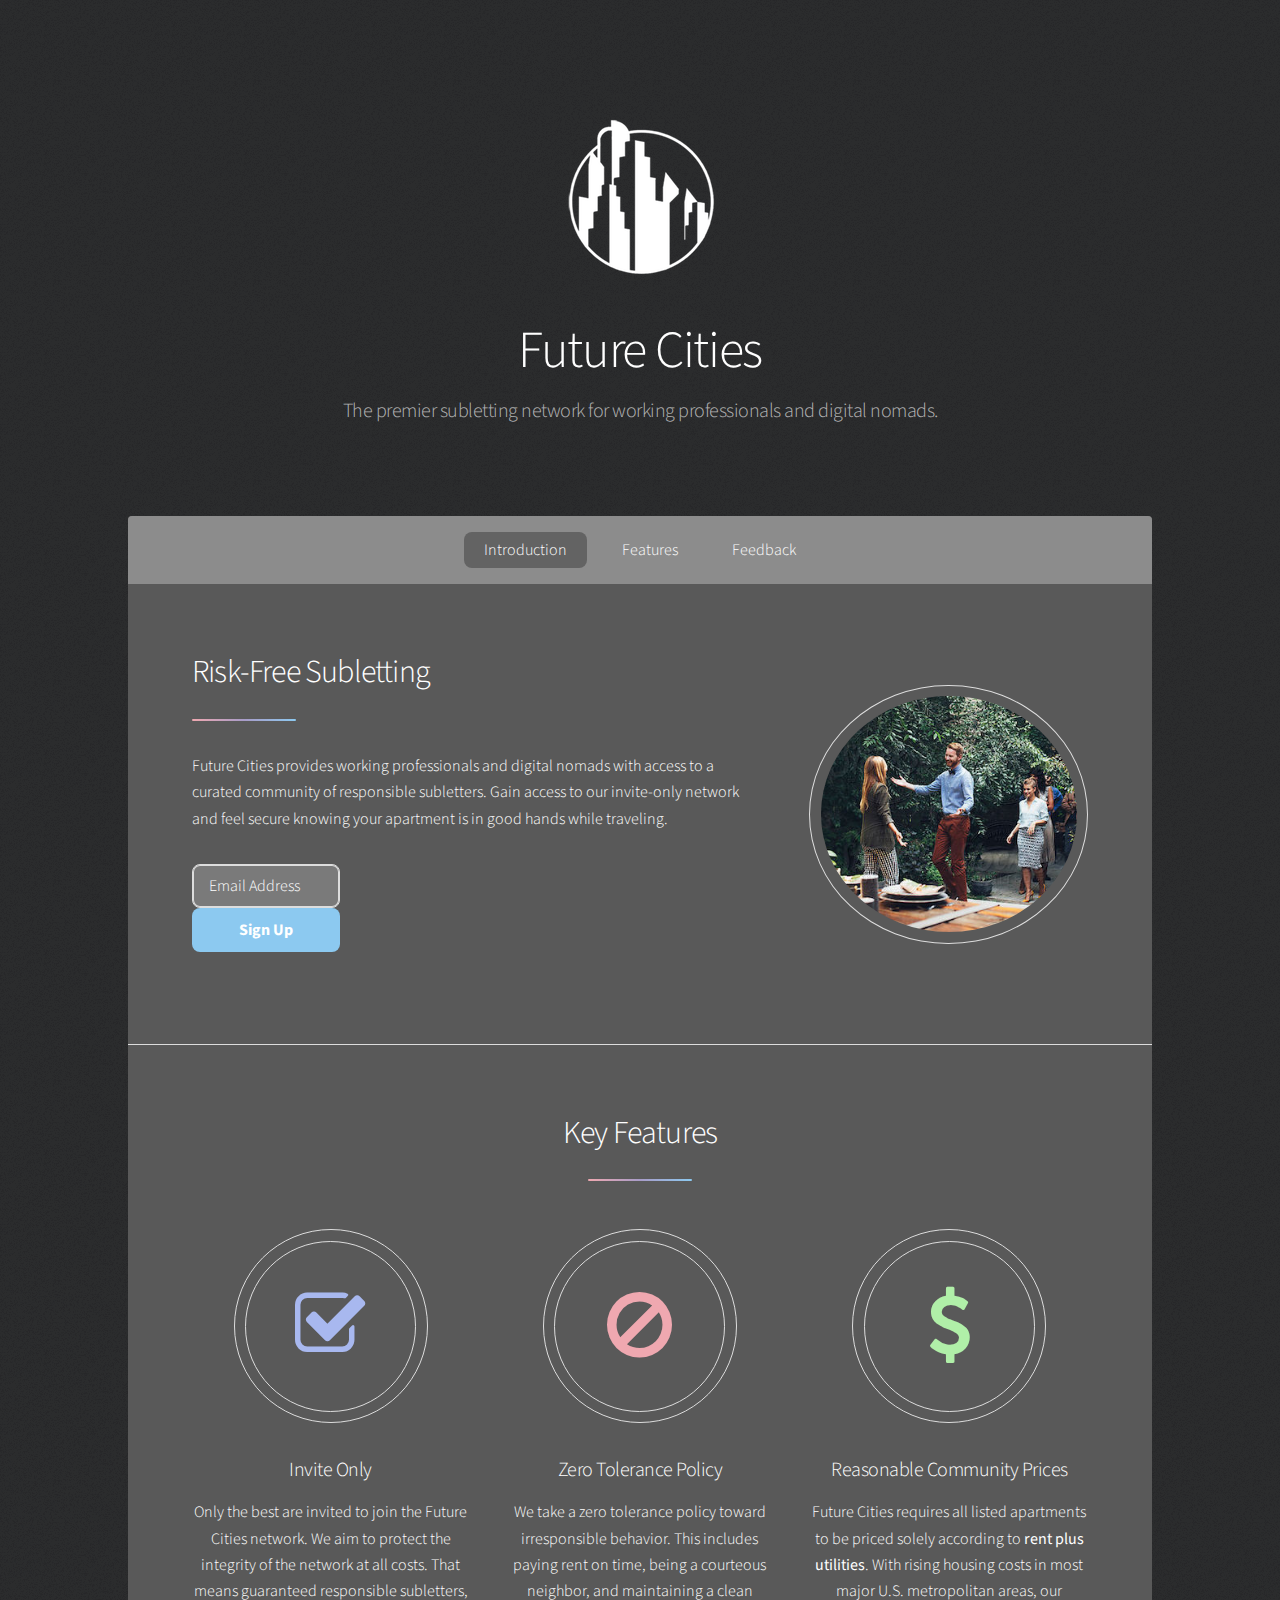
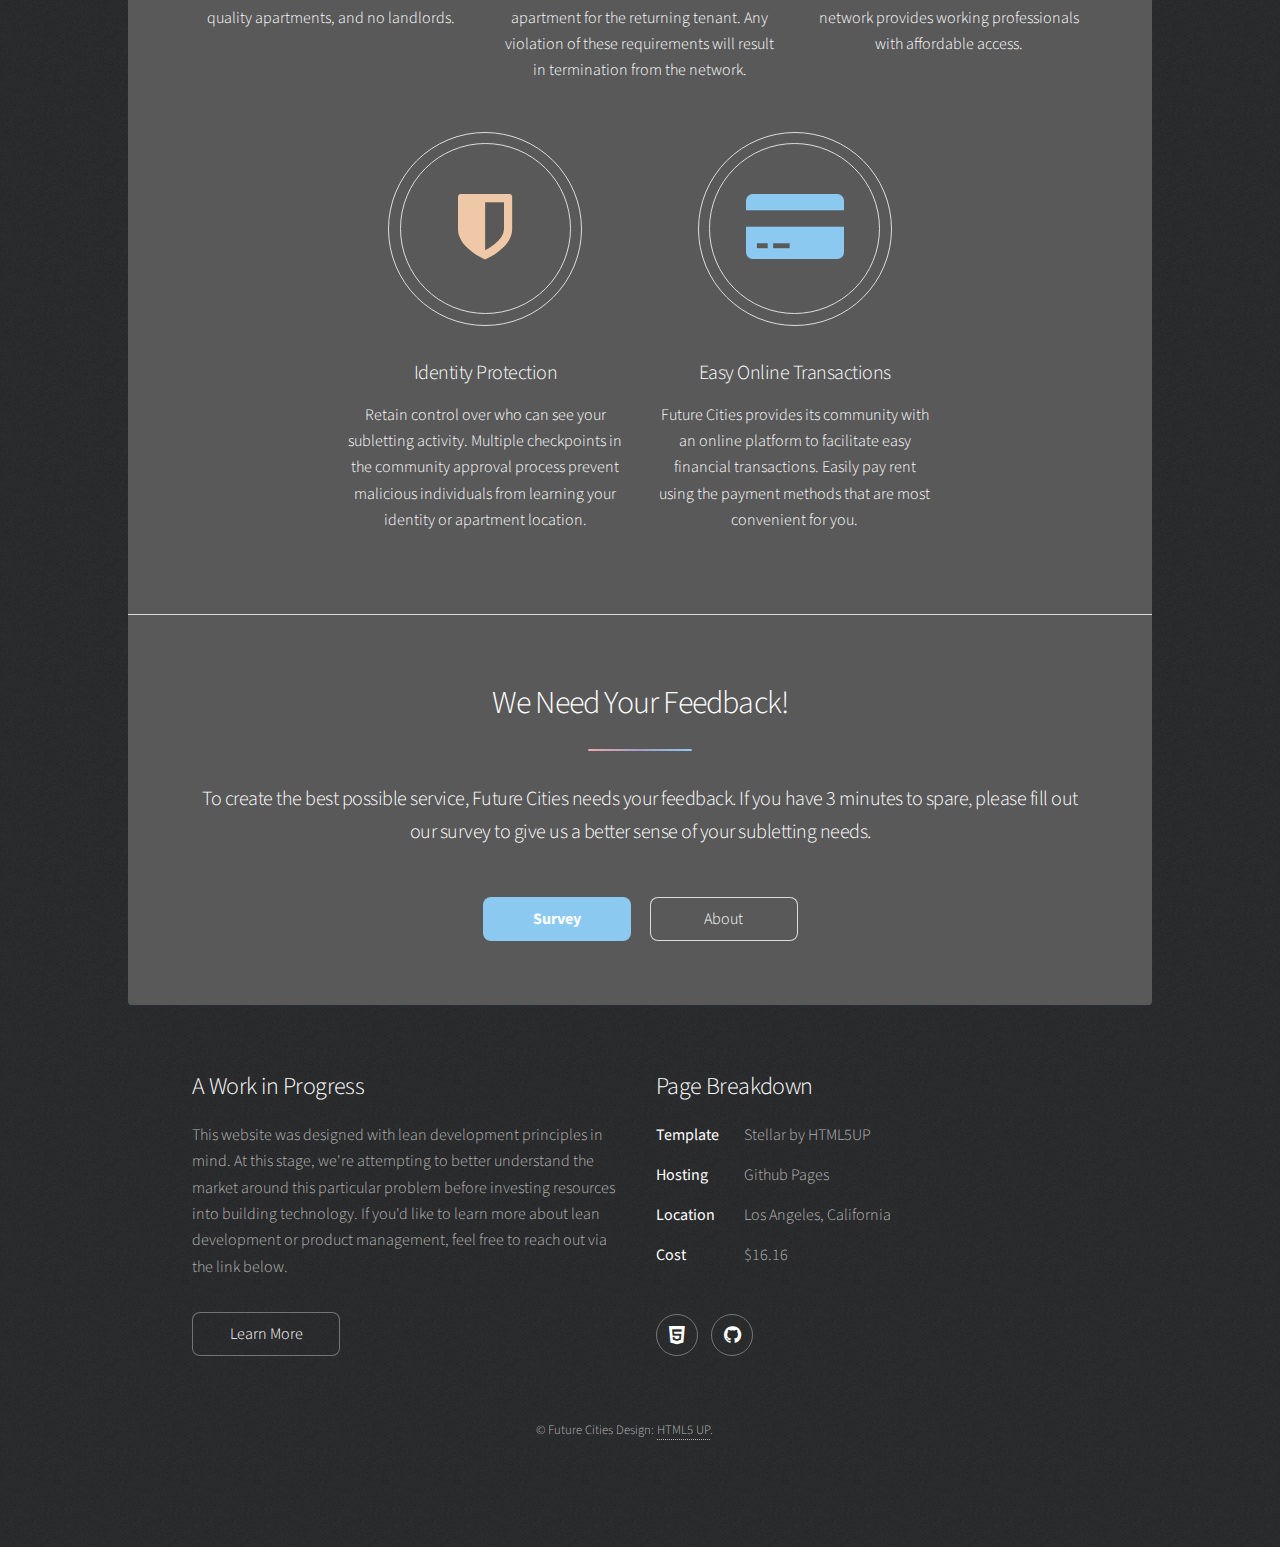
==== index.html @ 6d6c7a8c "asdasd" ====
<!DOCTYPE HTML>
<!--
	Stellar by HTML5 UP
	html5up.net | @ajlkn
	Free for personal and commercial use under the CCA 3.0 license (html5up.net/license)
-->
<html>
	<head>
		<title>Future Cities | The Premier Subletting Network</title>
		<meta charset="utf-8" />
		<link rel="shortcut icon" href="/favicon.ico" type="image/x-icon">
		<link rel="icon" href="/favicon-32x32.png" type="image/png" sizes="32x32">
		<link rel="icon" href="/favicon-16x16.png" type="image/png" sizes="16x16">
		<meta name="viewport" content="width=device-width, initial-scale=1" />
		<meta name="description" content="Future Cities is an invite-only subletting community faciliating amazing long-term housing experiences.">
		<!--[if lte IE 8]><script src="assets/js/ie/html5shiv.js"></script><![endif]-->
		<link rel="stylesheet" href="assets/css/main.css" />
		<!--[if lte IE 9]><link rel="stylesheet" href="assets/css/ie9.css" /><![endif]-->
		<!--[if lte IE 8]><link rel="stylesheet" href="assets/css/ie8.css" /><![endif]-->
		<script>
  			(function(i,s,o,g,r,a,m){i['GoogleAnalyticsObject']=r;i[r]=i[r]||function(){
  			(i[r].q=i[r].q||[]).push(arguments)},i[r].l=1*new Date();a=s.createElement(o),
  			m=s.getElementsByTagName(o)[0];a.async=1;a.src=g;m.parentNode.insertBefore(a,m)
  			})(window,document,'script','https://www.google-analytics.com/analytics.js','ga');
 			ga('create', 'UA-46843167-5', 'auto');
  			ga('send', 'pageview');
		</script>
	</head>
	<body>

		<!-- Wrapper -->
			<div id="wrapper">

				<!-- Header -->
					<header id="header" class="alt">
						<span class="logo"><img src="images/icon.png" alt="" /></span>
						<h1>Future Cities</h1>
						<p>The premier subletting network for working professionals and digital nomads.<br />
					</p>
					</header>

				<!-- Nav -->
					<nav id="nav">
						<ul>
							<li><a href="#intro" class="active">Introduction</a></li>
							<li><a href="#first">Features</a></li>
							<li><a href="#cta">Feedback</a></li>
						</ul>
					</nav>

				<!-- Main -->
					<div id="main">

						<!-- Introduction -->
							<section id="intro" class="main">
								<div class="spotlight">
									<div class="content">
										<header class="major">
											<h2>Risk-Free Subletting</h2>
										</header>
										<p>Future Cities provides working professionals and digital nomads with access to a curated community of responsible subletters. Gain access to our invite-only network and feel secure knowing your apartment is in good hands while traveling.  </p>

										
<!-- Begin MailChimp Signup Form -->
<link href="//cdn-images.mailchimp.com/embedcode/slim-10_7.css" rel="stylesheet" type="text/css">
<style type="text/css">
	#mc_embed_signup{ clear:left; font:14px Helvetica,Arial,sans-serif; }
	/* Add your own MailChimp form style overrides in your site stylesheet or in this style block.
	   We recommend moving this block and the preceding CSS link to the HEAD of your HTML file. */
</style>
<div id="mc_embed_signup">
<form action="//futurecities.us14.list-manage.com/subscribe/post?u=070ab68b1a071ec665e6a93b8&amp;id=23f7f0b25e" method="post" id="mc-embedded-subscribe-form" name="mc-embedded-subscribe-form" class="validate signup-form" target="_blank" novalidate>
    <div id="mc_embed_signup_scroll">
	
	<input type="email" value="" name="EMAIL" class="button" id="mce-EMAIL" placeholder="Email Address" required>
    <!-- real people should not fill this in and expect good things - do not remove this or risk form bot signups-->
    <div style="position: absolute; left: -5000px;" aria-hidden="true"><input type="text" name="b_070ab68b1a071ec665e6a93b8_23f7f0b25e" tabindex="-1" value=""></div>
    <div class="clear"><input type="submit" value="Sign Up" name="subscribe" id="mc-embedded-subscribe" class="special button"></div>
    </div>
</form>
</div>

<!--End mc_embed_signup-->

										<!--

										<form id="signup-form" method="post" action="#">
											<input type="email" name="email" class="button" id="email" placeholder="Email Address"/>
											<input type="submit" class="button special" value="Sign Up" />
											<div style="position: absolute; left: -5000px;"><input type="text" name="xxxxx" value=""></div>
										</form>


										-->
										<!--
										<ul class="actions active active-locked">
											<li><a href="#first" class="button">Learn More</a></li>
										-->
										</ul>
									</div>
									<span class="image"><img src="images/pic01.jpg" alt="" /></span>
								</div>
							</section>

						<!-- First Section -->
							<section id="first" class="main special">
								<header class="major">
									<h2>Key Features</h2>
								</header>
								<ul class="features">
									<li>
										<span class="icon major style1 fa-check-square-o"></span>
										<h3>Invite Only</h3>
										<p>Only the best are invited to join the Future Cities network. We aim to protect the integrity of the network at all costs. That means guaranteed responsible subletters, quality apartments, and no landlords.</p>
									</li>
									<li>
										<span class="icon major style2 fa-ban"></span>
										<h3>Zero Tolerance Policy</h3>
										<p>We take a zero tolerance policy toward irresponsible behavior. This includes paying rent on time, being a courteous neighbor, and maintaining a clean apartment for the returning tenant. Any violation of these requirements will result in termination from the network.</p>
									</li>
									<li>
										<span class="icon major style3 fa-dollar"></span>
										<h3>Reasonable Community Prices</h3>
										<p>Future Cities requires all listed apartments to be priced solely according to <b>rent plus utilities</b>. With rising housing costs in most major U.S. metropolitan areas, our network provides working professionals with affordable access.</p>
				
									</li>
									<li>
										<span class="icon major style4 fa-shield"></span>
										<h3>Identity Protection</h3>
										<p>Retain control over who can see your subletting activity. Multiple checkpoints in the community approval process prevent malicious individuals from learning your identity or apartment location.</p>
									</li>
									<li>
										<span class="icon major style5 fa-credit-card-alt"></span>
										<h3>Easy Online Transactions</h3>
										<p>Future Cities provides its community with an online platform to facilitate easy financial transactions. Easily pay rent using the payment methods that are most convenient for you.</p>
									</li>
								</ul>
								<footer class="major">
								<!--
									<ul class="actions">
										<li><a href="generic.html" class="button">Learn More</a></li>
									</ul>
									!-->
								</footer>
							</section>

						

						<!-- Get Started -->
							<section id="cta" class="main special">
								<header class="major">
									<h2>We Need Your Feedback!</h2>
									<p>To create the best possible service, Future Cities needs your feedback. If you have 3 minutes to spare, please fill out our survey to give us a better sense of your subletting needs.</p>
								</header>
								<footer class="major">
									<ul class="actions">
										<li><a class="button special typeform-share button" href="https://gofuturecities.typeform.com/to/c02Xb1" data-mode="2" target="_blank">Survey</a>
<script>(function(){var qs,js,q,s,d=document,gi=d.getElementById,ce=d.createElement,gt=d.getElementsByTagName,id='typef_orm',b='https://s3-eu-west-1.amazonaws.com/share.typeform.com/';if(!gi.call(d,id)){js=ce.call(d,'script');js.id=id;js.src=b+'share.js';q=gt.call(d,'script')[0];q.parentNode.insertBefore(js,q)}id=id+'_';if(!gi.call(d,id)){qs=ce.call(d,'link');qs.rel='stylesheet';qs.id=id;qs.href=b+'main.css';s=gt.call(d,'head')[0];s.appendChild(qs,s)}})()</script>
</a></li>
										<li><a href="about.html" class="button">About</a></li>
									</ul>
								</footer>
							</section>

					</div>

				<!-- Footer -->
					<footer id="footer">
						<section>
							<h2>A Work in Progress</h2>
							<p>This website was designed with lean development principles in mind. At this stage, we're attempting to better understand the market around this particular problem before investing resources into building technology. If you'd like to learn more about lean development or product management, feel free to reach out via the link below.</p>
							<ul class="actions">
								<li><a href="http://www.linkedin.com/in/dalibran" class="button">Learn More</a></li>
							</ul>
						</section>
						<section>
							<h2>Page Breakdown</h2>
							<dl class="alt">
							<dt>Template</dt>
								<dd>Stellar by HTML5UP</dd>
							<dt>Hosting</dt>
								<dd>Github Pages</dd>
							<dt>Location</dt>
								<dd>Los Angeles, California</dd>
							<dt>Cost</dt>
								<dd>$16.16</dd>
							</dl>
							<ul class="icons">
								<li><a href="https://www.html5up.net" class="icon fa-html5 alt"><span class="label">HTML5UP</span></a></li>
								<li><a href="https://pages.github.com/" class="icon fa-github alt"><span class="label">Github Pages</span></a></li>
							</ul>
						</section>
						<p class="copyright">&copy; Future Cities Design: <a href="https://html5up.net">HTML5 UP</a>.</p>
					</footer>

			</div>

		<!-- Scripts -->
			<script src="assets/js/jquery.min.js"></script>
			<script src="assets/js/jquery.scrollex.min.js"></script>
			<script src="assets/js/jquery.scrolly.min.js"></script>
			<script src="assets/js/skel.min.js"></script>
			<script src="assets/js/util.js"></script>
			<!--[if lte IE 8]><script src="assets/js/ie/respond.min.js"></script><![endif]-->
			<script src="assets/js/main.js"></script>

			<!-- Go to www.addthis.com/dashboard to customize your tools --> 
			<script type="text/javascript" src="//s7.addthis.com/js/300/addthis_widget.js#pubid=ra-580d4ce726ad2038"></script> 
	</body>
</html>
---- assets/css/main.css ----
@import url(font-awesome.min.css);
@import "https://fonts.googleapis.com/css?family=Source+Sans+Pro:300,400";

/*
	Stellar by HTML5 UP
	html5up.net | @ajlkn
	Free for personal and commercial use under the CCA 3.0 license (html5up.net/license)
*/

/* Reset */

	html, body, div, span, applet, object, iframe, h1, h2, h3, h4, h5, h6, p, blockquote, pre, a, abbr, acronym, address, big, cite, code, del, dfn, em, img, ins, kbd, q, s, samp, small, strike, strong, sub, sup, tt, var, b, u, i, center, dl, dt, dd, ol, ul, li, fieldset, form, label, legend, table, caption, tbody, tfoot, thead, tr, th, td, article, aside, canvas, details, embed, figure, figcaption, footer, header, hgroup, menu, nav, output, ruby, section, summary, time, mark, audio, video {
		margin: 0;
		padding: 0;
		border: 0;
		font-size: 100%;
		font: inherit;
		vertical-align: baseline;
	}

	article, aside, details, figcaption, figure, footer, header, hgroup, menu, nav, section {
		display: block;
	}

	body {
		line-height: 1;
	}

	ol, ul {
		list-style: none;
	}

	blockquote, q {
		quotes: none;
	}

	blockquote:before, blockquote:after, q:before, q:after {
		content: '';
		content: none;
	}

	table {
		border-collapse: collapse;
		border-spacing: 0;
	}

	body {
		-webkit-text-size-adjust: none;
	}

/* Box Model */

	*, *:before, *:after {
		-moz-box-sizing: border-box;
		-webkit-box-sizing: border-box;
		box-sizing: border-box;
	}

/* Grid */

	.row {
		border-bottom: solid 1px transparent;
		-moz-box-sizing: border-box;
		-webkit-box-sizing: border-box;
		box-sizing: border-box;
	}

	.row > * {
		float: left;
		-moz-box-sizing: border-box;
		-webkit-box-sizing: border-box;
		box-sizing: border-box;
	}

	.row:after, .row:before {
		content: '';
		display: block;
		clear: both;
		height: 0;
	}

	.row.uniform > * > :first-child {
		margin-top: 0;
	}

	.row.uniform > * > :last-child {
		margin-bottom: 0;
	}

	.row.\30 \25 > * {
		padding: 0 0 0 0em;
	}

	.row.\30 \25 {
		margin: 0 0 -1px 0em;
	}

	.row.uniform.\30 \25 > * {
		padding: 0em 0 0 0em;
	}

	.row.uniform.\30 \25 {
		margin: 0em 0 -1px 0em;
	}

	.row > * {
		padding: 0 0 0 1.5em;
	}

	.row {
		margin: 0 0 -1px -1.5em;
	}

	.row.uniform > * {
		padding: 1.5em 0 0 1.5em;
	}

	.row.uniform {
		margin: -1.5em 0 -1px -1.5em;
	}

	.row.\32 00\25 > * {
		padding: 0 0 0 3em;
	}

	.row.\32 00\25 {
		margin: 0 0 -1px -3em;
	}

	.row.uniform.\32 00\25 > * {
		padding: 3em 0 0 3em;
	}

	.row.uniform.\32 00\25 {
		margin: -3em 0 -1px -3em;
	}

	.row.\31 50\25 > * {
		padding: 0 0 0 2.25em;
	}

	.row.\31 50\25 {
		margin: 0 0 -1px -2.25em;
	}

	.row.uniform.\31 50\25 > * {
		padding: 2.25em 0 0 2.25em;
	}

	.row.uniform.\31 50\25 {
		margin: -2.25em 0 -1px -2.25em;
	}

	.row.\35 0\25 > * {
		padding: 0 0 0 0.75em;
	}

	.row.\35 0\25 {
		margin: 0 0 -1px -0.75em;
	}

	.row.uniform.\35 0\25 > * {
		padding: 0.75em 0 0 0.75em;
	}

	.row.uniform.\35 0\25 {
		margin: -0.75em 0 -1px -0.75em;
	}

	.row.\32 5\25 > * {
		padding: 0 0 0 0.375em;
	}

	.row.\32 5\25 {
		margin: 0 0 -1px -0.375em;
	}

	.row.uniform.\32 5\25 > * {
		padding: 0.375em 0 0 0.375em;
	}

	.row.uniform.\32 5\25 {
		margin: -0.375em 0 -1px -0.375em;
	}

	.\31 2u, .\31 2u\24 {
		width: 100%;
		clear: none;
		margin-left: 0;
	}

	.\31 1u, .\31 1u\24 {
		width: 91.6666666667%;
		clear: none;
		margin-left: 0;
	}

	.\31 0u, .\31 0u\24 {
		width: 83.3333333333%;
		clear: none;
		margin-left: 0;
	}

	.\39 u, .\39 u\24 {
		width: 75%;
		clear: none;
		margin-left: 0;
	}

	.\38 u, .\38 u\24 {
		width: 66.6666666667%;
		clear: none;
		margin-left: 0;
	}

	.\37 u, .\37 u\24 {
		width: 58.3333333333%;
		clear: none;
		margin-left: 0;
	}

	.\36 u, .\36 u\24 {
		width: 50%;
		clear: none;
		margin-left: 0;
	}

	.\35 u, .\35 u\24 {
		width: 41.6666666667%;
		clear: none;
		margin-left: 0;
	}

	.\34 u, .\34 u\24 {
		width: 33.3333333333%;
		clear: none;
		margin-left: 0;
	}

	.\33 u, .\33 u\24 {
		width: 25%;
		clear: none;
		margin-left: 0;
	}

	.\32 u, .\32 u\24 {
		width: 16.6666666667%;
		clear: none;
		margin-left: 0;
	}

	.\31 u, .\31 u\24 {
		width: 8.3333333333%;
		clear: none;
		margin-left: 0;
	}

	.\31 2u\24 + *,
	.\31 1u\24 + *,
	.\31 0u\24 + *,
	.\39 u\24 + *,
	.\38 u\24 + *,
	.\37 u\24 + *,
	.\36 u\24 + *,
	.\35 u\24 + *,
	.\34 u\24 + *,
	.\33 u\24 + *,
	.\32 u\24 + *,
	.\31 u\24 + * {
		clear: left;
	}

	.\-11u {
		margin-left: 91.66667%;
	}

	.\-10u {
		margin-left: 83.33333%;
	}

	.\-9u {
		margin-left: 75%;
	}

	.\-8u {
		margin-left: 66.66667%;
	}

	.\-7u {
		margin-left: 58.33333%;
	}

	.\-6u {
		margin-left: 50%;
	}

	.\-5u {
		margin-left: 41.66667%;
	}

	.\-4u {
		margin-left: 33.33333%;
	}

	.\-3u {
		margin-left: 25%;
	}

	.\-2u {
		margin-left: 16.66667%;
	}

	.\-1u {
		margin-left: 8.33333%;
	}

	@media screen and (max-width: 1680px) {

		.row > * {
			padding: 0 0 0 1.5em;
		}

		.row {
			margin: 0 0 -1px -1.5em;
		}

		.row.uniform > * {
			padding: 1.5em 0 0 1.5em;
		}

		.row.uniform {
			margin: -1.5em 0 -1px -1.5em;
		}

		.row.\32 00\25 > * {
			padding: 0 0 0 3em;
		}

		.row.\32 00\25 {
			margin: 0 0 -1px -3em;
		}

		.row.uniform.\32 00\25 > * {
			padding: 3em 0 0 3em;
		}

		.row.uniform.\32 00\25 {
			margin: -3em 0 -1px -3em;
		}

		.row.\31 50\25 > * {
			padding: 0 0 0 2.25em;
		}

		.row.\31 50\25 {
			margin: 0 0 -1px -2.25em;
		}

		.row.uniform.\31 50\25 > * {
			padding: 2.25em 0 0 2.25em;
		}

		.row.uniform.\31 50\25 {
			margin: -2.25em 0 -1px -2.25em;
		}

		.row.\35 0\25 > * {
			padding: 0 0 0 0.75em;
		}

		.row.\35 0\25 {
			margin: 0 0 -1px -0.75em;
		}

		.row.uniform.\35 0\25 > * {
			padding: 0.75em 0 0 0.75em;
		}

		.row.uniform.\35 0\25 {
			margin: -0.75em 0 -1px -0.75em;
		}

		.row.\32 5\25 > * {
			padding: 0 0 0 0.375em;
		}

		.row.\32 5\25 {
			margin: 0 0 -1px -0.375em;
		}

		.row.uniform.\32 5\25 > * {
			padding: 0.375em 0 0 0.375em;
		}

		.row.uniform.\32 5\25 {
			margin: -0.375em 0 -1px -0.375em;
		}

		.\31 2u\28xlarge\29, .\31 2u\24\28xlarge\29 {
			width: 100%;
			clear: none;
			margin-left: 0;
		}

		.\31 1u\28xlarge\29, .\31 1u\24\28xlarge\29 {
			width: 91.6666666667%;
			clear: none;
			margin-left: 0;
		}

		.\31 0u\28xlarge\29, .\31 0u\24\28xlarge\29 {
			width: 83.3333333333%;
			clear: none;
			margin-left: 0;
		}

		.\39 u\28xlarge\29, .\39 u\24\28xlarge\29 {
			width: 75%;
			clear: none;
			margin-left: 0;
		}

		.\38 u\28xlarge\29, .\38 u\24\28xlarge\29 {
			width: 66.6666666667%;
			clear: none;
			margin-left: 0;
		}

		.\37 u\28xlarge\29, .\37 u\24\28xlarge\29 {
			width: 58.3333333333%;
			clear: none;
			margin-left: 0;
		}

		.\36 u\28xlarge\29, .\36 u\24\28xlarge\29 {
			width: 50%;
			clear: none;
			margin-left: 0;
		}

		.\35 u\28xlarge\29, .\35 u\24\28xlarge\29 {
			width: 41.6666666667%;
			clear: none;
			margin-left: 0;
		}

		.\34 u\28xlarge\29, .\34 u\24\28xlarge\29 {
			width: 33.3333333333%;
			clear: none;
			margin-left: 0;
		}

		.\33 u\28xlarge\29, .\33 u\24\28xlarge\29 {
			width: 25%;
			clear: none;
			margin-left: 0;
		}

		.\32 u\28xlarge\29, .\32 u\24\28xlarge\29 {
			width: 16.6666666667%;
			clear: none;
			margin-left: 0;
		}

		.\31 u\28xlarge\29, .\31 u\24\28xlarge\29 {
			width: 8.3333333333%;
			clear: none;
			margin-left: 0;
		}

		.\31 2u\24\28xlarge\29 + *,
		.\31 1u\24\28xlarge\29 + *,
		.\31 0u\24\28xlarge\29 + *,
		.\39 u\24\28xlarge\29 + *,
		.\38 u\24\28xlarge\29 + *,
		.\37 u\24\28xlarge\29 + *,
		.\36 u\24\28xlarge\29 + *,
		.\35 u\24\28xlarge\29 + *,
		.\34 u\24\28xlarge\29 + *,
		.\33 u\24\28xlarge\29 + *,
		.\32 u\24\28xlarge\29 + *,
		.\31 u\24\28xlarge\29 + * {
			clear: left;
		}

		.\-11u\28xlarge\29 {
			margin-left: 91.66667%;
		}

		.\-10u\28xlarge\29 {
			margin-left: 83.33333%;
		}

		.\-9u\28xlarge\29 {
			margin-left: 75%;
		}

		.\-8u\28xlarge\29 {
			margin-left: 66.66667%;
		}

		.\-7u\28xlarge\29 {
			margin-left: 58.33333%;
		}

		.\-6u\28xlarge\29 {
			margin-left: 50%;
		}

		.\-5u\28xlarge\29 {
			margin-left: 41.66667%;
		}

		.\-4u\28xlarge\29 {
			margin-left: 33.33333%;
		}

		.\-3u\28xlarge\29 {
			margin-left: 25%;
		}

		.\-2u\28xlarge\29 {
			margin-left: 16.66667%;
		}

		.\-1u\28xlarge\29 {
			margin-left: 8.33333%;
		}

	}

	@media screen and (max-width: 1280px) {

		.row > * {
			padding: 0 0 0 1.5em;
		}

		.row {
			margin: 0 0 -1px -1.5em;
		}

		.row.uniform > * {
			padding: 1.5em 0 0 1.5em;
		}

		.row.uniform {
			margin: -1.5em 0 -1px -1.5em;
		}

		.row.\32 00\25 > * {
			padding: 0 0 0 3em;
		}

		.row.\32 00\25 {
			margin: 0 0 -1px -3em;
		}

		.row.uniform.\32 00\25 > * {
			padding: 3em 0 0 3em;
		}

		.row.uniform.\32 00\25 {
			margin: -3em 0 -1px -3em;
		}

		.row.\31 50\25 > * {
			padding: 0 0 0 2.25em;
		}

		.row.\31 50\25 {
			margin: 0 0 -1px -2.25em;
		}

		.row.uniform.\31 50\25 > * {
			padding: 2.25em 0 0 2.25em;
		}

		.row.uniform.\31 50\25 {
			margin: -2.25em 0 -1px -2.25em;
		}

		.row.\35 0\25 > * {
			padding: 0 0 0 0.75em;
		}

		.row.\35 0\25 {
			margin: 0 0 -1px -0.75em;
		}

		.row.uniform.\35 0\25 > * {
			padding: 0.75em 0 0 0.75em;
		}

		.row.uniform.\35 0\25 {
			margin: -0.75em 0 -1px -0.75em;
		}

		.row.\32 5\25 > * {
			padding: 0 0 0 0.375em;
		}

		.row.\32 5\25 {
			margin: 0 0 -1px -0.375em;
		}

		.row.uniform.\32 5\25 > * {
			padding: 0.375em 0 0 0.375em;
		}

		.row.uniform.\32 5\25 {
			margin: -0.375em 0 -1px -0.375em;
		}

		.\31 2u\28large\29, .\31 2u\24\28large\29 {
			width: 100%;
			clear: none;
			margin-left: 0;
		}

		.\31 1u\28large\29, .\31 1u\24\28large\29 {
			width: 91.6666666667%;
			clear: none;
			margin-left: 0;
		}

		.\31 0u\28large\29, .\31 0u\24\28large\29 {
			width: 83.3333333333%;
			clear: none;
			margin-left: 0;
		}

		.\39 u\28large\29, .\39 u\24\28large\29 {
			width: 75%;
			clear: none;
			margin-left: 0;
		}

		.\38 u\28large\29, .\38 u\24\28large\29 {
			width: 66.6666666667%;
			clear: none;
			margin-left: 0;
		}

		.\37 u\28large\29, .\37 u\24\28large\29 {
			width: 58.3333333333%;
			clear: none;
			margin-left: 0;
		}

		.\36 u\28large\29, .\36 u\24\28large\29 {
			width: 50%;
			clear: none;
			margin-left: 0;
		}

		.\35 u\28large\29, .\35 u\24\28large\29 {
			width: 41.6666666667%;
			clear: none;
			margin-left: 0;
		}

		.\34 u\28large\29, .\34 u\24\28large\29 {
			width: 33.3333333333%;
			clear: none;
			margin-left: 0;
		}

		.\33 u\28large\29, .\33 u\24\28large\29 {
			width: 25%;
			clear: none;
			margin-left: 0;
		}

		.\32 u\28large\29, .\32 u\24\28large\29 {
			width: 16.6666666667%;
			clear: none;
			margin-left: 0;
		}

		.\31 u\28large\29, .\31 u\24\28large\29 {
			width: 8.3333333333%;
			clear: none;
			margin-left: 0;
		}

		.\31 2u\24\28large\29 + *,
		.\31 1u\24\28large\29 + *,
		.\31 0u\24\28large\29 + *,
		.\39 u\24\28large\29 + *,
		.\38 u\24\28large\29 + *,
		.\37 u\24\28large\29 + *,
		.\36 u\24\28large\29 + *,
		.\35 u\24\28large\29 + *,
		.\34 u\24\28large\29 + *,
		.\33 u\24\28large\29 + *,
		.\32 u\24\28large\29 + *,
		.\31 u\24\28large\29 + * {
			clear: left;
		}

		.\-11u\28large\29 {
			margin-left: 91.66667%;
		}

		.\-10u\28large\29 {
			margin-left: 83.33333%;
		}

		.\-9u\28large\29 {
			margin-left: 75%;
		}

		.\-8u\28large\29 {
			margin-left: 66.66667%;
		}

		.\-7u\28large\29 {
			margin-left: 58.33333%;
		}

		.\-6u\28large\29 {
			margin-left: 50%;
		}

		.\-5u\28large\29 {
			margin-left: 41.66667%;
		}

		.\-4u\28large\29 {
			margin-left: 33.33333%;
		}

		.\-3u\28large\29 {
			margin-left: 25%;
		}

		.\-2u\28large\29 {
			margin-left: 16.66667%;
		}

		.\-1u\28large\29 {
			margin-left: 8.33333%;
		}

	}

	@media screen and (max-width: 980px) {

		.row > * {
			padding: 0 0 0 1.5em;
		}

		.row {
			margin: 0 0 -1px -1.5em;
		}

		.row.uniform > * {
			padding: 1.5em 0 0 1.5em;
		}

		.row.uniform {
			margin: -1.5em 0 -1px -1.5em;
		}

		.row.\32 00\25 > * {
			padding: 0 0 0 3em;
		}

		.row.\32 00\25 {
			margin: 0 0 -1px -3em;
		}

		.row.uniform.\32 00\25 > * {
			padding: 3em 0 0 3em;
		}

		.row.uniform.\32 00\25 {
			margin: -3em 0 -1px -3em;
		}

		.row.\31 50\25 > * {
			padding: 0 0 0 2.25em;
		}

		.row.\31 50\25 {
			margin: 0 0 -1px -2.25em;
		}

		.row.uniform.\31 50\25 > * {
			padding: 2.25em 0 0 2.25em;
		}

		.row.uniform.\31 50\25 {
			margin: -2.25em 0 -1px -2.25em;
		}

		.row.\35 0\25 > * {
			padding: 0 0 0 0.75em;
		}

		.row.\35 0\25 {
			margin: 0 0 -1px -0.75em;
		}

		.row.uniform.\35 0\25 > * {
			padding: 0.75em 0 0 0.75em;
		}

		.row.uniform.\35 0\25 {
			margin: -0.75em 0 -1px -0.75em;
		}

		.row.\32 5\25 > * {
			padding: 0 0 0 0.375em;
		}

		.row.\32 5\25 {
			margin: 0 0 -1px -0.375em;
		}

		.row.uniform.\32 5\25 > * {
			padding: 0.375em 0 0 0.375em;
		}

		.row.uniform.\32 5\25 {
			margin: -0.375em 0 -1px -0.375em;
		}

		.\31 2u\28medium\29, .\31 2u\24\28medium\29 {
			width: 100%;
			clear: none;
			margin-left: 0;
		}

		.\31 1u\28medium\29, .\31 1u\24\28medium\29 {
			width: 91.6666666667%;
			clear: none;
			margin-left: 0;
		}

		.\31 0u\28medium\29, .\31 0u\24\28medium\29 {
			width: 83.3333333333%;
			clear: none;
			margin-left: 0;
		}

		.\39 u\28medium\29, .\39 u\24\28medium\29 {
			width: 75%;
			clear: none;
			margin-left: 0;
		}

		.\38 u\28medium\29, .\38 u\24\28medium\29 {
			width: 66.6666666667%;
			clear: none;
			margin-left: 0;
		}

		.\37 u\28medium\29, .\37 u\24\28medium\29 {
			width: 58.3333333333%;
			clear: none;
			margin-left: 0;
		}

		.\36 u\28medium\29, .\36 u\24\28medium\29 {
			width: 50%;
			clear: none;
			margin-left: 0;
		}

		.\35 u\28medium\29, .\35 u\24\28medium\29 {
			width: 41.6666666667%;
			clear: none;
			margin-left: 0;
		}

		.\34 u\28medium\29, .\34 u\24\28medium\29 {
			width: 33.3333333333%;
			clear: none;
			margin-left: 0;
		}

		.\33 u\28medium\29, .\33 u\24\28medium\29 {
			width: 25%;
			clear: none;
			margin-left: 0;
		}

		.\32 u\28medium\29, .\32 u\24\28medium\29 {
			width: 16.6666666667%;
			clear: none;
			margin-left: 0;
		}

		.\31 u\28medium\29, .\31 u\24\28medium\29 {
			width: 8.3333333333%;
			clear: none;
			margin-left: 0;
		}

		.\31 2u\24\28medium\29 + *,
		.\31 1u\24\28medium\29 + *,
		.\31 0u\24\28medium\29 + *,
		.\39 u\24\28medium\29 + *,
		.\38 u\24\28medium\29 + *,
		.\37 u\24\28medium\29 + *,
		.\36 u\24\28medium\29 + *,
		.\35 u\24\28medium\29 + *,
		.\34 u\24\28medium\29 + *,
		.\33 u\24\28medium\29 + *,
		.\32 u\24\28medium\29 + *,
		.\31 u\24\28medium\29 + * {
			clear: left;
		}

		.\-11u\28medium\29 {
			margin-left: 91.66667%;
		}

		.\-10u\28medium\29 {
			margin-left: 83.33333%;
		}

		.\-9u\28medium\29 {
			margin-left: 75%;
		}

		.\-8u\28medium\29 {
			margin-left: 66.66667%;
		}

		.\-7u\28medium\29 {
			margin-left: 58.33333%;
		}

		.\-6u\28medium\29 {
			margin-left: 50%;
		}

		.\-5u\28medium\29 {
			margin-left: 41.66667%;
		}

		.\-4u\28medium\29 {
			margin-left: 33.33333%;
		}

		.\-3u\28medium\29 {
			margin-left: 25%;
		}

		.\-2u\28medium\29 {
			margin-left: 16.66667%;
		}

		.\-1u\28medium\29 {
			margin-left: 8.33333%;
		}

	}

	@media screen and (max-width: 736px) {

		.row > * {
			padding: 0 0 0 1em;
		}

		.row {
			margin: 0 0 -1px -1em;
		}

		.row.uniform > * {
			padding: 1em 0 0 1em;
		}

		.row.uniform {
			margin: -1em 0 -1px -1em;
		}

		.row.\32 00\25 > * {
			padding: 0 0 0 2em;
		}

		.row.\32 00\25 {
			margin: 0 0 -1px -2em;
		}

		.row.uniform.\32 00\25 > * {
			padding: 2em 0 0 2em;
		}

		.row.uniform.\32 00\25 {
			margin: -2em 0 -1px -2em;
		}

		.row.\31 50\25 > * {
			padding: 0 0 0 1.5em;
		}

		.row.\31 50\25 {
			margin: 0 0 -1px -1.5em;
		}

		.row.uniform.\31 50\25 > * {
			padding: 1.5em 0 0 1.5em;
		}

		.row.uniform.\31 50\25 {
			margin: -1.5em 0 -1px -1.5em;
		}

		.row.\35 0\25 > * {
			padding: 0 0 0 0.5em;
		}

		.row.\35 0\25 {
			margin: 0 0 -1px -0.5em;
		}

		.row.uniform.\35 0\25 > * {
			padding: 0.5em 0 0 0.5em;
		}

		.row.uniform.\35 0\25 {
			margin: -0.5em 0 -1px -0.5em;
		}

		.row.\32 5\25 > * {
			padding: 0 0 0 0.25em;
		}

		.row.\32 5\25 {
			margin: 0 0 -1px -0.25em;
		}

		.row.uniform.\32 5\25 > * {
			padding: 0.25em 0 0 0.25em;
		}

		.row.uniform.\32 5\25 {
			margin: -0.25em 0 -1px -0.25em;
		}

		.\31 2u\28small\29, .\31 2u\24\28small\29 {
			width: 100%;
			clear: none;
			margin-left: 0;
		}

		.\31 1u\28small\29, .\31 1u\24\28small\29 {
			width: 91.6666666667%;
			clear: none;
			margin-left: 0;
		}

		.\31 0u\28small\29, .\31 0u\24\28small\29 {
			width: 83.3333333333%;
			clear: none;
			margin-left: 0;
		}

		.\39 u\28small\29, .\39 u\24\28small\29 {
			width: 75%;
			clear: none;
			margin-left: 0;
		}

		.\38 u\28small\29, .\38 u\24\28small\29 {
			width: 66.6666666667%;
			clear: none;
			margin-left: 0;
		}

		.\37 u\28small\29, .\37 u\24\28small\29 {
			width: 58.3333333333%;
			clear: none;
			margin-left: 0;
		}

		.\36 u\28small\29, .\36 u\24\28small\29 {
			width: 50%;
			clear: none;
			margin-left: 0;
		}

		.\35 u\28small\29, .\35 u\24\28small\29 {
			width: 41.6666666667%;
			clear: none;
			margin-left: 0;
		}

		.\34 u\28small\29, .\34 u\24\28small\29 {
			width: 33.3333333333%;
			clear: none;
			margin-left: 0;
		}

		.\33 u\28small\29, .\33 u\24\28small\29 {
			width: 25%;
			clear: none;
			margin-left: 0;
		}

		.\32 u\28small\29, .\32 u\24\28small\29 {
			width: 16.6666666667%;
			clear: none;
			margin-left: 0;
		}

		.\31 u\28small\29, .\31 u\24\28small\29 {
			width: 8.3333333333%;
			clear: none;
			margin-left: 0;
		}

		.\31 2u\24\28small\29 + *,
		.\31 1u\24\28small\29 + *,
		.\31 0u\24\28small\29 + *,
		.\39 u\24\28small\29 + *,
		.\38 u\24\28small\29 + *,
		.\37 u\24\28small\29 + *,
		.\36 u\24\28small\29 + *,
		.\35 u\24\28small\29 + *,
		.\34 u\24\28small\29 + *,
		.\33 u\24\28small\29 + *,
		.\32 u\24\28small\29 + *,
		.\31 u\24\28small\29 + * {
			clear: left;
		}

		.\-11u\28small\29 {
			margin-left: 91.66667%;
		}

		.\-10u\28small\29 {
			margin-left: 83.33333%;
		}

		.\-9u\28small\29 {
			margin-left: 75%;
		}

		.\-8u\28small\29 {
			margin-left: 66.66667%;
		}

		.\-7u\28small\29 {
			margin-left: 58.33333%;
		}

		.\-6u\28small\29 {
			margin-left: 50%;
		}

		.\-5u\28small\29 {
			margin-left: 41.66667%;
		}

		.\-4u\28small\29 {
			margin-left: 33.33333%;
		}

		.\-3u\28small\29 {
			margin-left: 25%;
		}

		.\-2u\28small\29 {
			margin-left: 16.66667%;
		}

		.\-1u\28small\29 {
			margin-left: 8.33333%;
		}

	}

	@media screen and (max-width: 480px) {

		.row > * {
			padding: 0 0 0 1em;
		}

		.row {
			margin: 0 0 -1px -1em;
		}

		.row.uniform > * {
			padding: 1em 0 0 1em;
		}

		.row.uniform {
			margin: -1em 0 -1px -1em;
		}

		.row.\32 00\25 > * {
			padding: 0 0 0 2em;
		}

		.row.\32 00\25 {
			margin: 0 0 -1px -2em;
		}

		.row.uniform.\32 00\25 > * {
			padding: 2em 0 0 2em;
		}

		.row.uniform.\32 00\25 {
			margin: -2em 0 -1px -2em;
		}

		.row.\31 50\25 > * {
			padding: 0 0 0 1.5em;
		}

		.row.\31 50\25 {
			margin: 0 0 -1px -1.5em;
		}

		.row.uniform.\31 50\25 > * {
			padding: 1.5em 0 0 1.5em;
		}

		.row.uniform.\31 50\25 {
			margin: -1.5em 0 -1px -1.5em;
		}

		.row.\35 0\25 > * {
			padding: 0 0 0 0.5em;
		}

		.row.\35 0\25 {
			margin: 0 0 -1px -0.5em;
		}

		.row.uniform.\35 0\25 > * {
			padding: 0.5em 0 0 0.5em;
		}

		.row.uniform.\35 0\25 {
			margin: -0.5em 0 -1px -0.5em;
		}

		.row.\32 5\25 > * {
			padding: 0 0 0 0.25em;
		}

		.row.\32 5\25 {
			margin: 0 0 -1px -0.25em;
		}

		.row.uniform.\32 5\25 > * {
			padding: 0.25em 0 0 0.25em;
		}

		.row.uniform.\32 5\25 {
			margin: -0.25em 0 -1px -0.25em;
		}

		.\31 2u\28xsmall\29, .\31 2u\24\28xsmall\29 {
			width: 100%;
			clear: none;
			margin-left: 0;
		}

		.\31 1u\28xsmall\29, .\31 1u\24\28xsmall\29 {
			width: 91.6666666667%;
			clear: none;
			margin-left: 0;
		}

		.\31 0u\28xsmall\29, .\31 0u\24\28xsmall\29 {
			width: 83.3333333333%;
			clear: none;
			margin-left: 0;
		}

		.\39 u\28xsmall\29, .\39 u\24\28xsmall\29 {
			width: 75%;
			clear: none;
			margin-left: 0;
		}

		.\38 u\28xsmall\29, .\38 u\24\28xsmall\29 {
			width: 66.6666666667%;
			clear: none;
			margin-left: 0;
		}

		.\37 u\28xsmall\29, .\37 u\24\28xsmall\29 {
			width: 58.3333333333%;
			clear: none;
			margin-left: 0;
		}

		.\36 u\28xsmall\29, .\36 u\24\28xsmall\29 {
			width: 50%;
			clear: none;
			margin-left: 0;
		}

		.\35 u\28xsmall\29, .\35 u\24\28xsmall\29 {
			width: 41.6666666667%;
			clear: none;
			margin-left: 0;
		}

		.\34 u\28xsmall\29, .\34 u\24\28xsmall\29 {
			width: 33.3333333333%;
			clear: none;
			margin-left: 0;
		}

		.\33 u\28xsmall\29, .\33 u\24\28xsmall\29 {
			width: 25%;
			clear: none;
			margin-left: 0;
		}

		.\32 u\28xsmall\29, .\32 u\24\28xsmall\29 {
			width: 16.6666666667%;
			clear: none;
			margin-left: 0;
		}

		.\31 u\28xsmall\29, .\31 u\24\28xsmall\29 {
			width: 8.3333333333%;
			clear: none;
			margin-left: 0;
		}

		.\31 2u\24\28xsmall\29 + *,
		.\31 1u\24\28xsmall\29 + *,
		.\31 0u\24\28xsmall\29 + *,
		.\39 u\24\28xsmall\29 + *,
		.\38 u\24\28xsmall\29 + *,
		.\37 u\24\28xsmall\29 + *,
		.\36 u\24\28xsmall\29 + *,
		.\35 u\24\28xsmall\29 + *,
		.\34 u\24\28xsmall\29 + *,
		.\33 u\24\28xsmall\29 + *,
		.\32 u\24\28xsmall\29 + *,
		.\31 u\24\28xsmall\29 + * {
			clear: left;
		}

		.\-11u\28xsmall\29 {
			margin-left: 91.66667%;
		}

		.\-10u\28xsmall\29 {
			margin-left: 83.33333%;
		}

		.\-9u\28xsmall\29 {
			margin-left: 75%;
		}

		.\-8u\28xsmall\29 {
			margin-left: 66.66667%;
		}

		.\-7u\28xsmall\29 {
			margin-left: 58.33333%;
		}

		.\-6u\28xsmall\29 {
			margin-left: 50%;
		}

		.\-5u\28xsmall\29 {
			margin-left: 41.66667%;
		}

		.\-4u\28xsmall\29 {
			margin-left: 33.33333%;
		}

		.\-3u\28xsmall\29 {
			margin-left: 25%;
		}

		.\-2u\28xsmall\29 {
			margin-left: 16.66667%;
		}

		.\-1u\28xsmall\29 {
			margin-left: 8.33333%;
		}

	}

	@media screen and (max-width: 360px) {

		.row > * {
			padding: 0 0 0 1em;
		}

		.row {
			margin: 0 0 -1px -1em;
		}

		.row.uniform > * {
			padding: 1em 0 0 1em;
		}

		.row.uniform {
			margin: -1em 0 -1px -1em;
		}

		.row.\32 00\25 > * {
			padding: 0 0 0 2em;
		}

		.row.\32 00\25 {
			margin: 0 0 -1px -2em;
		}

		.row.uniform.\32 00\25 > * {
			padding: 2em 0 0 2em;
		}

		.row.uniform.\32 00\25 {
			margin: -2em 0 -1px -2em;
		}

		.row.\31 50\25 > * {
			padding: 0 0 0 1.5em;
		}

		.row.\31 50\25 {
			margin: 0 0 -1px -1.5em;
		}

		.row.uniform.\31 50\25 > * {
			padding: 1.5em 0 0 1.5em;
		}

		.row.uniform.\31 50\25 {
			margin: -1.5em 0 -1px -1.5em;
		}

		.row.\35 0\25 > * {
			padding: 0 0 0 0.5em;
		}

		.row.\35 0\25 {
			margin: 0 0 -1px -0.5em;
		}

		.row.uniform.\35 0\25 > * {
			padding: 0.5em 0 0 0.5em;
		}

		.row.uniform.\35 0\25 {
			margin: -0.5em 0 -1px -0.5em;
		}

		.row.\32 5\25 > * {
			padding: 0 0 0 0.25em;
		}

		.row.\32 5\25 {
			margin: 0 0 -1px -0.25em;
		}

		.row.uniform.\32 5\25 > * {
			padding: 0.25em 0 0 0.25em;
		}

		.row.uniform.\32 5\25 {
			margin: -0.25em 0 -1px -0.25em;
		}

		.\31 2u\28xxsmall\29, .\31 2u\24\28xxsmall\29 {
			width: 100%;
			clear: none;
			margin-left: 0;
		}

		.\31 1u\28xxsmall\29, .\31 1u\24\28xxsmall\29 {
			width: 91.6666666667%;
			clear: none;
			margin-left: 0;
		}

		.\31 0u\28xxsmall\29, .\31 0u\24\28xxsmall\29 {
			width: 83.3333333333%;
			clear: none;
			margin-left: 0;
		}

		.\39 u\28xxsmall\29, .\39 u\24\28xxsmall\29 {
			width: 75%;
			clear: none;
			margin-left: 0;
		}

		.\38 u\28xxsmall\29, .\38 u\24\28xxsmall\29 {
			width: 66.6666666667%;
			clear: none;
			margin-left: 0;
		}

		.\37 u\28xxsmall\29, .\37 u\24\28xxsmall\29 {
			width: 58.3333333333%;
			clear: none;
			margin-left: 0;
		}

		.\36 u\28xxsmall\29, .\36 u\24\28xxsmall\29 {
			width: 50%;
			clear: none;
			margin-left: 0;
		}

		.\35 u\28xxsmall\29, .\35 u\24\28xxsmall\29 {
			width: 41.6666666667%;
			clear: none;
			margin-left: 0;
		}

		.\34 u\28xxsmall\29, .\34 u\24\28xxsmall\29 {
			width: 33.3333333333%;
			clear: none;
			margin-left: 0;
		}

		.\33 u\28xxsmall\29, .\33 u\24\28xxsmall\29 {
			width: 25%;
			clear: none;
			margin-left: 0;
		}

		.\32 u\28xxsmall\29, .\32 u\24\28xxsmall\29 {
			width: 16.6666666667%;
			clear: none;
			margin-left: 0;
		}

		.\31 u\28xxsmall\29, .\31 u\24\28xxsmall\29 {
			width: 8.3333333333%;
			clear: none;
			margin-left: 0;
		}

		.\31 2u\24\28xxsmall\29 + *,
		.\31 1u\24\28xxsmall\29 + *,
		.\31 0u\24\28xxsmall\29 + *,
		.\39 u\24\28xxsmall\29 + *,
		.\38 u\24\28xxsmall\29 + *,
		.\37 u\24\28xxsmall\29 + *,
		.\36 u\24\28xxsmall\29 + *,
		.\35 u\24\28xxsmall\29 + *,
		.\34 u\24\28xxsmall\29 + *,
		.\33 u\24\28xxsmall\29 + *,
		.\32 u\24\28xxsmall\29 + *,
		.\31 u\24\28xxsmall\29 + * {
			clear: left;
		}

		.\-11u\28xxsmall\29 {
			margin-left: 91.66667%;
		}

		.\-10u\28xxsmall\29 {
			margin-left: 83.33333%;
		}

		.\-9u\28xxsmall\29 {
			margin-left: 75%;
		}

		.\-8u\28xxsmall\29 {
			margin-left: 66.66667%;
		}

		.\-7u\28xxsmall\29 {
			margin-left: 58.33333%;
		}

		.\-6u\28xxsmall\29 {
			margin-left: 50%;
		}

		.\-5u\28xxsmall\29 {
			margin-left: 41.66667%;
		}

		.\-4u\28xxsmall\29 {
			margin-left: 33.33333%;
		}

		.\-3u\28xxsmall\29 {
			margin-left: 25%;
		}

		.\-2u\28xxsmall\29 {
			margin-left: 16.66667%;
		}

		.\-1u\28xxsmall\29 {
			margin-left: 8.33333%;
		}

	}

/* Basic */

	@-ms-viewport {
		width: device-width;
	}

	body {
		-ms-overflow-style: scrollbar;
	}

	@media screen and (max-width: 480px) {

		html, body {
			min-width: 320px;
		}

	}

	body {
		background-color: #262626;
		background-image: url("images/overlay.png"), -moz-linear-gradient(45deg, #262626 15%, #262626 85%);
		background-image: url("images/overlay.png"), -webkit-linear-gradient(45deg, #e37682 15%, #5f4d93 85%);
		background-image: url("images/overlay.png"), -ms-linear-gradient(45deg, #e37682 15%, #5f4d93 85%);
		background-image: url("images/overlay.png"), linear-gradient(45deg, #262626 15%, #262626 85%);
	}

		body.is-loading *, body.is-loading *:before, body.is-loading *:after {
			-moz-animation: none !important;
			-webkit-animation: none !important;
			-ms-animation: none !important;
			animation: none !important;
			-moz-transition: none !important;
			-webkit-transition: none !important;
			-ms-transition: none !important;
			transition: none !important;
		}

/* Signup Form */

	#signup-form {
		display: -moz-flex;
		display: -webkit-flex;
		display: -ms-flex;
		display: flex;
		position: relative;
	}


		#signup-form input[type="text"],
		#signup-form input[type="password"],
		#signup-form input[type="email"] {
			width: 70%;
		}

		#signup-form > * {
			margin: 0 0 0 1em;
		}

		#signup-form > :first-child {
			margin: 0 0 0 0;
		}

		@media screen and (max-width: 480px) {

			#signup-form {
				-moz-flex-direction: row;
				-webkit-flex-direction: row;
				-ms-flex-direction: row;
				flex-direction: row;
			}

				#signup-form input[type="type"],
				#signup-form input[type="password"],
				#signup-form input[type="email"] {
					width: 70%;
				}

				

				#signup-form .message {
					bottom: -1.5em;
					font-size: 0.9em;
					height: 1em;
					left: 0;
					line-height: inherit;
					margin-top: 0;
					position: absolute;
				}

		}




/* Type */

	body {
		background-color: #262626;
		color: rgba(255, 255, 255, 0.65);
	}

	body, input, select, textarea {
		font-family: "Source Sans Pro", Helvetica, sans-serif;
		font-size: 17pt;
		font-weight: 300;
		line-height: 1.65;
	}

		@media screen and (max-width: 1680px) {

			body, input, select, textarea {
				font-size: 14pt;
			}

		}

		@media screen and (max-width: 1280px) {

			body, input, select, textarea {
				font-size: 12pt;
			}

		}

		@media screen and (max-width: 360px) {

			body, input, select, textarea {
				font-size: 11pt;
			}

		}

	a {
		-moz-transition: color 0.2s ease, border-bottom 0.2s ease;
		-webkit-transition: color 0.2s ease, border-bottom 0.2s ease;
		-ms-transition: color 0.2s ease, border-bottom 0.2s ease;
		transition: color 0.2s ease, border-bottom 0.2s ease;
		text-decoration: none;
		border-bottom: dotted 1px;
		color: inherit;
	}

		a:hover {
			border-bottom-color: transparent;
		}

	strong, b {
		font-weight: 400;
	}

	em, i {
		font-style: italic;
	}

	p {
		margin: 0 0 2em 0;
	}

		p.content {
			-moz-columns: 20em 2;
			-webkit-columns: 20em 2;
			-ms-columns: 20em 2;
			columns: 20em 2;
			-moz-column-gap: 2em;
			-webkit-column-gap: 2em;
			-ms-column-gap: 2em;
			column-gap: 2em;
			text-align: justify;
		}

	h1, h2, h3, h4, h5, h6 {
		font-weight: 300;
		line-height: 1.5;
		margin: 0 0 0.7em 0;
		letter-spacing: -0.025em;
	}

		h1 a, h2 a, h3 a, h4 a, h5 a, h6 a {
			color: inherit;
			text-decoration: none;
		}

	h1 {
		font-size: 2.5em;
		line-height: 1.2;
	}

	h2 {
		font-size: 1.5em;
	}

	h3 {
		font-size: 1.25em;
	}

	h4 {
		font-size: 1.1em;
	}

	h5 {
		font-size: 0.9em;
	}

	h6 {
		font-size: 0.7em;
	}

	@media screen and (max-width: 736px) {

		h1 {
			font-size: 2em;
		}

	}

	sub {
		font-size: 0.8em;
		position: relative;
		top: 0.5em;
	}

	sup {
		font-size: 0.8em;
		position: relative;
		top: -0.5em;
	}

	blockquote {
		border-left: solid 4px;
		font-style: italic;
		margin: 0 0 2em 0;
		padding: 0.5em 0 0.5em 2em;
	}

	code {
		border-radius: 8px;
		border: solid 1px;
		font-family: "Courier New", monospace;
		font-size: 0.9em;
		margin: 0 0.25em;
		padding: 0.25em 0.65em;
	}

	pre {
		-webkit-overflow-scrolling: touch;
		font-family: "Courier New", monospace;
		font-size: 0.9em;
		margin: 0 0 2em 0;
	}

		pre code {
			display: block;
			line-height: 1.75;
			padding: 1em 1.5em;
			overflow-x: auto;
		}

	hr {
		border: 0;
		border-bottom: solid 1px;
		margin: 2em 0;
	}

		hr.major {
			margin: 3em 0;
		}

	.align-left {
		text-align: left;
	}

	.align-center {
		text-align: center;
	}

	.align-right {
		text-align: right;
	}

	input, select, textarea {
		color: #595959;
	}

	a:hover {
		color: #ffffff;
	}

	strong, b {
		color: #ffffff;
	}

	h1, h2, h3, h4, h5, h6 {
		color: #ffffff;
	}

	blockquote {
		border-left-color: rgba(255, 255, 255, 0.35);
	}

	code {
		background: rgba(255, 255, 255, 0.075);
		border-color: rgba(255, 255, 255, 0.35);
	}

	hr {
		border-bottom-color: rgba(255, 255, 255, 0.35);
	}

/* Box */

	.box {
		border-radius: 8px;
		border: solid;
		margin-bottom: 2em;
		padding: 1.5em;
	}

		.box > :last-child,
		.box > :last-child > :last-child,
		.box > :last-child > :last-child > :last-child {
			margin-bottom: 0;
		}

		.box.alt {
			border: 0;
			border-radius: 0;
			padding: 0;
		}

	.box {
		border-color: rgba(255, 255, 255, 0.35);
	}

/* Button */

	input[type="submit"],
	input[type="reset"],
	input[type="button"],
	button,
	.button {
		-moz-appearance: none;
		-webkit-appearance: none;
		-ms-appearance: none;
		appearance: none;
		-moz-transition: background-color 0.2s ease-in-out, color 0.2s ease-in-out;
		-webkit-transition: background-color 0.2s ease-in-out, color 0.2s ease-in-out;
		-ms-transition: background-color 0.2s ease-in-out, color 0.2s ease-in-out;
		transition: background-color 0.2s ease-in-out, color 0.2s ease-in-out;
		border-radius: 8px;
		border: 0;
		cursor: pointer;
		display: inline-block;
		font-weight: 300;
		height: 2.75em;
		line-height: 2.75em;
		min-width: 9.25em;
		padding: 0 1.5em;
		text-align: center;
		text-decoration: none;
		white-space: nowrap;
	}

		input[type="submit"].icon,
		input[type="reset"].icon,
		input[type="button"].icon,
		button.icon,
		.button.icon {
			padding-left: 1.35em;
		}

			input[type="submit"].icon:before,
			input[type="reset"].icon:before,
			input[type="button"].icon:before,
			button.icon:before,
			.button.icon:before {
				margin-right: 0.5em;
			}

		input[type="submit"].fit,
		input[type="reset"].fit,
		input[type="button"].fit,
		button.fit,
		.button.fit {
			display: block;
			margin: 0 0 1em 0;
			width: 100%;
		}

		input[type="submit"].small,
		input[type="reset"].small,
		input[type="button"].small,
		button.small,
		.button.small {
			font-size: 0.8em;
		}

		input[type="submit"].big,
		input[type="reset"].big,
		input[type="button"].big,
		button.big,
		.button.big {
			font-size: 1.35em;
		}

		input[type="submit"].disabled, input[type="submit"]:disabled,
		input[type="reset"].disabled,
		input[type="reset"]:disabled,
		input[type="button"].disabled,
		input[type="button"]:disabled,
		button.disabled,
		button:disabled,
		.button.disabled,
		.button:disabled {
			-moz-pointer-events: none;
			-webkit-pointer-events: none;
			-ms-pointer-events: none;
			pointer-events: none;
			opacity: 0.25;
		}

		@media screen and (max-width: 736px) {

			input[type="submit"],
			input[type="reset"],
			input[type="button"],
			button,
			.button {
				min-width: 0;
			}

		}

	input[type="submit"],
	input[type="reset"],
	input[type="button"],
	button,
	.button {
		background-color: transparent;
		box-shadow: inset 0 0 0 1px rgba(255, 255, 255, 0.35);
		color: #ffffff !important;
	}

		input[type="submit"]:hover,
		input[type="reset"]:hover,
		input[type="button"]:hover,
		button:hover,
		.button:hover {
			background-color: rgba(255, 255, 255, 0.075);
		}

		input[type="submit"]:active,
		input[type="reset"]:active,
		input[type="button"]:active,
		button:active,
		.button:active {
			background-color: rgba(255, 255, 255, 0.2);
		}

		input[type="submit"].icon:before,
		input[type="reset"].icon:before,
		input[type="button"].icon:before,
		button.icon:before,
		.button.icon:before {
			color: rgba(255, 255, 255, 0.5);
		}

		input[type="submit"].special,
		input[type="reset"].special,
		input[type="button"].special,
		button.special,
		.button.special {
			background-color: #15699e;
			color: #ffffff !important;
			font-weight: bold;
			box-shadow: none;
		}

			input[type="submit"].special:hover,
			input[type="reset"].special:hover,
			input[type="button"].special:hover,
			button.special:hover,
			.button.special:hover {
				background-color: #15699e;
			}

			input[type="submit"].special:active,
			input[type="reset"].special:active,
			input[type="button"].special:active,
			button.special:active,
			.button.special:active {
				background-color: #15699e;
			}

			input[type="submit"].special.icon:before,
			input[type="reset"].special.icon:before,
			input[type="button"].special.icon:before,
			button.special.icon:before,
			.button.special.icon:before {
				color: #ffffff !important;
			}

/* Form */

	form {
		margin: 0 0 2em 0;
	}

	label {
		display: inline-flex;
		font-size: 0.9em;
		font-weight: 400;
		margin: 0 0 1em 0;
	}

	input[type="text"],
	input[type="password"],
	input[type="email"],
	select,
	textarea {
		-moz-appearance: none;
		-webkit-appearance: none;
		-ms-appearance: none;
		appearance: none;
		border-radius: 8px;
		border: solid 1px;
		color: white;
		display: inline-flex;
		outline: 0;
		padding: 0 1em;
		text-decoration: none;
		width: 10%;
	}

		input[type="text"]:invalid,
		input[type="password"]:invalid,
		input[type="email"]:invalid,
		select:invalid,
		textarea:invalid {
			box-shadow: none;
		}

	.select-wrapper {
		text-decoration: none;
		display: block;
		position: relative;
	}

		.select-wrapper:before {
			-moz-osx-font-smoothing: grayscale;
			-webkit-font-smoothing: antialiased;
			font-family: FontAwesome;
			font-style: normal;
			font-weight: normal;
			text-transform: none !important;
		}

		.select-wrapper:before {
			content: '\f078';
			display: block;
			height: 2.75em;
			line-height: 2.75em;
			pointer-events: none;
			position: absolute;
			right: 0;
			text-align: center;
			top: 0;
			width: 2.75em;
		}

		.select-wrapper select::-ms-expand {
			display: none;
		}

	input[type="text"],
	input[type="password"],
	input[type="email"],
	select {
		height: 2.75em;
	}

	textarea {
		padding: 0.75em 1em;
	}

	input[type="checkbox"],
	input[type="radio"] {
		-moz-appearance: none;
		-webkit-appearance: none;
		-ms-appearance: none;
		appearance: none;
		display: block;
		float: left;
		margin-right: -2em;
		opacity: 0;
		width: 1em;
		z-index: -1;
	}

		input[type="checkbox"] + label,
		input[type="radio"] + label {
			text-decoration: none;
			cursor: pointer;
			display: inline-block;
			font-size: 1em;
			font-weight: 300;
			padding-left: 2.4em;
			padding-right: 0.75em;
			position: relative;
		}

			input[type="checkbox"] + label:before,
			input[type="radio"] + label:before {
				-moz-osx-font-smoothing: grayscale;
				-webkit-font-smoothing: antialiased;
				font-family: FontAwesome;
				font-style: normal;
				font-weight: normal;
				text-transform: none !important;
			}

			input[type="checkbox"] + label:before,
			input[type="radio"] + label:before {
				border-radius: 8px;
				border: solid 1px;
				content: '';
				display: inline-block;
				height: 1.65em;
				left: 0;
				line-height: 1.58125em;
				position: absolute;
				text-align: center;
				top: 0;
				width: 1.65em;
			}

		input[type="checkbox"]:checked + label:before,
		input[type="radio"]:checked + label:before {
			content: '\f00c';
		}

	input[type="checkbox"] + label:before {
		border-radius: 8px;
	}

	input[type="radio"] + label:before {
		border-radius: 100%;
	}

	::-webkit-input-placeholder {
		opacity: 1.0;
		color: white !important;
		text-align: left
	}

	:-moz-placeholder {
		opacity: 1.0;
		color: white !important;
	}

	::-moz-placeholder {
		opacity: 1.0;
		color: white !important;
	}

	:-ms-input-placeholder {
		opacity: 1.0;
		color: white !important;
	}

	.formerize-placeholder {
		opacity: 1.0;
		color: white !important;
	}

	label {
		color: #ffffff;
	}

	input[type="text"],
	input[type="password"],
	input[type="email"],
	select,
	textarea {
		background: rgba(255, 255, 255, 0.075);
		border-color: rgba(255, 255, 255, 0.35);
	}

		input[type="text"]:focus,
		input[type="password"]:focus,
		input[type="email"]:focus,
		select:focus,
		textarea:focus {
			border-color: #8cc9f0;
			box-shadow: 0 0 0 1px #8cc9f0;
		}

	.select-wrapper:before {
		color: rgba(255, 255, 255, 0.35);
	}

	input[type="checkbox"] + label,
	input[type="radio"] + label {
		color: rgba(255, 255, 255, 0.65);
	}

		input[type="checkbox"] + label:before,
		input[type="radio"] + label:before {
			background: rgba(255, 255, 255, 0.075);
			border-color: rgba(255, 255, 255, 0.35);
		}

	input[type="checkbox"]:checked + label:before,
	input[type="radio"]:checked + label:before {
		background-color: #ffffff;
		border-color: #ffffff;
		color: #935d8c;
	}

	input[type="checkbox"]:focus + label:before,
	input[type="radio"]:focus + label:before {
		border-color: #8cc9f0;
		box-shadow: 0 0 0 1px #8cc9f0;
	}

	::-webkit-input-placeholder {
		color: white !important;
	}

	:-moz-placeholder {
		color: white !important;
	}

	::-moz-placeholder {
		color: white !important;
	}

	:-ms-input-placeholder {
		color: white !important;
	}

	.formerize-placeholder {
		color: white !important;
	}

/* Icon */

	.icon {
		text-decoration: none;
		-moz-transition: background-color 0.2s ease-in-out, color 0.2s ease-in-out;
		-webkit-transition: background-color 0.2s ease-in-out, color 0.2s ease-in-out;
		-ms-transition: background-color 0.2s ease-in-out, color 0.2s ease-in-out;
		transition: background-color 0.2s ease-in-out, color 0.2s ease-in-out;
		border-bottom: none;
		position: relative;
	}

		.icon:before {
			-moz-osx-font-smoothing: grayscale;
			-webkit-font-smoothing: antialiased;
			font-family: FontAwesome;
			font-style: normal;
			font-weight: normal;
			text-transform: none !important;
		}

		.icon > .label {
			display: none;
		}

		.icon.major {
			border: solid 1px;
			display: inline-block;
			border-radius: 100%;
			padding: 0.65em;
			margin: 0 0 2em 0;
			cursor: default;
		}

			.icon.major:before {
				display: inline-block;
				font-size: 6.25rem;
				width: 2.25em;
				height: 2.25em;
				line-height: 2.2em;
				border-radius: 100%;
				border: solid 1px;
				text-align: center;
			}

		.icon.alt {
			display: inline-block;
			border: solid 1px;
			border-radius: 100%;
		}

			.icon.alt:before {
				display: block;
				font-size: 1.25em;
				width: 2em;
				height: 2em;
				text-align: center;
				line-height: 2em;
			}

		.icon.style1 {
			color: #a8b8ef;
		}

		.icon.style2 {
			color: #efa8b0;
		}

		.icon.style3 {
			color: #b0efa8;
		}

		.icon.style4 {
			color: #efc8a8;
		}

		.icon.style5 {
			color: #8cc9f0;
		}

		@media screen and (max-width: 1680px) {

			.icon.major:before {
				font-size: 5.5rem;
			}

		}

		@media screen and (max-width: 1280px) {

			.icon.major:before {
				font-size: 4.75rem;
			}

		}

		@media screen and (max-width: 736px) {

			.icon.major {
				margin: 0 0 1.5em 0;
				padding: 0.35em;
			}

				.icon.major:before {
					font-size: 3.5rem;
				}

		}

	.icon.major {
		border-color: rgba(255, 255, 255, 0.35);
	}

		.icon.major:before {
			border-color: rgba(255, 255, 255, 0.35);
		}

	.icon.alt {
		border-color: rgba(255, 255, 255, 0.35);
		color: #ffffff;
	}

		.icon.alt:hover {
			background-color: rgba(255, 255, 255, 0.075);
		}

		.icon.alt:active {
			background-color: rgba(255, 255, 255, 0.2);
		}

/* Image */

	.image {
		border-radius: 8px;
		border: 0;
		display: inline-block;
		position: relative;
	}

		.image img {
			border-radius: 8px;
			display: block;
		}

		.image.left, .image.right {
			max-width: 40%;
		}

			.image.left img, .image.right img {
				width: 100%;
			}

		.image.left {
			float: left;
			margin: 0 1.5em 1em 0;
			top: 0.25em;
		}

		.image.right {
			float: right;
			margin: 0 0 1em 1.5em;
			top: 0.25em;
		}

		.image.fit {
			display: block;
			margin: 0 0 2em 0;
			width: 100%;
		}

			.image.fit img {
				width: 100%;
			}

		.image.main {
			display: block;
			margin: 0 0 3em 0;
			width: 100%;
		}

			.image.main img {
				width: 100%;
			}

/* List */

	ol {
		list-style: decimal;
		margin: 0 0 2em 0;
		padding-left: 1.25em;
	}

		ol li {
			padding-left: 0.25em;
		}

	ul {
		list-style: disc;
		margin: 0 0 2em 0;
		padding-left: 1em;
	}

		ul li {
			padding-left: 0.5em;
		}

		ul.alt {
			list-style: none;
			padding-left: 0;
		}

			ul.alt li {
				border-top: solid 1px;
				padding: 0.5em 0;
			}

				ul.alt li:first-child {
					border-top: 0;
					padding-top: 0;
				}

		ul.icons {
			cursor: default;
			list-style: none;
			padding-left: 0;
		}

			ul.icons li {
				display: inline-block;
				padding: 0 0.65em 0 0;
			}

				ul.icons li:last-child {
					padding-right: 0 !important;
				}

		ul.actions {
			cursor: default;
			list-style: none;
			padding-left: 0;
		}

			ul.actions li {
				display: inline-block;
				padding: 0 1em 0 0;
				vertical-align: middle;
			}

				ul.actions li:last-child {
					padding-right: 0;
				}

			ul.actions.small li {
				padding: 0 0.5em 0 0;
			}

			ul.actions.vertical li {
				display: block;
				padding: 1em 0 0 0;
			}

				ul.actions.vertical li:first-child {
					padding-top: 0;
				}

				ul.actions.vertical li > * {
					margin-bottom: 0;
				}

			ul.actions.vertical.small li {
				padding: 0.5em 0 0 0;
			}

				ul.actions.vertical.small li:first-child {
					padding-top: 0;
				}

			ul.actions.fit {
				display: table;
				margin-left: -1em;
				padding: 0;
				table-layout: fixed;
				width: calc(100% + 1em);
			}

				ul.actions.fit li {
					display: table-cell;
					padding: 0 0 0 1em;
				}

					ul.actions.fit li > * {
						margin-bottom: 0;
					}

				ul.actions.fit.small {
					margin-left: -0.5em;
					width: calc(100% + 0.5em);
				}

					ul.actions.fit.small li {
						padding: 0 0 0 0.5em;
					}

			@media screen and (max-width: 480px) {

				ul.actions {
					margin: 0 0 2em 0;
				}

					ul.actions li {
						padding: 1em 0 0 0;
						display: block;
						text-align: center;
						width: 100%;
					}

						ul.actions li:first-child {
							padding-top: 0;
						}

						ul.actions li > * {
							width: 100%;
							margin: 0 !important;
						}

					ul.actions.small li {
						padding: 0.5em 0 0 0;
					}

						ul.actions.small li:first-child {
							padding-top: 0;
						}

			}

	dl {
		margin: 0 0 2em 0;
	}

		dl dt {
			display: block;
			font-weight: 400;
			margin: 0 0 1em 0;
		}

		dl dd {
			margin-left: 2em;
		}

		dl.alt dt {
			display: block;
			width: 3em;
			margin: 0;
			clear: left;
			float: left;
		}

		dl.alt dd {
			margin: 0 0 0.85em 5.5em;
		}

		dl.alt:after {
			content: '';
			display: block;
			clear: both;
		}

	ul.alt li {
		border-top-color: rgba(255, 255, 255, 0.35);
	}

	dl dt {
		color: #ffffff;
	}

/* Section/Article */

	section.special, article.special {
		text-align: center;
	}

	header.major {
		margin-bottom: 3em;
	}

		header.major h2 {
			font-size: 2em;
		}

			header.major h2:after {
				display: block;
				content: '';
				width: 3.25em;
				height: 2px;
				margin: 0.7em 0 1em 0;
				border-radius: 2px;
			}

				section.special header.major h2:after, article.special header.major h2:after {
					margin-left: auto;
					margin-right: auto;
				}

		header.major p {
			font-size: 1.25em;
			letter-spacing: -0.025em;
		}

		header.major.special {
			text-align: center;
		}

			header.major.special h2:after {
				margin-left: auto;
				margin-right: auto;
			}

	footer.major {
		margin-top: 3em;
	}

	@media screen and (max-width: 736px) {

		header.major {
			margin-bottom: 0;
		}

			header.major h2 {
				font-size: 1.5em;
			}

			header.major p {
				font-size: 1em;
				letter-spacing: 0;
			}

				header.major p br {
					display: none;
				}

		footer.major {
			margin-top: 0;
		}

	}

	header.major h2:after {
		background-color: rgba(255, 255, 255, 0.35);
	}

/* Table */

	.table-wrapper {
		-webkit-overflow-scrolling: touch;
		overflow-x: auto;
	}

	table {
		margin: 0 0 2em 0;
		width: 100%;
	}

		table tbody tr {
			border: solid 1px;
			border-left: 0;
			border-right: 0;
		}

		table td {
			padding: 0.75em 0.75em;
		}

		table th {
			font-size: 0.9em;
			font-weight: 400;
			padding: 0 0.75em 0.75em 0.75em;
			text-align: left;
		}

		table thead {
			border-bottom: solid 2px;
		}

		table tfoot {
			border-top: solid 2px;
		}

		table.alt {
			border-collapse: separate;
		}

			table.alt tbody tr td {
				border: solid 1px;
				border-left-width: 0;
				border-top-width: 0;
			}

				table.alt tbody tr td:first-child {
					border-left-width: 1px;
				}

			table.alt tbody tr:first-child td {
				border-top-width: 1px;
			}

			table.alt thead {
				border-bottom: 0;
			}

			table.alt tfoot {
				border-top: 0;
			}

	table tbody tr {
		border-color: rgba(255, 255, 255, 0.35);
	}

		table tbody tr:nth-child(2n + 1) {
			background-color: rgba(255, 255, 255, 0.075);
		}

	table th {
		color: #ffffff;
	}

	table thead {
		border-bottom-color: rgba(255, 255, 255, 0.35);
	}

	table tfoot {
		border-top-color: rgba(255, 255, 255, 0.35);
	}

	table.alt tbody tr td {
		border-color: rgba(255, 255, 255, 0.35);
	}

/* Features */

	.features {
		display: -moz-flex;
		display: -webkit-flex;
		display: -ms-flex;
		display: flex;
		-moz-flex-wrap: wrap;
		-webkit-flex-wrap: wrap;
		-ms-flex-wrap: wrap;
		flex-wrap: wrap;
		-moz-justify-content: center;
		-webkit-justify-content: center;
		-ms-justify-content: center;
		justify-content: center;
		width: calc(100% + 2em);
		margin: 0 0 3em -2em;
		padding: 0;
		list-style: none;
	}

		.features li {
			width: calc(33.33333% - 2em);
			margin-left: 2em;
			margin-top: 3em;
			padding: 0;
		}

			.features li:nth-child(1), .features li:nth-child(2), .features li:nth-child(3) {
				margin-top: 0;
			}

			.features li > :last-child {
				margin-bottom: 0;
			}

		@media screen and (max-width: 980px) {

			.features li {
				width: calc(50% - 2em);
			}

				.features li:nth-child(3) {
					margin-top: 3em;
				}

		}

		@media screen and (max-width: 736px) {

			.features {
				width: 100%;
				margin: 0 0 2em 0;
			}

				.features li {
					width: 100%;
					margin-left: 0;
					margin-top: 2em;
				}

					.features li:nth-child(2), .features li:nth-child(3) {
						margin-top: 2em;
					}

		}

/* Statistics */

	.statistics {
		display: -moz-flex;
		display: -webkit-flex;
		display: -ms-flex;
		display: flex;
		width: 100%;
		margin: 0 0 3em 0;
		padding: 0;
		list-style: none;
		cursor: default;
	}

		.statistics li {
			-moz-flex: 1;
			-webkit-flex: 1;
			-ms-flex: 1;
			flex: 1;
			padding: 1.5em;
			color: #ffffff;
			text-align: center;
		}

			.statistics li.style1 {
				background-color: #efa8b0;
			}

			.statistics li.style2 {
				background-color: #c79cc8;
			}

			.statistics li.style3 {
				background-color: #a89cc8;
			}

			.statistics li.style4 {
				background-color: #9bb2e1;
			}

			.statistics li.style5 {
				background-color: #8cc9f0;
			}

			.statistics li strong, .statistics li b {
				display: block;
				font-size: 2em;
				line-height: 1.1;
				color: inherit !important;
				font-weight: 300;
				letter-spacing: -0.025em;
			}

			.statistics li:first-child {
				border-top-left-radius: 8px;
				border-bottom-left-radius: 8px;
			}

			.statistics li:last-child {
				border-top-right-radius: 8px;
				border-bottom-right-radius: 8px;
			}

			.statistics li .icon {
				display: inline-block;
			}

				.statistics li .icon:before {
					font-size: 2.75rem;
					line-height: 1.3;
				}

		@media screen and (max-width: 980px) {

			.statistics li strong, .statistics li b {
				font-size: 1.5em;
			}

		}

		@media screen and (max-width: 736px) {

			.statistics {
				display: block;
				width: 20em;
				max-width: 100%;
				margin: 0 auto 2em auto;
			}

				.statistics li:first-child {
					border-bottom-left-radius: 0;
					border-top-right-radius: 8px;
				}

				.statistics li:last-child {
					border-top-right-radius: 0;
					border-bottom-left-radius: 8px;
				}

				.statistics li .icon:before {
					font-size: 3.75rem;
				}

				.statistics li strong, .statistics li b {
					font-size: 2.5em;
				}

		}

/* Spotlight */

	.spotlight {
		display: -moz-flex;
		display: -webkit-flex;
		display: -ms-flex;
		display: flex;
		-moz-align-items: center;
		-webkit-align-items: center;
		-ms-align-items: center;
		align-items: center;
		margin: 0 0 2em 0;
	}

		.spotlight .content {
			-moz-flex: 1;
			-webkit-flex: 1;
			-ms-flex: 1;
			flex: 1;
		}

			.spotlight .content > :last-child {
				margin-bottom: 0;
			}

			.spotlight .content header.major {
				margin: 0 0 2em 0;
			}

		.spotlight .image {
			display: inline-block;
			margin-left: 4em;
			padding: 0.65em;
			border-radius: 100%;
			border: solid 1px;
		}

			.spotlight .image img {
				display: block;
				border-radius: 100%;
				width: 16em;
			}

		@media screen and (max-width: 980px) {

			.spotlight {
				-moz-flex-direction: column-reverse;
				-webkit-flex-direction: column-reverse;
				-ms-flex-direction: column-reverse;
				flex-direction: column-reverse;
				text-align: center;
			}

				.spotlight .content {
					-moz-flex: 0 1 auto;
					-webkit-flex: 0 1 auto;
					-ms-flex: 0 1 auto;
					flex: 0 1 auto;
					width: 100%;
				}

					.spotlight .content header.major h2:after {
						margin-left: auto;
						margin-right: auto;
					}

				.spotlight .image {
					-moz-flex: 0 1 auto;
					-webkit-flex: 0 1 auto;
					-ms-flex: 0 1 auto;
					flex: 0 1 auto;
					margin-left: 0;
					margin-bottom: 2em;
				}

		}

		@media screen and (max-width: 736px) {

			.spotlight .image {
				padding: 0.35em;
			}

				.spotlight .image img {
					width: 12em;
				}

		}

	.spotlight .image {
		border-color: rgba(255, 255, 255, 0.35);
	}

/* Header */

	#header {
		padding: 5em 5em 1em 5em ;
		text-align: center;
	}

		#header h1 {
			margin: 0 0 0.25em 0;
		}

		#header p {
			font-size: 1.25em;
			letter-spacing: -0.025em;
		}

		#header.alt {
			padding: 7em 5em 4em 5em ;
		}

			#header.alt h1 {
				font-size: 3.25em;
			}

			#header.alt > * {
				-moz-transition: opacity 3s ease;
				-webkit-transition: opacity 3s ease;
				-ms-transition: opacity 3s ease;
				transition: opacity 3s ease;
				-moz-transition-delay: 0.5s;
				-webkit-transition-delay: 0.5s;
				-ms-transition-delay: 0.5s;
				transition-delay: 0.5s;
				opacity: 1;
			}

			#header.alt .logo {
				-moz-transition: opacity 1.25s ease, -moz-transform 0.5s ease;
				-webkit-transition: opacity 1.25s ease, -webkit-transform 0.5s ease;
				-ms-transition: opacity 1.25s ease, -ms-transform 0.5s ease;
				transition: opacity 1.25s ease, transform 0.5s ease;
				-moz-transition-delay: 0s;
				-webkit-transition-delay: 0s;
				-ms-transition-delay: 0s;
				transition-delay: 0s;
				display: block;
				margin: 0 0 1.5em 0;
			}

				#header.alt .logo img {
					display: block;
					margin: 0 auto;
					max-width: 75%;
				}

		@media screen and (max-width: 1280px) {

			#header {
				padding: 4em 4em 0.1em 4em ;
			}

				#header.alt {
					padding: 6em 4em 3em 4em ;
				}

		}

		@media screen and (max-width: 980px) {

			#header {
				padding: 4em 3em 0.1em 3em ;
			}

				#header.alt {
					padding: 5em 3em 2em 3em ;
				}

		}

		@media screen and (max-width: 736px) {

			#header {
				padding: 3em 2em 0.1em 2em ;
			}

				#header p {
					font-size: 1em;
					letter-spacing: 0;
				}

					#header p br {
						display: none;
					}

				#header.alt {
					padding: 4em 2em 1em 2em ;
				}

					#header.alt h1 {
						font-size: 2.5em;
					}

		}

		@media screen and (max-width: 480px) {

			#header {
				padding: 3em 1.5em 0.1em 1.5em ;
			}

				#header.alt {
					padding: 4em 1.5em 1em 1.5em ;
				}

		}

		@media screen and (max-width: 360px) {

			#header {
				padding: 2.5em 1em 0.1em 1em ;
			}

				#header.alt {
					padding: 3.5em 1em 0.5em 1em ;
				}

		}

		body.is-loading #header.alt > * {
			opacity: 0;
		}

		body.is-loading #header.alt .logo {
			-moz-transform: scale(0.8) rotate(-30deg);
			-webkit-transform: scale(0.8) rotate(-30deg);
			-ms-transform: scale(0.8) rotate(-30deg);
			transform: scale(0.8) rotate(-30deg);
		}

/* Nav */

	#nav {
		-moz-transition: background-color 0.2s ease, border-top-left-radius 0.2s ease, border-top-right-radius 0.2s ease, padding 0.2s ease;
		-webkit-transition: background-color 0.2s ease, border-top-left-radius 0.2s ease, border-top-right-radius 0.2s ease, padding 0.2s ease;
		-ms-transition: background-color 0.2s ease, border-top-left-radius 0.2s ease, border-top-right-radius 0.2s ease, padding 0.2s ease;
		transition: background-color 0.2s ease, border-top-left-radius 0.2s ease, border-top-right-radius 0.2s ease, padding 0.2s ease;
		background-color: #a6a6a6;
		color: #ffffff;
		position: absolute;
		width: 64em;
		max-width: calc(100% - 4em);
		padding: 1em;
		background-color: #8c8c8c;
		border-top-left-radius: 0.25em;
		border-top-right-radius: 0.25em;
		cursor: default;
		text-align: center;
	}

		#nav input, #nav select, #nav textarea {
			color: #a6a6a6;
		}

		#nav a:hover {
			color: #ffffff;
		}

		#nav strong, #nav b {
			color: #636363;
		}

		#nav h1, #nav h2, #nav h3, #nav h4, #nav h5, #nav h6 {
			color: #636363;
		}

		#nav blockquote {
			border-left-color: #dddddd;
		}

		#nav code {
			background: rgba(222, 222, 222, 0.25);
			border-color: #dddddd;
		}

		#nav hr {
			border-bottom-color: #dddddd;
		}

		#nav + #main {
			padding-top: 4.25em;
		}

		#nav ul {
			margin: 0;
			padding: 0;
			list-style: none;
		}

			#nav ul li {
				-moz-transition: margin 0.2s ease;
				-webkit-transition: margin 0.2s ease;
				-ms-transition: margin 0.2s ease;
				transition: margin 0.2s ease;
				display: inline-block;
				margin: 0 0.35em;
				padding: 0;
				vertical-align: middle;
			}

				#nav ul li a {
					-moz-transition: font-size 0.2s ease;
					-webkit-transition: font-size 0.2s ease;
					-ms-transition: font-size 0.2s ease;
					transition: font-size 0.2s ease;
					display: inline-block;
					height: 2.25em;
					line-height: 2.25em;
					padding: 0 1.25em;
					border: 0;
					border-radius: 8px;
					box-shadow: inset 0 0 0 1px transparent;
				}

					#nav ul li a:hover {
						background-color: rgba(222, 222, 222, 0.25);
					}

					#nav ul li a.active {
						background-color: #636363;
						box-shadow: none;
					}

		#nav.alt {
			position: fixed;
			top: 0;
			padding: 0.5em 1em;
			background-color: #8c8c8c;
			border-top-left-radius: 0;
			border-top-right-radius: 0;
			z-index: 10000;
		}

			#nav.alt ul li {
				margin: 0 0.175em;
			}

				#nav.alt ul li a {
					font-size: 0.9em;
				}

		@media screen and (max-width: 736px) {

			#nav {
				display: none;
			}

				#nav + #main {
					padding-top: 0;
				}

		}

/* Main */

	#main {
		background-color: #595959;
		color: #ffffff;
		border-radius: 0.25em;
	}

		#main input, #main select, #main textarea {
			color: #ffffff;
		}

		#main a:hover {
			color: #ffffff;
		}

		#main strong, #main b {
			color: #ffffff;
		}

		#main h1, #main h2, #main h3, #main h4, #main h5, #main h6 {
			color: #ffffff;
		}

		#main blockquote {
			border-left-color: #dddddd;
		}

		#main code {
			background: rgba(222, 222, 222, 0.25);
			border-color: #dddddd;
		}

		#main hr {
			border-bottom-color: #dddddd;
		}

		#main .box {
			border-color: #dddddd;
		}

		#main input[type="submit"],
		#main input[type="reset"],
		#main input[type="button"],
		#main button,
		#main .button {
			background-color: transparent;
			box-shadow: inset 0 0 0 1px #dddddd;
			color: #ffffff !important;
		}

			#main input[type="submit"]:hover,
			#main input[type="reset"]:hover,
			#main input[type="button"]:hover,
			#main button:hover,
			#main .button:hover {
				background-color: rgba(222, 222, 222, 0.25);
			}

			#main input[type="submit"]:active,
			#main input[type="reset"]:active,
			#main input[type="button"]:active,
			#main button:active,
			#main .button:active {
				background-color: rgba(222, 222, 222, 0.5);
			}

			#main input[type="submit"].icon:before,
			#main input[type="reset"].icon:before,
			#main input[type="button"].icon:before,
			#main button.icon:before,
			#main .button.icon:before {
				color: rgba(99, 99, 99, 0.25);
			}

			#main input[type="submit"].special,
			#main input[type="reset"].special,
			#main input[type="button"].special,
			#main button.special,
			#main .button.special {
				background-color: #8cc9f0;
				color: #ffffff !important;
				box-shadow: none;
			}

				#main input[type="submit"].special:hover,
				#main input[type="reset"].special:hover,
				#main input[type="button"].special:hover,
				#main button.special:hover,
				#main .button.special:hover {
					background-color: #9acff2;
				}

				#main input[type="submit"].special:active,
				#main input[type="reset"].special:active,
				#main input[type="button"].special:active,
				#main button.special:active,
				#main .button.special:active {
					background-color: #7ec3ee;
				}

				#main input[type="submit"].special.icon:before,
				#main input[type="reset"].special.icon:before,
				#main input[type="button"].special.icon:before,
				#main button.special.icon:before,
				#main .button.special.icon:before {
					color: #ffffff !important;
				}

		#main label {
			color: #636363;
		}

		#main input[type="text"],
		#main input[type="password"],
		#main input[type="email"],
		#main select,
		#main textarea {
			background: rgba(222, 222, 222, 0.25);
			border-color: #dddddd;
		}

			#main input[type="text"]:focus,
			#main input[type="password"]:focus,
			#main input[type="email"]:focus,
			#main select:focus,
			#main textarea:focus {
				border-color: #8cc9f0;
				box-shadow: 0 0 0 1px #8cc9f0;
			}

		#main .select-wrapper:before {
			color: #dddddd;
		}

		#main input[type="checkbox"] + label,
		#main input[type="radio"] + label {
			color: #636363;
		}

			#main input[type="checkbox"] + label:before,
			#main input[type="radio"] + label:before {
				background: rgba(222, 222, 222, 0.25);
				border-color: #dddddd;
			}

		#main input[type="checkbox"]:checked + label:before,
		#main input[type="radio"]:checked + label:before {
			background-color: #636363;
			border-color: #636363;
			color: #ffffff;
		}

		#main input[type="checkbox"]:focus + label:before,
		#main input[type="radio"]:focus + label:before {
			border-color: #8cc9f0;
			box-shadow: 0 0 0 1px #8cc9f0;
		}

		#main ::-webkit-input-placeholder {
			color: white !important;
			text-align: left;
		}

		#main :-moz-placeholder {
			color: white !important;
			text-align: left;
		}

		#main ::-moz-placeholder {
			color: white !important;
			text-align: left;
		}

		#main :-ms-input-placeholder {
			color: white !important;
			text-align: left;
		}

		#main .formerize-placeholder {
			color: white !important;
			text-align: left;
		}

		#main .icon.major {
			border-color: #dddddd;
		}

			#main .icon.major:before {
				border-color: #dddddd;
			}

		#main .icon.alt {
			border-color: #dddddd;
			color: #636363;
		}

			#main .icon.alt:hover {
				background-color: rgba(222, 222, 222, 0.25);
			}

			#main .icon.alt:active {
				background-color: rgba(222, 222, 222, 0.5);
			}

		#main ul.alt li {
			border-top-color: #dddddd;
		}

		#main dl dt {
			color: #636363;
		}

		#main header.major h2:after {
			background-color: #dddddd;
			background-image: -moz-linear-gradient(90deg, #efa8b0, #a89cc8, #8cc9f0);
			background-image: -webkit-linear-gradient(90deg, #efa8b0, #a89cc8, #8cc9f0);
			background-image: -ms-linear-gradient(90deg, #efa8b0, #a89cc8, #8cc9f0);
			background-image: linear-gradient(90deg, #efa8b0, #a89cc8, #8cc9f0);
		}

		#main table tbody tr {
			border-color: #dddddd;
		}

			#main table tbody tr:nth-child(2n + 1) {
				background-color: rgba(222, 222, 222, 0.25);
			}

		#main table th {
			color: #636363;
		}

		#main table thead {
			border-bottom-color: #dddddd;
		}

		#main table tfoot {
			border-top-color: #dddddd;
		}

		#main table.alt tbody tr td {
			border-color: #dddddd;
		}

		#main .spotlight .image {
			border-color: #dddddd;
		}

		#main > .main {
			padding: 5em 5em 3em 5em ;
			border-top: solid 1px #dddddd;
		}

			#main > .main:first-child {
				border-top: 0;
			}

			#main > .main > .image.main:first-child {
				margin: -5em 0 5em -5em;
				width: calc(100% + 10em);
				border-top-right-radius: 0.25em;
				border-top-left-radius: 0.25em;
				border-bottom-right-radius: 0;
				border-bottom-left-radius: 0;
			}

				#main > .main > .image.main:first-child img {
					border-top-right-radius: 0.25em;
					border-top-left-radius: 0.25em;
					border-bottom-right-radius: 0;
					border-bottom-left-radius: 0;
				}

		@media screen and (max-width: 1280px) {

			#main > .main {
				padding: 4em 4em 2em 4em ;
			}

				#main > .main > .image.main:first-child {
					margin: -4em 0 4em -4em;
					width: calc(100% + 8em);
				}

		}

		@media screen and (max-width: 980px) {

			#main > .main {
				padding: 4em 3em 2em 3em ;
			}

				#main > .main > .image.main:first-child {
					margin: -4em 0 4em -3em;
					width: calc(100% + 6em);
				}

		}

		@media screen and (max-width: 736px) {

			#main > .main {
				padding: 3em 2em 1em 2em ;
			}

				#main > .main > .image.main:first-child {
					margin: -3em 0 2em -2em;
					width: calc(100% + 4em);
				}

		}

		@media screen and (max-width: 480px) {

			#main > .main {
				padding: 3em 1.5em 1em 1.5em ;
			}

				#main > .main > .image.main:first-child {
					margin: -3em 0 1.5em -1.5em;
					width: calc(100% + 3em);
				}

		}

		@media screen and (max-width: 360px) {

			#main {
				border-radius: 0;
			}

				#main > .main {
					padding: 2.5em 1em 0.5em 1em ;
				}

					#main > .main > .image.main:first-child {
						margin: -2.5em 0 1.5em -1em;
						width: calc(100% + 2em);
						border-radius: 0;
					}

						#main > .main > .image.main:first-child img {
							border-radius: 0;
						}

		}

/* Footer */

	#footer {
		display: -moz-flex;
		display: -webkit-flex;
		display: -ms-flex;
		display: flex;
		-moz-flex-wrap: wrap;
		-webkit-flex-wrap: wrap;
		-ms-flex-wrap: wrap;
		flex-wrap: wrap;
		padding: 5em 5em 3em 5em ;
		width: calc(100% + 2em);
		margin: 0 0 3em -2em;
	}

		#footer > * {
			width: calc(50% - 2em);
			margin-left: 2em;
		}

		#footer .copyright {
			width: 100%;
			margin: 2.5em 0 2em 0;
			font-size: 0.8em;
			text-align: center;
		}

		@media screen and (max-width: 1280px) {

			#footer {
				padding: 4em 4em 2em 4em ;
			}

		}

		@media screen and (max-width: 980px) {

			#footer {
				padding: 4em 3em 2em 3em ;
				display: block;
				margin: 0 0 3em 0;
				width: 100%;
			}

				#footer > * {
					width: 100%;
					margin-left: 0;
					margin-bottom: 3em;
				}

				#footer .copyright {
					text-align: left;
				}

		}

		@media screen and (max-width: 736px) {

			#footer {
				padding: 3em 2em 1em 2em ;
			}

		}

		@media screen and (max-width: 480px) {

			#footer {
				padding: 3em 1.5em 1em 1.5em ;
			}

		}

		@media screen and (max-width: 480px) {

			#footer {
				padding: 2.5em 1em 0.5em 1em ;
			}

		}

/* Wrapper */

	#wrapper {
		width: 64em;
		max-width: calc(100% - 4em);
		margin: 0 auto;
	}

		@media screen and (max-width: 480px) {

			#wrapper {
				max-width: calc(100% - 2em);
			}

		}

		@media screen and (max-width: 360px) {

			#wrapper {
				max-width: 100%;
			}

		}
---- assets/css/ie9.css ----
/*
	Stellar by HTML5 UP
	html5up.net | @ajlkn
	Free for personal and commercial use under the CCA 3.0 license (html5up.net/license)
*/

/* Spotlight */

	.spotlight:after {
		content: '';
		display: block;
		clear: both;
	}

	.spotlight .content {
		float: left;
		width: 60%;
	}

	.spotlight .image {
		float: left;
	}

/* Features */

	.features:after {
		content: '';
		display: block;
		clear: both;
	}

	.features li {
		float: left;
	}

/* Statistics */

	.statistics {
		display: inline-block;
		width: auto;
	}

		.statistics:after {
			content: '';
			display: block;
			clear: both;
		}

		.statistics li {
			float: left;
			padding: 1.5em 2.5em;
		}

/* Footer */

	#footer > * {
		float: left;
	}

	#footer .copyright {
		clear: both;
	}
---- assets/css/ie8.css ----
/*
	Stellar by HTML5 UP
	html5up.net | @ajlkn
	Free for personal and commercial use under the CCA 3.0 license (html5up.net/license)
*/

/* Type */

	body {
		color: #ffffff;
	}

/* Button */

	.button {
		position: relative;
		border: solid 1px !important;
	}

		.button.special {
			border: none !important;
		}

/* Icon */

	.icon.major {
		-ms-behavior: url("assets/js/ie/PIE.htc");
	}

		.icon.major:before {
			font-size: 4em;
			border: 0;
		}

/* Spotlight */

	.spotlight .image {
		position: relative;
		-ms-behavior: url("assets/js/ie/PIE.htc");
	}

		.spotlight .image img {
			position: relative;
			-ms-behavior: url("assets/js/ie/PIE.htc");
		}

/* Features */

	.features li {
		width: 29%;
	}

/* Footer */

	#footer > * {
		width: 50%;
		margin-left: 0;
	}

/* Main */

	#main > .main > .image.main:first-child {
		margin-top: 0;
		margin-left: 0;
		width: 100%;
	}
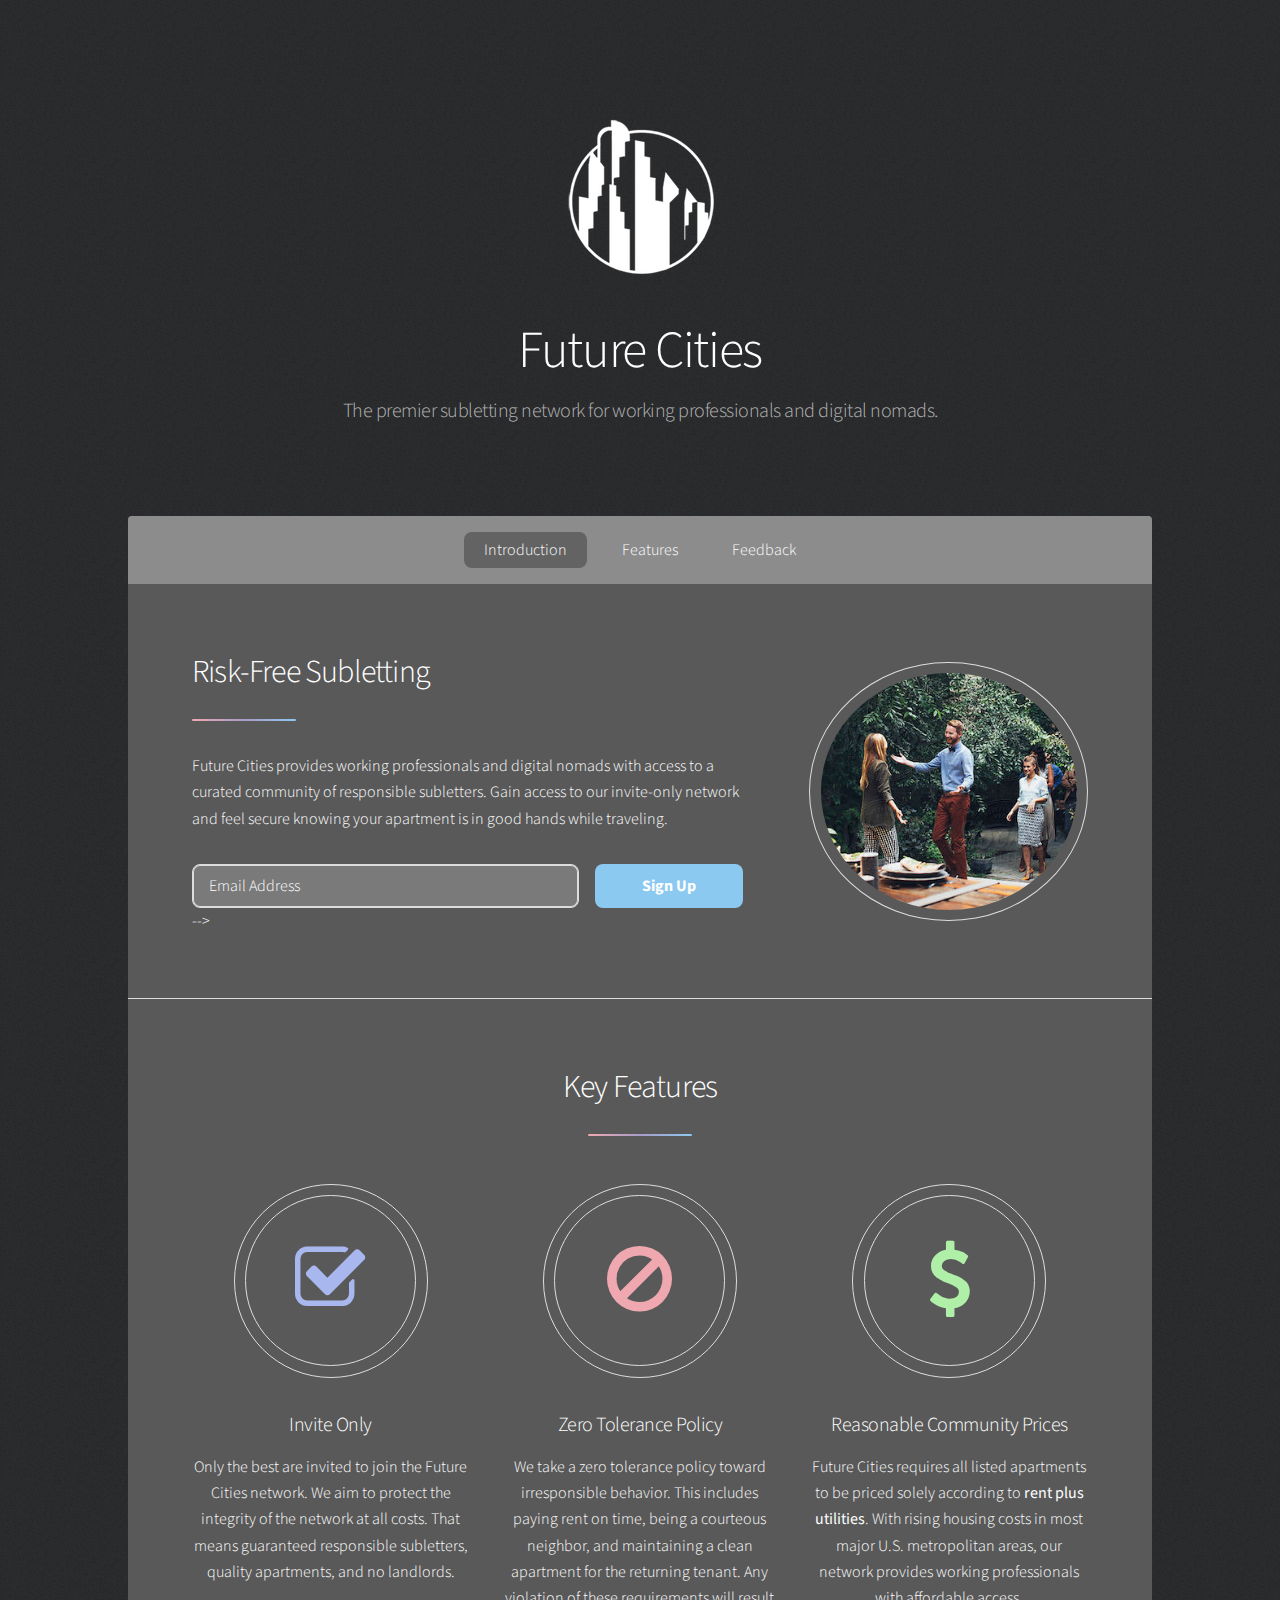
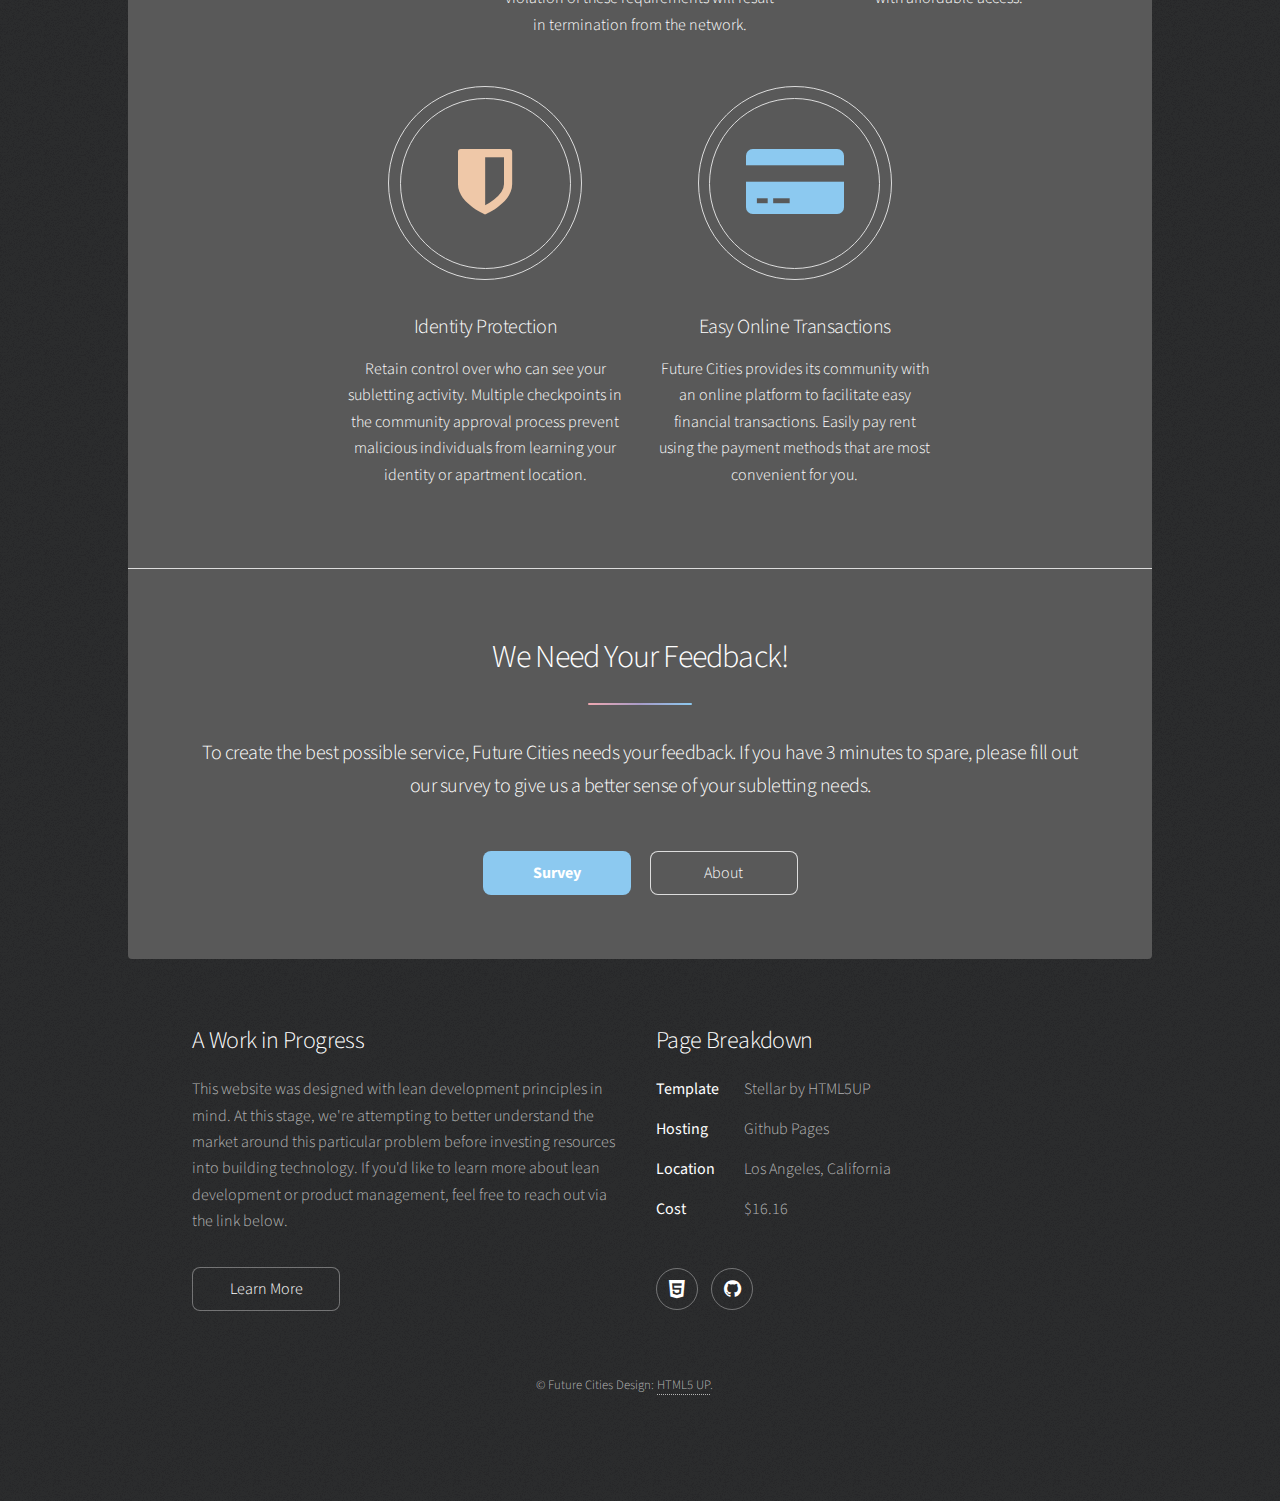
==== commit e13cdede: "Fuck Mailchimp's Ugly CSS (They Knew Better)" ====
--- a/index.html
+++ b/index.html
@@ -15,6 +15,7 @@
 		<meta name="description" content="Future Cities is an invite-only subletting community faciliating amazing long-term housing experiences.">
 		<!--[if lte IE 8]><script src="assets/js/ie/html5shiv.js"></script><![endif]-->
 		<link rel="stylesheet" href="assets/css/main.css" />
+		<link href="//cdn-images.mailchimp.com/embedcode/slim-10_7.css" rel="stylesheet" type="text/css">
 		<!--[if lte IE 9]><link rel="stylesheet" href="assets/css/ie9.css" /><![endif]-->
 		<!--[if lte IE 8]><link rel="stylesheet" href="assets/css/ie8.css" /><![endif]-->
 		<script>
@@ -60,34 +61,11 @@
 										</header>
 										<p>Future Cities provides working professionals and digital nomads with access to a curated community of responsible subletters. Gain access to our invite-only network and feel secure knowing your apartment is in good hands while traveling.  </p>
 
-										
-<!-- Begin MailChimp Signup Form -->
-<link href="//cdn-images.mailchimp.com/embedcode/slim-10_7.css" rel="stylesheet" type="text/css">
-<style type="text/css">
-	#mc_embed_signup{ clear:left; font:14px Helvetica,Arial,sans-serif; }
-	/* Add your own MailChimp form style overrides in your site stylesheet or in this style block.
-	   We recommend moving this block and the preceding CSS link to the HEAD of your HTML file. */
-</style>
-<div id="mc_embed_signup">
-<form action="//futurecities.us14.list-manage.com/subscribe/post?u=070ab68b1a071ec665e6a93b8&amp;id=23f7f0b25e" method="post" id="mc-embedded-subscribe-form" name="mc-embedded-subscribe-form" class="validate signup-form" target="_blank" novalidate>
-    <div id="mc_embed_signup_scroll">
-	
-	<input type="email" value="" name="EMAIL" class="button" id="mce-EMAIL" placeholder="Email Address" required>
-    <!-- real people should not fill this in and expect good things - do not remove this or risk form bot signups-->
-    <div style="position: absolute; left: -5000px;" aria-hidden="true"><input type="text" name="b_070ab68b1a071ec665e6a93b8_23f7f0b25e" tabindex="-1" value=""></div>
-    <div class="clear"><input type="submit" value="Sign Up" name="subscribe" id="mc-embedded-subscribe" class="special button"></div>
-    </div>
-</form>
-</div>
 
-<!--End mc_embed_signup-->
-
-										<!--
-
-										<form id="signup-form" method="post" action="#">
+										<form id="signup-form" method="post" action="//futurecities.us14.list-manage.com/subscribe/post?u=070ab68b1a071ec665e6a93b8&amp;id=23f7f0b25e">
 											<input type="email" name="email" class="button" id="email" placeholder="Email Address"/>
+											<div style="position: absolute; left: -5000px;" aria-hidden="true"><input type="text" name="b_070ab68b1a071ec665e6a93b8_23f7f0b25e" tabindex="-1" value=""></div>
 											<input type="submit" class="button special" value="Sign Up" />
-											<div style="position: absolute; left: -5000px;"><input type="text" name="xxxxx" value=""></div>
 										</form>
 
 
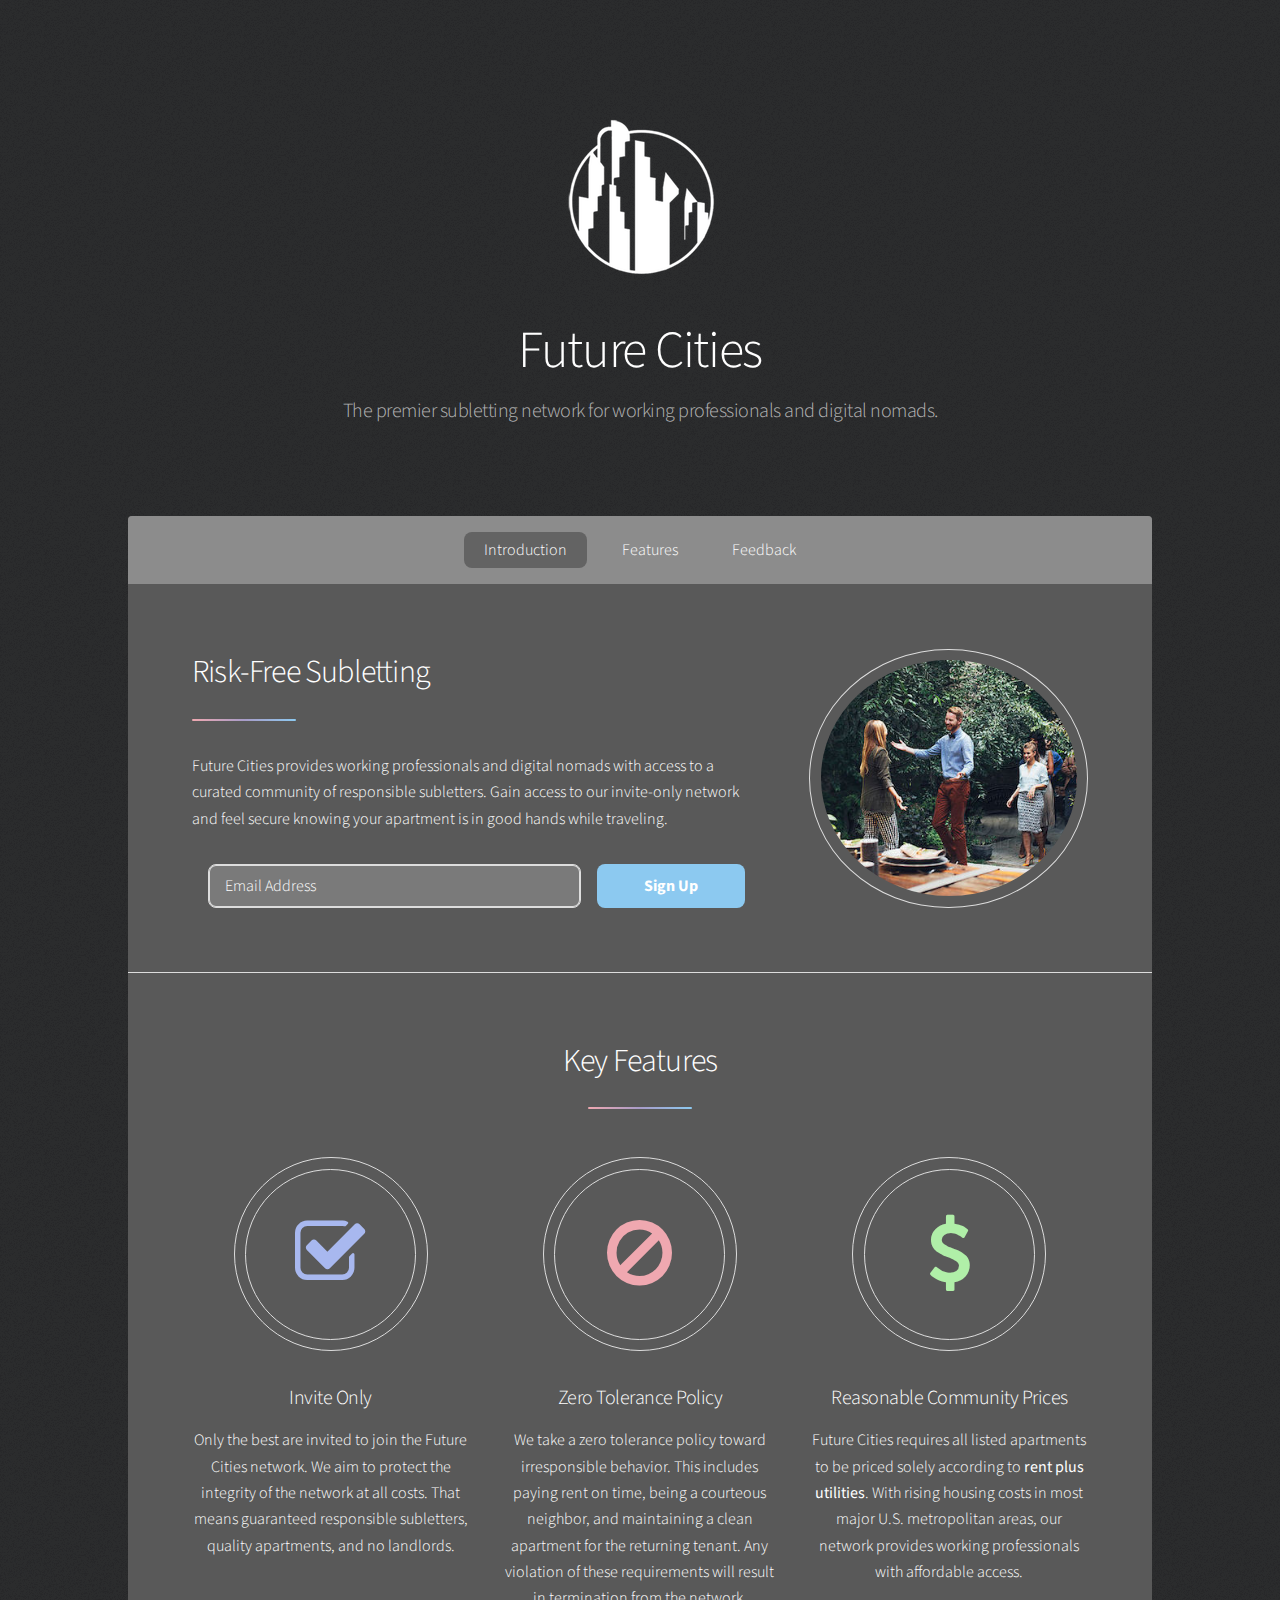
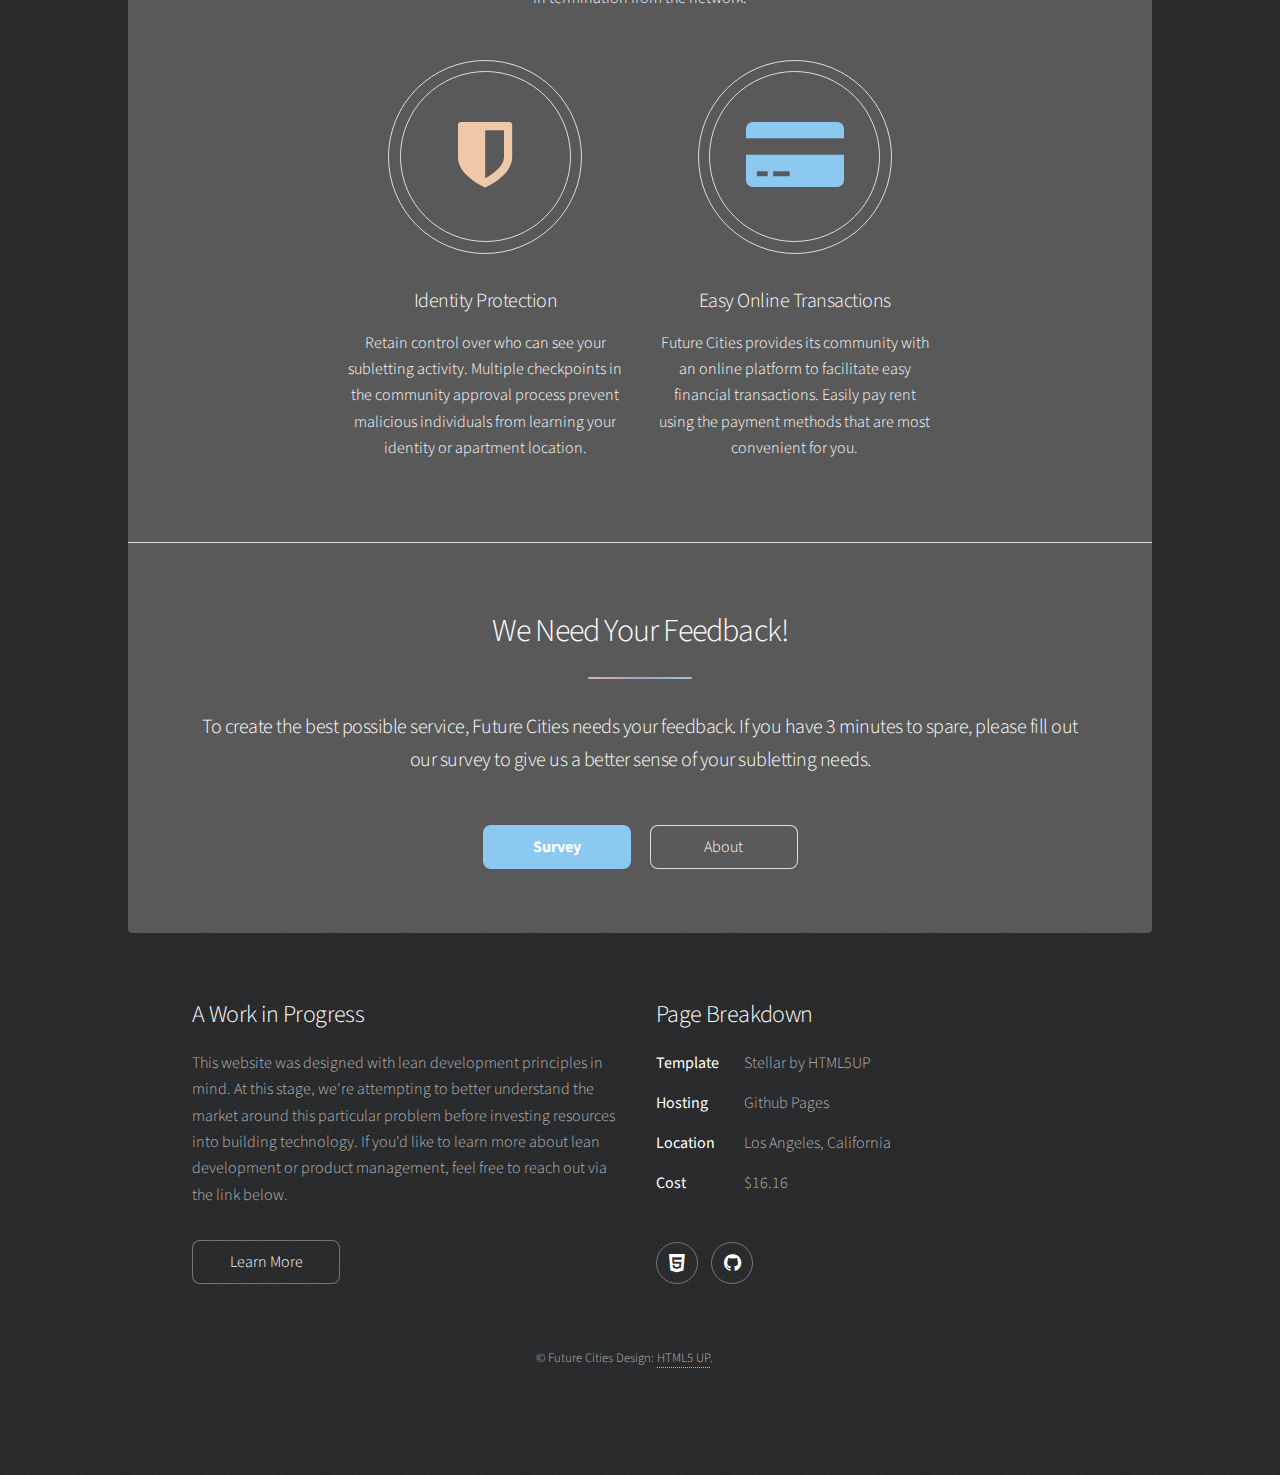
==== commit 4f5744a9: "Fix Custom Mailchimp Form" ====
--- a/index.html
+++ b/index.html
@@ -62,14 +62,17 @@
 										<p>Future Cities provides working professionals and digital nomads with access to a curated community of responsible subletters. Gain access to our invite-only network and feel secure knowing your apartment is in good hands while traveling.  </p>
 
 
-										<form id="signup-form" method="post" action="//futurecities.us14.list-manage.com/subscribe/post?u=070ab68b1a071ec665e6a93b8&amp;id=23f7f0b25e">
-											<input type="email" name="email" class="button" id="email" placeholder="Email Address"/>
-											<div style="position: absolute; left: -5000px;" aria-hidden="true"><input type="text" name="b_070ab68b1a071ec665e6a93b8_23f7f0b25e" tabindex="-1" value=""></div>
-											<input type="submit" class="button special" value="Sign Up" />
+										<form id="signup-form" method="post" action="https://futurecities.us14.list-manage.com/subscribe/post">
+
+											<input type="hidden" name="u" value="070ab68b1a071ec665e6a93b8">
+    										<input type="hidden" name="id" value="23f7f0b25e">
+
+											<input type="email" name="MERGE0" class="button" id="email" placeholder="Email Address"/>
+											<input type="submit" name="submit" class="button special" value="Sign Up" />
 										</form>
 
 
-										-->
+										
 										<!--
 										<ul class="actions active active-locked">
 											<li><a href="#first" class="button">Learn More</a></li>
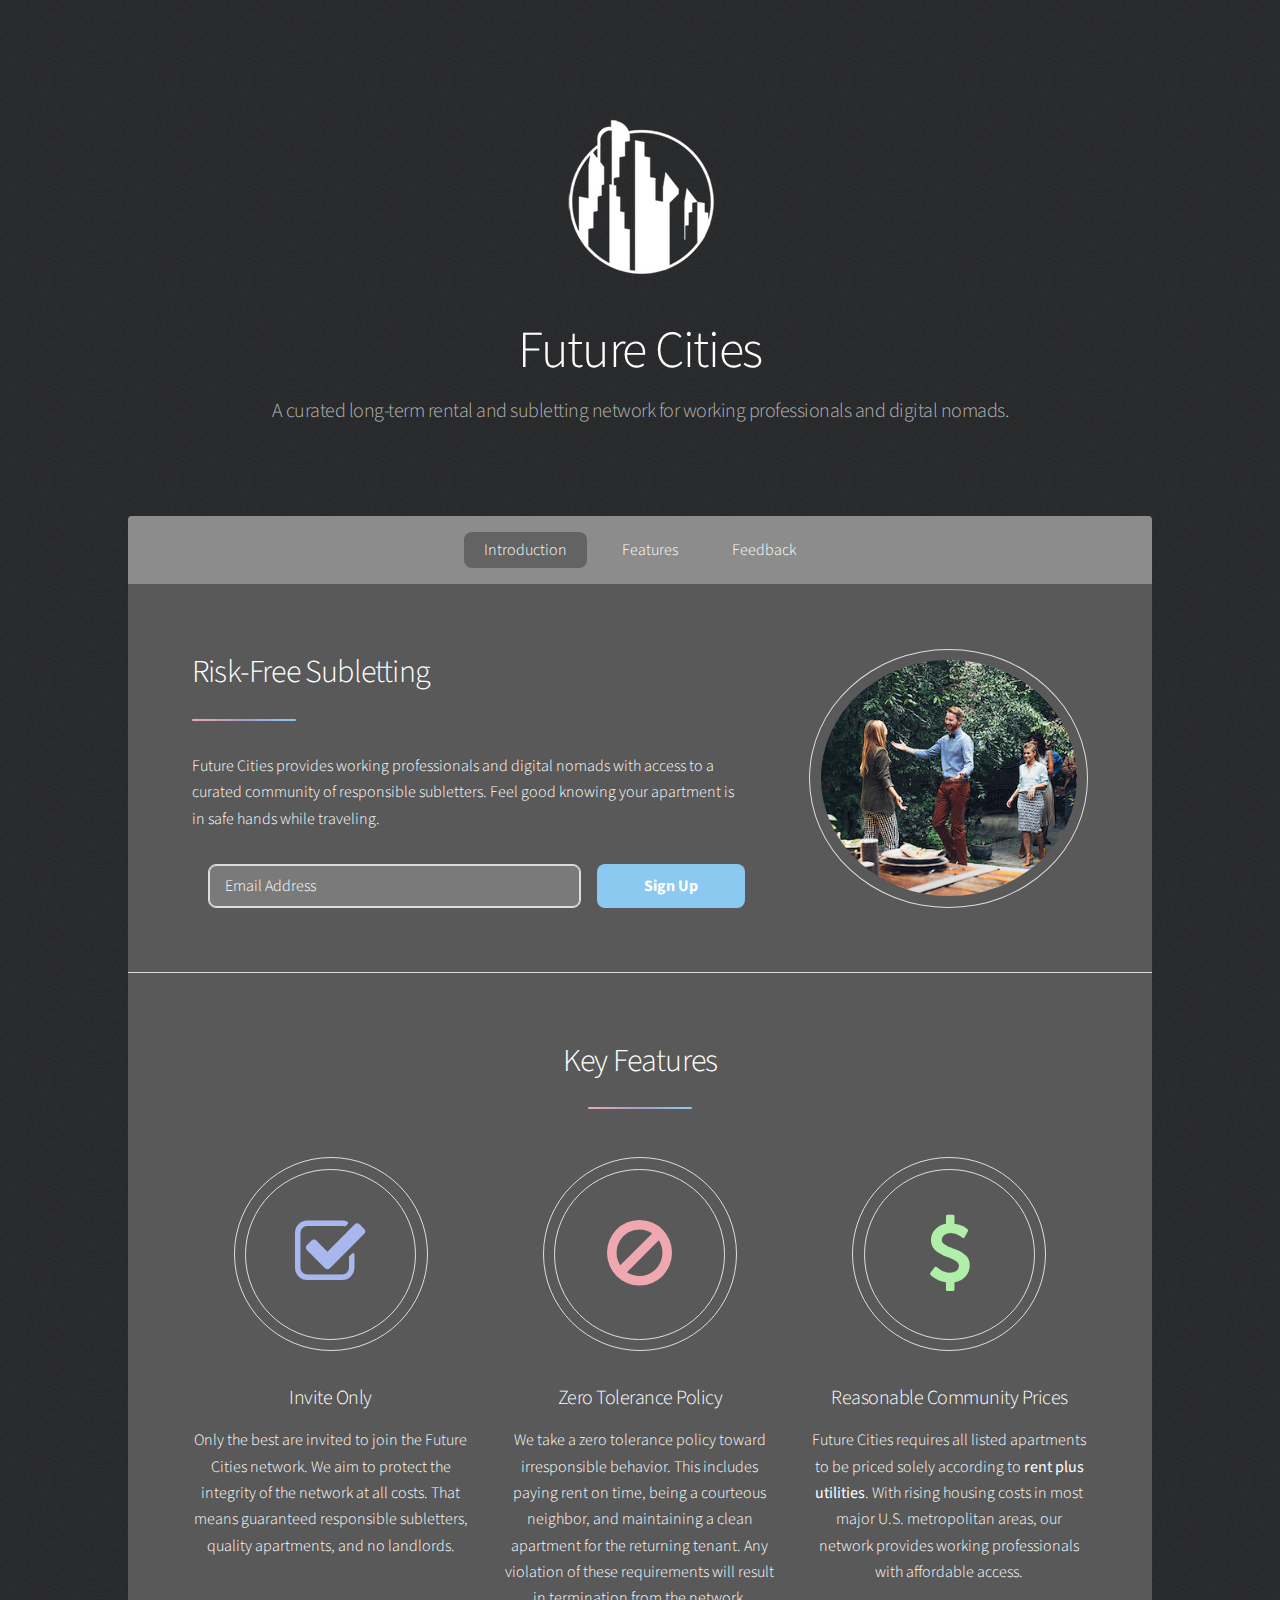
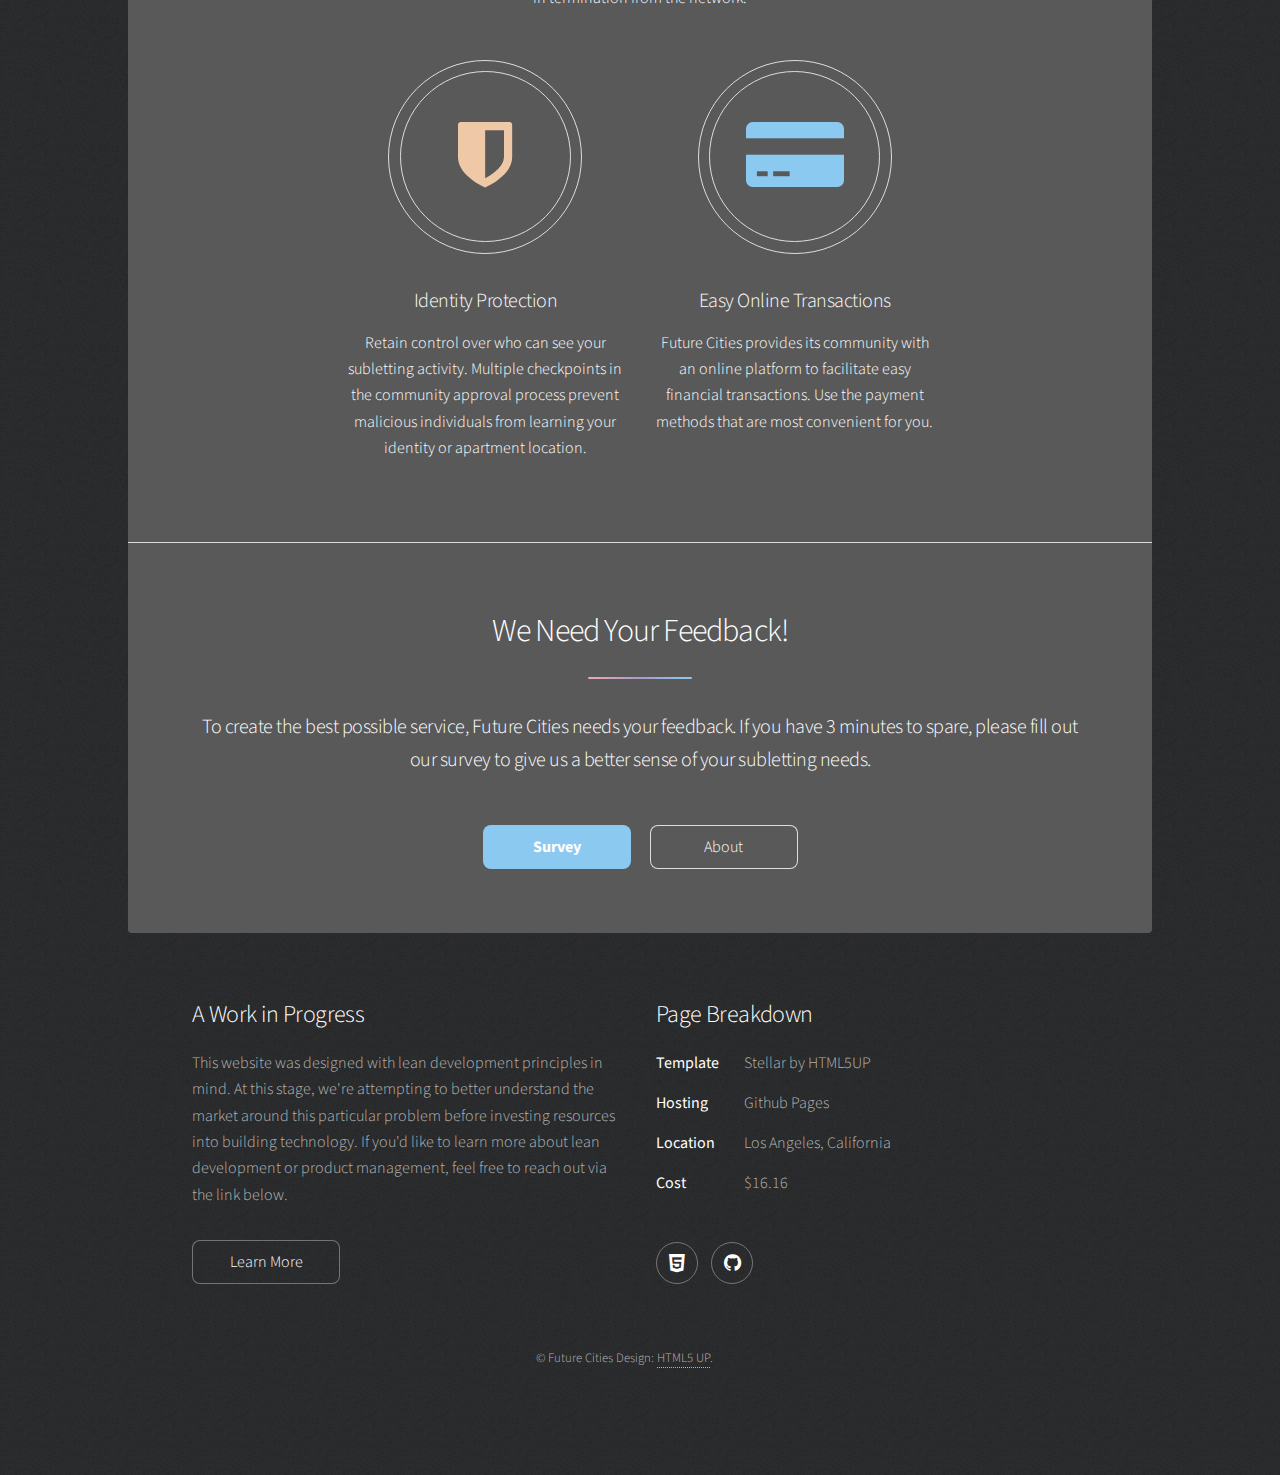
==== commit a75b9fc2: "CSS mobile fix; SEO copy update" ====
--- a/index.html
+++ b/index.html
@@ -6,13 +6,14 @@
 -->
 <html>
 	<head>
-		<title>Future Cities | The Premier Subletting Network</title>
+		<title>The Best Sublets & Long-Term Rentals | Future Cities</title>
 		<meta charset="utf-8" />
 		<link rel="shortcut icon" href="/favicon.ico" type="image/x-icon">
 		<link rel="icon" href="/favicon-32x32.png" type="image/png" sizes="32x32">
 		<link rel="icon" href="/favicon-16x16.png" type="image/png" sizes="16x16">
 		<meta name="viewport" content="width=device-width, initial-scale=1" />
-		<meta name="description" content="Future Cities is an invite-only subletting community faciliating amazing long-term housing experiences.">
+		<meta name="description" content="Rent amazing apartments for long-term stays. Join our private community and feel secure when subletting.">
+
 		<!--[if lte IE 8]><script src="assets/js/ie/html5shiv.js"></script><![endif]-->
 		<link rel="stylesheet" href="assets/css/main.css" />
 		<link href="//cdn-images.mailchimp.com/embedcode/slim-10_7.css" rel="stylesheet" type="text/css">
@@ -36,7 +37,7 @@
 					<header id="header" class="alt">
 						<span class="logo"><img src="images/icon.png" alt="" /></span>
 						<h1>Future Cities</h1>
-						<p>The premier subletting network for working professionals and digital nomads.<br />
+						<p>A curated long-term rental and subletting network for working professionals and digital nomads.<br />
 					</p>
 					</header>
 
@@ -59,7 +60,7 @@
 										<header class="major">
 											<h2>Risk-Free Subletting</h2>
 										</header>
-										<p>Future Cities provides working professionals and digital nomads with access to a curated community of responsible subletters. Gain access to our invite-only network and feel secure knowing your apartment is in good hands while traveling.  </p>
+										<p>Future Cities provides working professionals and digital nomads with access to a curated community of responsible subletters. Feel good knowing your apartment is in safe hands while traveling.  </p>
 
 
 										<form id="signup-form" method="post" action="https://futurecities.us14.list-manage.com/subscribe/post">
@@ -67,7 +68,7 @@
 											<input type="hidden" name="u" value="070ab68b1a071ec665e6a93b8">
     										<input type="hidden" name="id" value="23f7f0b25e">
 
-											<input type="email" name="MERGE0" class="button" id="email" placeholder="Email Address"/>
+											<input type="email" name="MERGE0" class="button" align="left" id="email" placeholder="Email Address"/>
 											<input type="submit" name="submit" class="button special" value="Sign Up" />
 										</form>
 
@@ -113,7 +114,7 @@
 									<li>
 										<span class="icon major style5 fa-credit-card-alt"></span>
 										<h3>Easy Online Transactions</h3>
-										<p>Future Cities provides its community with an online platform to facilitate easy financial transactions. Easily pay rent using the payment methods that are most convenient for you.</p>
+										<p>Future Cities provides its community with an online platform to facilitate easy financial transactions. Use the payment methods that are most convenient for you.</p>
 									</li>
 								</ul>
 								<footer class="major">
--- a/assets/css/main.css
+++ b/assets/css/main.css
@@ -1669,16 +1669,17 @@
 		@media screen and (max-width: 480px) {
 
 			#signup-form {
-				-moz-flex-direction: row;
-				-webkit-flex-direction: row;
-				-ms-flex-direction: row;
-				flex-direction: row;
+				-moz-flex-direction: column;
+				-webkit-flex-direction: column;
+				-ms-flex-direction: column;
+				flex-direction: column;
 			}
 
 				#signup-form input[type="type"],
 				#signup-form input[type="password"],
 				#signup-form input[type="email"] {
 					width: 70%;
+
 				}
 
 				
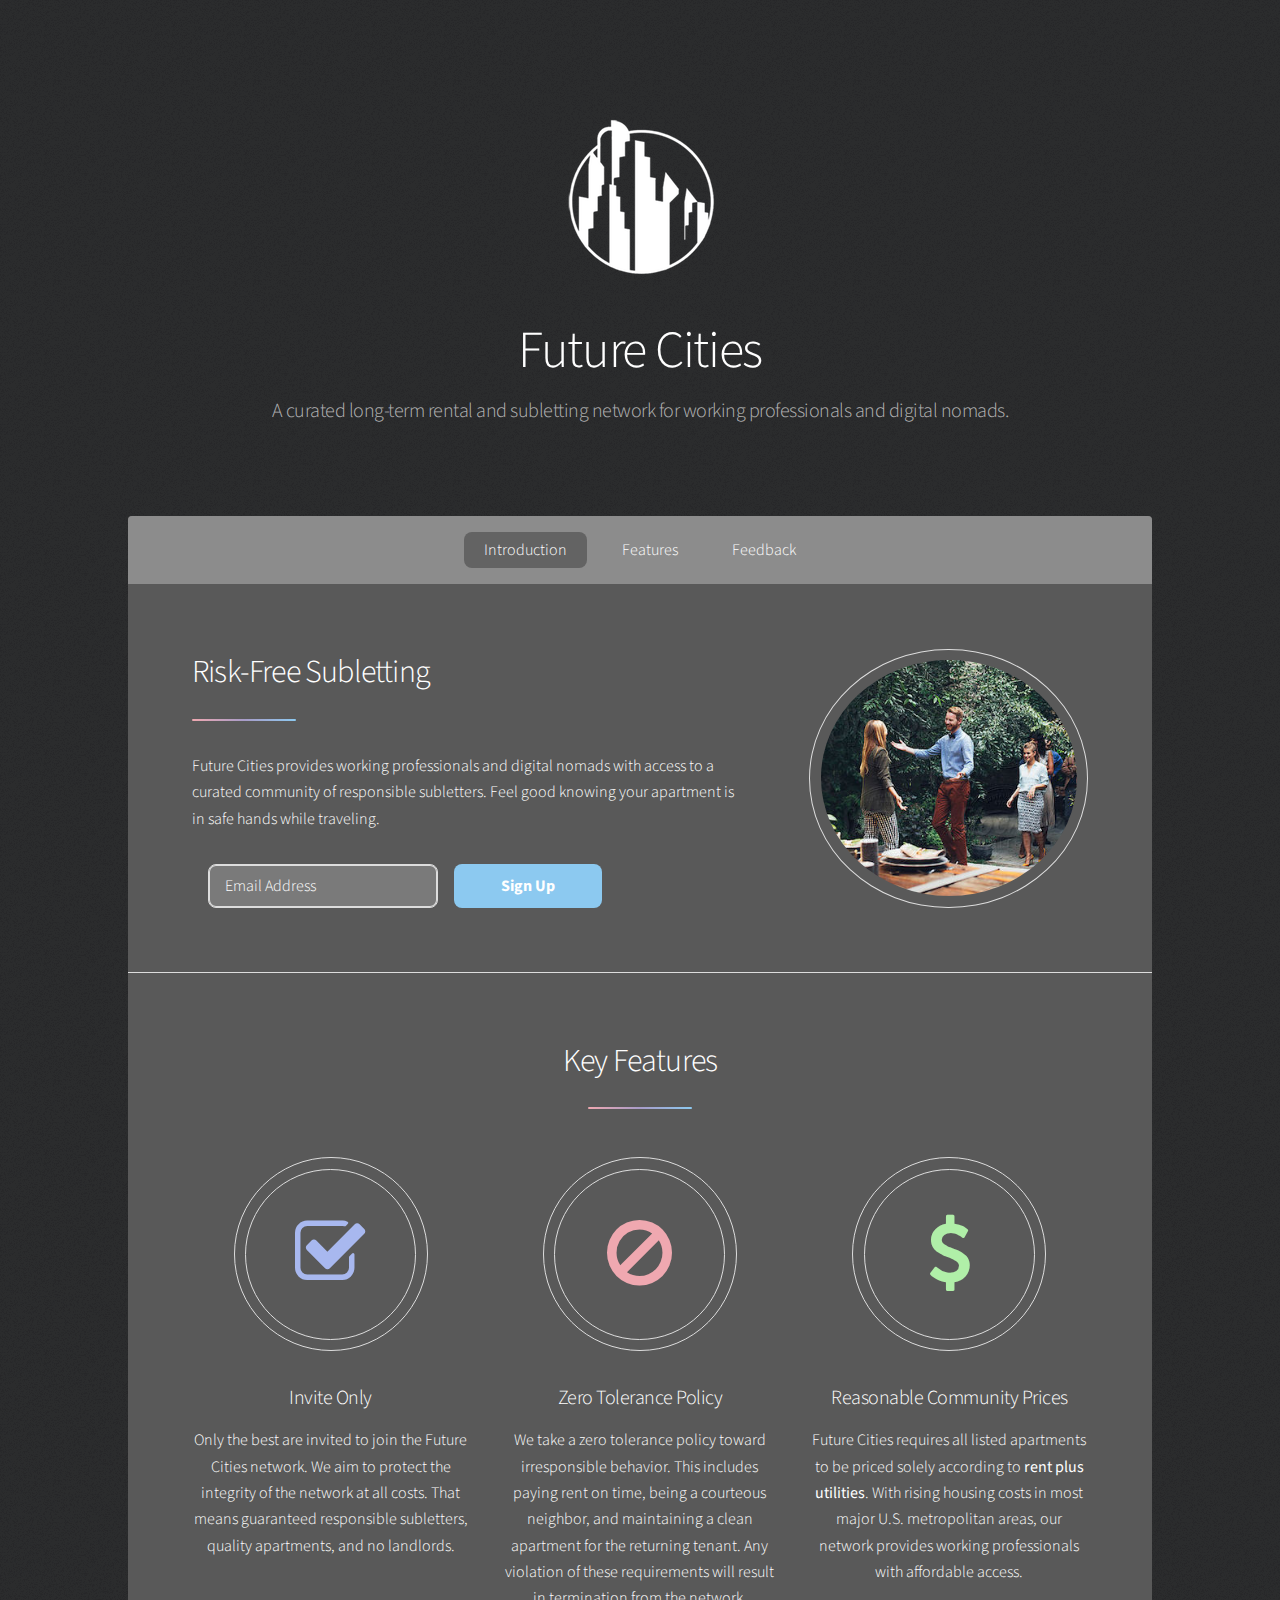
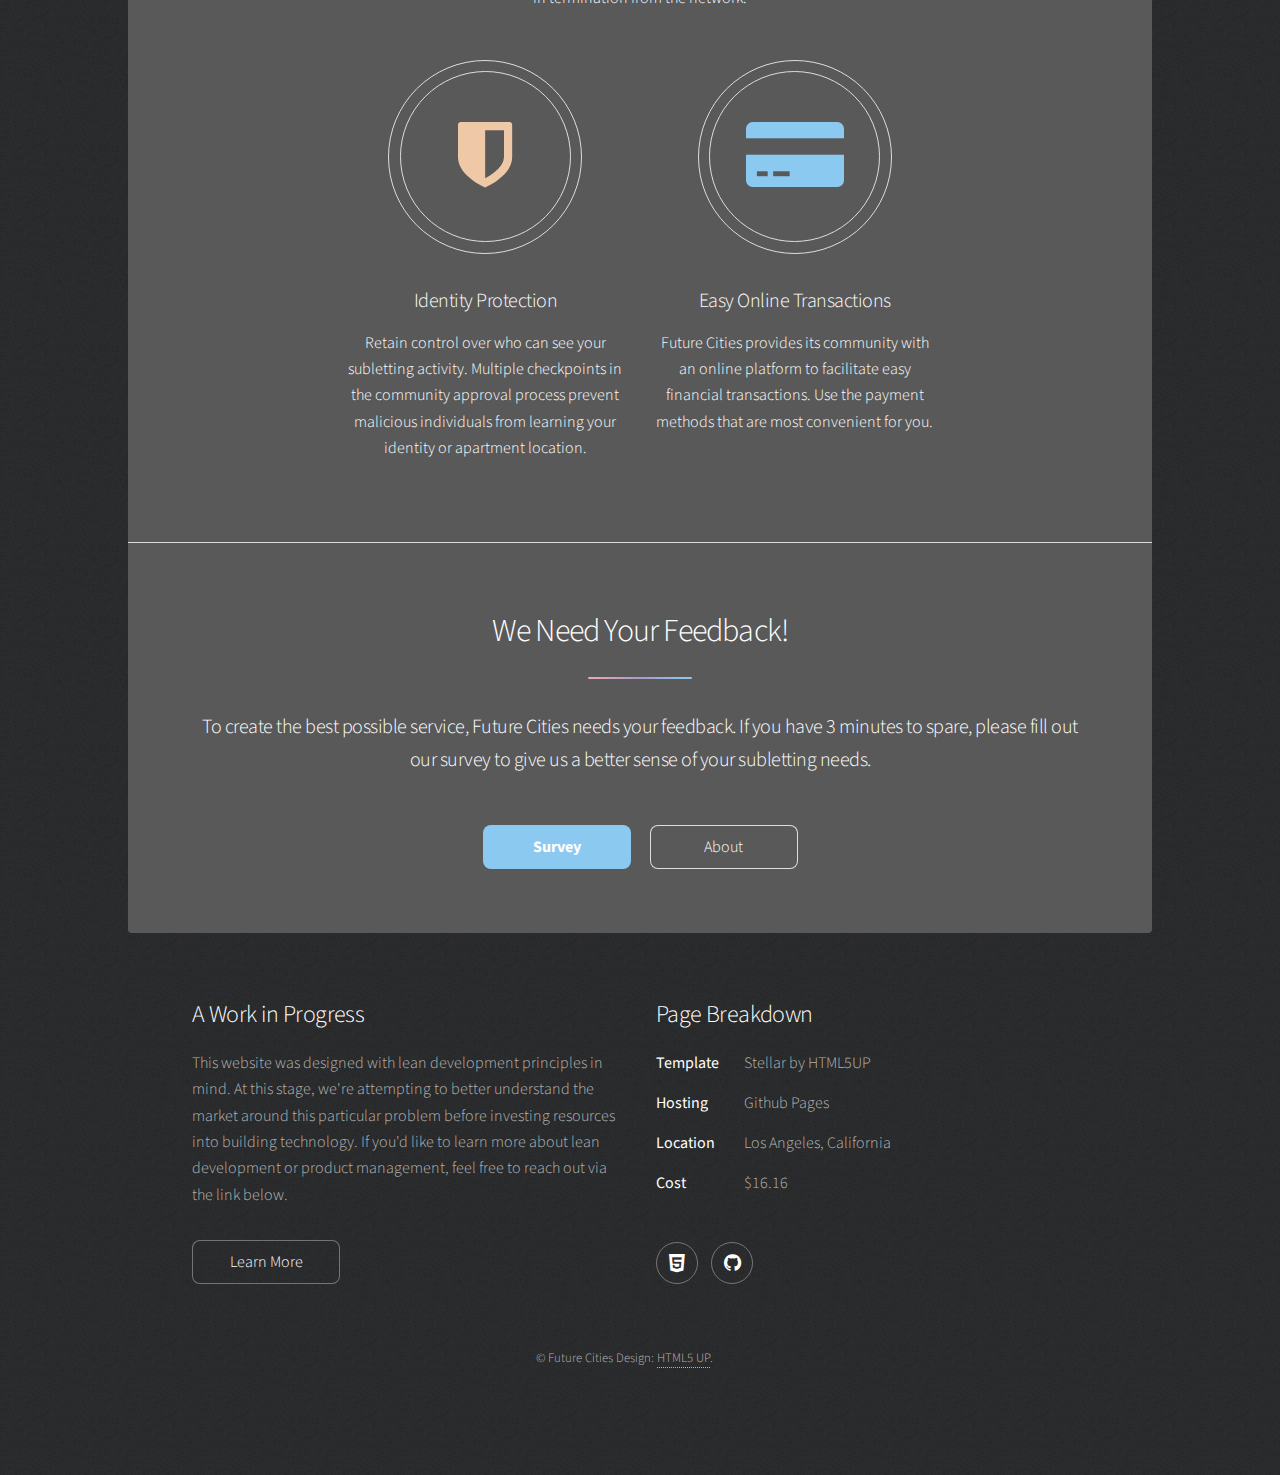
==== commit c5604f5b: "fix misaligned email pt.3" ====
--- a/index.html
+++ b/index.html
@@ -68,7 +68,7 @@
 											<input type="hidden" name="u" value="070ab68b1a071ec665e6a93b8">
     										<input type="hidden" name="id" value="23f7f0b25e">
 
-											<input type="email" name="MERGE0" class="button" align="left" id="email" placeholder="Email Address"/>
+											<input type="email" name="MERGE0" class="button" id="email" placeholder="Email Address"/>
 											<input type="submit" name="submit" class="button special" value="Sign Up" />
 										</form>
 
--- a/assets/css/main.css
+++ b/assets/css/main.css
@@ -1647,7 +1647,7 @@
 		display: -moz-flex;
 		display: -webkit-flex;
 		display: -ms-flex;
-		display: flex;
+		display: inline-flex;
 		position: relative;
 	}
 
@@ -1669,10 +1669,10 @@
 		@media screen and (max-width: 480px) {
 
 			#signup-form {
-				-moz-flex-direction: column;
-				-webkit-flex-direction: column;
-				-ms-flex-direction: column;
-				flex-direction: column;
+				-moz-flex-direction: row;
+				-webkit-flex-direction: row;
+				-ms-flex-direction: row;
+				flex-direction: row;
 			}
 
 				#signup-form input[type="type"],
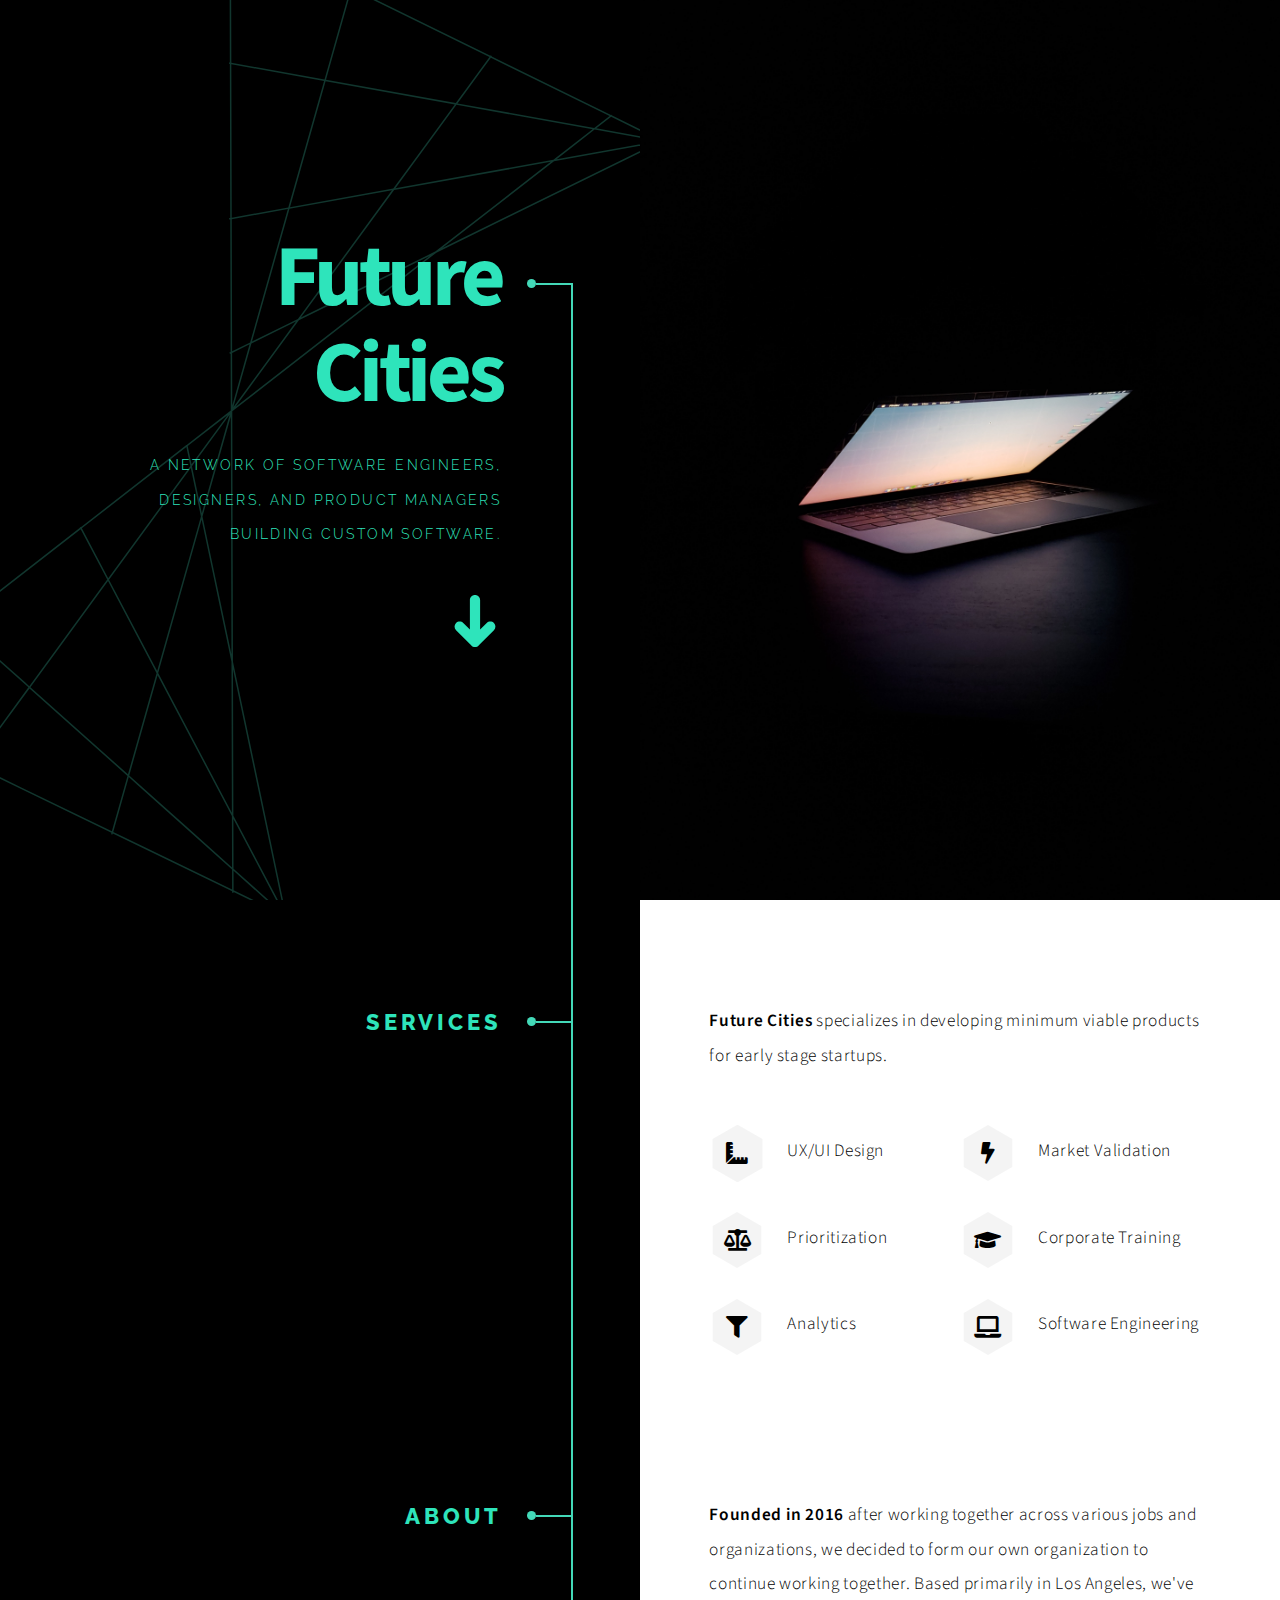
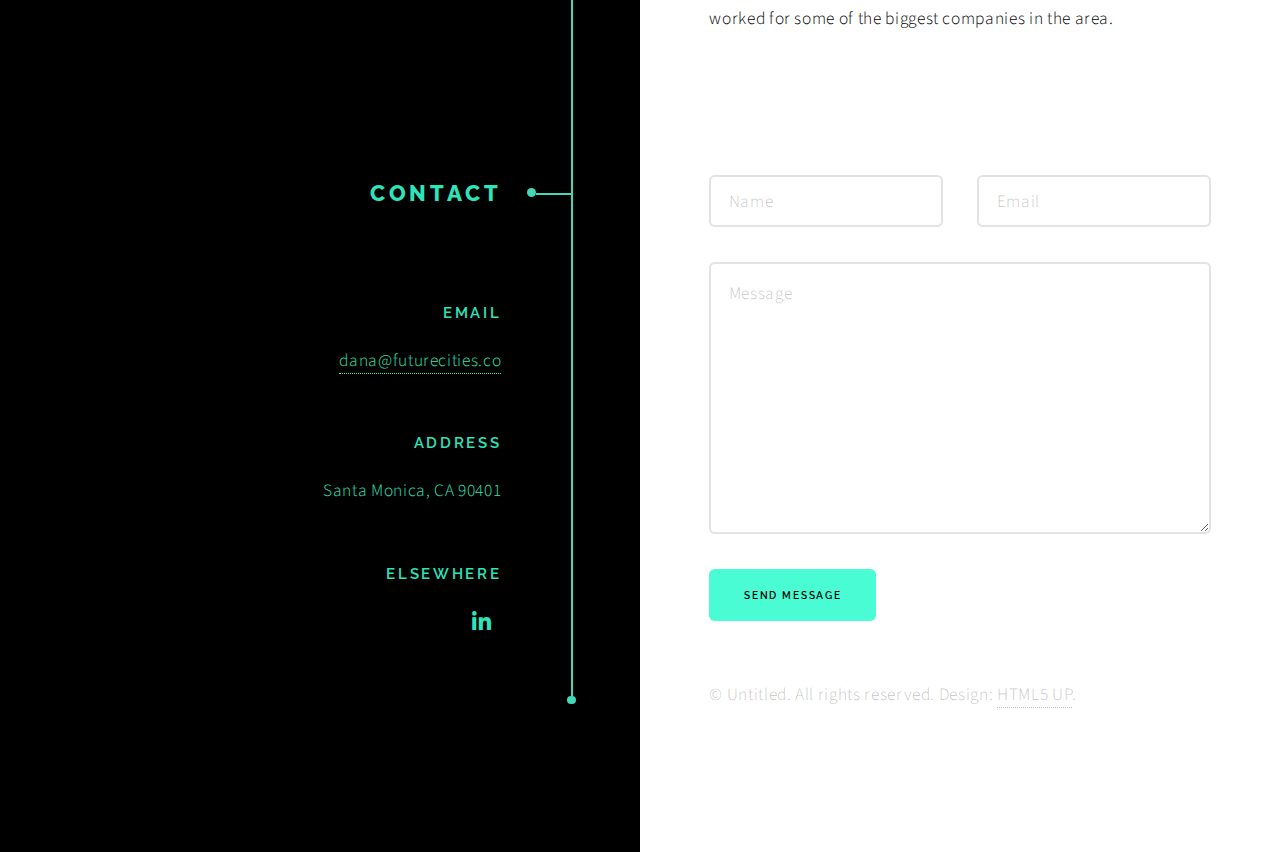
==== commit b57388cf: "refresh future cities homepage" ====
--- a/index.html
+++ b/index.html
@@ -1,192 +1,121 @@
 <!DOCTYPE HTML>
 <!--
-	Stellar by HTML5 UP
+	Paradigm Shift by HTML5 UP
 	html5up.net | @ajlkn
 	Free for personal and commercial use under the CCA 3.0 license (html5up.net/license)
 -->
 <html>
 	<head>
-		<title>The Best Sublets & Long-Term Rentals | Future Cities</title>
+		<title>Future Cities | Software Development</title>
 		<meta charset="utf-8" />
-		<link rel="shortcut icon" href="/favicon.ico" type="image/x-icon">
-		<link rel="icon" href="/favicon-32x32.png" type="image/png" sizes="32x32">
-		<link rel="icon" href="/favicon-16x16.png" type="image/png" sizes="16x16">
-		<meta name="viewport" content="width=device-width, initial-scale=1" />
-		<meta name="description" content="Rent amazing apartments for long-term stays. Join our private community and feel secure when subletting.">
-
-		<!--[if lte IE 8]><script src="assets/js/ie/html5shiv.js"></script><![endif]-->
+		<meta name="viewport" content="width=device-width, initial-scale=1, user-scalable=no" />
+		<meta name="description" content="" />
+		<meta name="keywords" content="" />
 		<link rel="stylesheet" href="assets/css/main.css" />
-		<link href="//cdn-images.mailchimp.com/embedcode/slim-10_7.css" rel="stylesheet" type="text/css">
-		<!--[if lte IE 9]><link rel="stylesheet" href="assets/css/ie9.css" /><![endif]-->
-		<!--[if lte IE 8]><link rel="stylesheet" href="assets/css/ie8.css" /><![endif]-->
-		<script>
-  			(function(i,s,o,g,r,a,m){i['GoogleAnalyticsObject']=r;i[r]=i[r]||function(){
-  			(i[r].q=i[r].q||[]).push(arguments)},i[r].l=1*new Date();a=s.createElement(o),
-  			m=s.getElementsByTagName(o)[0];a.async=1;a.src=g;m.parentNode.insertBefore(a,m)
-  			})(window,document,'script','https://www.google-analytics.com/analytics.js','ga');
- 			ga('create', 'UA-46843167-5', 'auto');
-  			ga('send', 'pageview');
-		</script>
 	</head>
-	<body>
+	<body class="is-preload">
 
 		<!-- Wrapper -->
 			<div id="wrapper">
 
-				<!-- Header -->
-					<header id="header" class="alt">
-						<span class="logo"><img src="images/icon.png" alt="" /></span>
-						<h1>Future Cities</h1>
-						<p>A curated long-term rental and subletting network for working professionals and digital nomads.<br />
-					</p>
-					</header>
+				<!-- Intro -->
+					<section class="intro">
+						<header>
+							<h1>Future Cities</h1>
+							<p>A network of software engineers, designers, and product managers building custom software. </p>
+							<ul class="actions">
+								<li><a href="#first" class="arrow scrolly"><span class="label">Next</span></a></li>
+							</ul>
+						</header>
+						<div class="content">
+							<span class="image fill" data-position="center"><img src="images/pic01.jpg" alt="" /></span>
+						</div>
+					</section>
 
-				<!-- Nav -->
-					<nav id="nav">
-						<ul>
-							<li><a href="#intro" class="active">Introduction</a></li>
-							<li><a href="#first">Features</a></li>
-							<li><a href="#cta">Feedback</a></li>
-						</ul>
-					</nav>
+				<!-- Section -->
+					<section id="first">
+						<header>
+							<h2>Services</h2>
+						</header>
+						<div class="content">
+							<p><strong>Future Cities</strong> specializes in developing minimum viable products for early stage startups.</p>
+							<ul class="feature-icons">
+								<li class="icon solid fa-ruler-combined">UX/UI Design</li>
+								<li class="icon solid fa-bolt">Market Validation</li>
+								<li class="icon solid fa-balance-scale">Prioritization</li>
+								<li class="icon solid fa-graduation-cap">Corporate Training</li>
+								<li class="icon solid fa-filter">Analytics</li>
+								<li class="icon solid fa-laptop">Software Engineering</li>
+							</ul>
+						</div>
+					</section>
 
-				<!-- Main -->
-					<div id="main">
+					<!-- Section -->
+					<section>
+						<header>
+							<h2>About</h2>
+						</header>
+						<div class="content">
+							<p><strong>Founded in 2016</strong> after working together across various jobs and organizations, we decided to form our own organization to continue working together. Based primarily in Los Angeles, we've worked for some of the biggest companies in the area. </p>
+						</div>
+					</section>
 
-						<!-- Introduction -->
-							<section id="intro" class="main">
-								<div class="spotlight">
-									<div class="content">
-										<header class="major">
-											<h2>Risk-Free Subletting</h2>
-										</header>
-										<p>Future Cities provides working professionals and digital nomads with access to a curated community of responsible subletters. Feel good knowing your apartment is in safe hands while traveling.  </p>
+				<!-- Section -->
+					<section>
+						<header>
+							<h2>Contact</h2>
+						</header>
+						<div class="content">
+							<form>
+								<div class="fields">
+									<div class="field half">
+										<input type="text" name="name" id="name" placeholder="Name" />
+									</div>
+									<div class="field half">
+										<input type="email" name="email" id="email" placeholder="Email" />
+									</div>
+									<div class="field">
+										<textarea name="message" id="message" placeholder="Message" rows="7"></textarea>
+									</div>
+								</div>
+								<ul class="actions">
+									<li><input type="submit" value="Send Message" class="button primary" /></li>
+								</ul>
+							</form>
+						</div>
+						<footer>
+							<ul class="items">
+								<li>
+									<h3>Email</h3>
+									<a href="#">dana@futurecities.co</a>
+								</li>
+								<li>
+									<h3>Address</h3>
+									<span>Santa Monica, CA 90401</span>
+								</li>
+								<li>
+									<h3>Elsewhere</h3>
+									<ul class="icons">
+										<li><a href="www.linkedin.com/company/futurecitiesla" class="icon brands fa-linkedin-in"><span class="label">LinkedIn</span></a></li>
 
+									</ul>
+								</li>
+							</ul>
+						</footer>
+					</section>
 
-										<form id="signup-form" method="post" action="https://futurecities.us14.list-manage.com/subscribe/post">
-
-											<input type="hidden" name="u" value="070ab68b1a071ec665e6a93b8">
-    										<input type="hidden" name="id" value="23f7f0b25e">
-
-											<input type="email" name="MERGE0" class="button" id="email" placeholder="Email Address"/>
-											<input type="submit" name="submit" class="button special" value="Sign Up" />
-										</form>
-
-
-										
-										<!--
-										<ul class="actions active active-locked">
-											<li><a href="#first" class="button">Learn More</a></li>
-										-->
-										</ul>
-									</div>
-									<span class="image"><img src="images/pic01.jpg" alt="" /></span>
-								</div>
-							</section>
-
-						<!-- First Section -->
-							<section id="first" class="main special">
-								<header class="major">
-									<h2>Key Features</h2>
-								</header>
-								<ul class="features">
-									<li>
-										<span class="icon major style1 fa-check-square-o"></span>
-										<h3>Invite Only</h3>
-										<p>Only the best are invited to join the Future Cities network. We aim to protect the integrity of the network at all costs. That means guaranteed responsible subletters, quality apartments, and no landlords.</p>
-									</li>
-									<li>
-										<span class="icon major style2 fa-ban"></span>
-										<h3>Zero Tolerance Policy</h3>
-										<p>We take a zero tolerance policy toward irresponsible behavior. This includes paying rent on time, being a courteous neighbor, and maintaining a clean apartment for the returning tenant. Any violation of these requirements will result in termination from the network.</p>
-									</li>
-									<li>
-										<span class="icon major style3 fa-dollar"></span>
-										<h3>Reasonable Community Prices</h3>
-										<p>Future Cities requires all listed apartments to be priced solely according to <b>rent plus utilities</b>. With rising housing costs in most major U.S. metropolitan areas, our network provides working professionals with affordable access.</p>
-				
-									</li>
-									<li>
-										<span class="icon major style4 fa-shield"></span>
-										<h3>Identity Protection</h3>
-										<p>Retain control over who can see your subletting activity. Multiple checkpoints in the community approval process prevent malicious individuals from learning your identity or apartment location.</p>
-									</li>
-									<li>
-										<span class="icon major style5 fa-credit-card-alt"></span>
-										<h3>Easy Online Transactions</h3>
-										<p>Future Cities provides its community with an online platform to facilitate easy financial transactions. Use the payment methods that are most convenient for you.</p>
-									</li>
-								</ul>
-								<footer class="major">
-								<!--
-									<ul class="actions">
-										<li><a href="generic.html" class="button">Learn More</a></li>
-									</ul>
-									!-->
-								</footer>
-							</section>
-
-						
-
-						<!-- Get Started -->
-							<section id="cta" class="main special">
-								<header class="major">
-									<h2>We Need Your Feedback!</h2>
-									<p>To create the best possible service, Future Cities needs your feedback. If you have 3 minutes to spare, please fill out our survey to give us a better sense of your subletting needs.</p>
-								</header>
-								<footer class="major">
-									<ul class="actions">
-										<li><a class="button special typeform-share button" href="https://gofuturecities.typeform.com/to/c02Xb1" data-mode="2" target="_blank">Survey</a>
-<script>(function(){var qs,js,q,s,d=document,gi=d.getElementById,ce=d.createElement,gt=d.getElementsByTagName,id='typef_orm',b='https://s3-eu-west-1.amazonaws.com/share.typeform.com/';if(!gi.call(d,id)){js=ce.call(d,'script');js.id=id;js.src=b+'share.js';q=gt.call(d,'script')[0];q.parentNode.insertBefore(js,q)}id=id+'_';if(!gi.call(d,id)){qs=ce.call(d,'link');qs.rel='stylesheet';qs.id=id;qs.href=b+'main.css';s=gt.call(d,'head')[0];s.appendChild(qs,s)}})()</script>
-</a></li>
-										<li><a href="about.html" class="button">About</a></li>
-									</ul>
-								</footer>
-							</section>
-
-					</div>
-
-				<!-- Footer -->
-					<footer id="footer">
-						<section>
-							<h2>A Work in Progress</h2>
-							<p>This website was designed with lean development principles in mind. At this stage, we're attempting to better understand the market around this particular problem before investing resources into building technology. If you'd like to learn more about lean development or product management, feel free to reach out via the link below.</p>
-							<ul class="actions">
-								<li><a href="http://www.linkedin.com/in/dalibran" class="button">Learn More</a></li>
-							</ul>
-						</section>
-						<section>
-							<h2>Page Breakdown</h2>
-							<dl class="alt">
-							<dt>Template</dt>
-								<dd>Stellar by HTML5UP</dd>
-							<dt>Hosting</dt>
-								<dd>Github Pages</dd>
-							<dt>Location</dt>
-								<dd>Los Angeles, California</dd>
-							<dt>Cost</dt>
-								<dd>$16.16</dd>
-							</dl>
-							<ul class="icons">
-								<li><a href="https://www.html5up.net" class="icon fa-html5 alt"><span class="label">HTML5UP</span></a></li>
-								<li><a href="https://pages.github.com/" class="icon fa-github alt"><span class="label">Github Pages</span></a></li>
-							</ul>
-						</section>
-						<p class="copyright">&copy; Future Cities Design: <a href="https://html5up.net">HTML5 UP</a>.</p>
-					</footer>
+				<!-- Copyright -->
+					<div class="copyright">&copy; Untitled. All rights reserved. Design: <a href="https://html5up.net">HTML5 UP</a>.</div>
 
 			</div>
 
 		<!-- Scripts -->
 			<script src="assets/js/jquery.min.js"></script>
-			<script src="assets/js/jquery.scrollex.min.js"></script>
 			<script src="assets/js/jquery.scrolly.min.js"></script>
-			<script src="assets/js/skel.min.js"></script>
+			<script src="assets/js/browser.min.js"></script>
+			<script src="assets/js/breakpoints.min.js"></script>
 			<script src="assets/js/util.js"></script>
-			<!--[if lte IE 8]><script src="assets/js/ie/respond.min.js"></script><![endif]-->
 			<script src="assets/js/main.js"></script>
 
-			<!-- Go to www.addthis.com/dashboard to customize your tools --> 
-			<script type="text/javascript" src="//s7.addthis.com/js/300/addthis_widget.js#pubid=ra-580d4ce726ad2038"></script> 
 	</body>
 </html>
--- a/assets/css/main.css
+++ b/assets/css/main.css
@@ -1,1608 +1,76 @@
-@import url(font-awesome.min.css);
-@import "https://fonts.googleapis.com/css?family=Source+Sans+Pro:300,400";
-
-/*
-	Stellar by HTML5 UP
-	html5up.net | @ajlkn
-	Free for personal and commercial use under the CCA 3.0 license (html5up.net/license)
+@import url(fontawesome-all.min.css);
+@import url("https://fonts.googleapis.com/css?family=Source+Sans+Pro:300,600,700,300i,600i,700i|Raleway:600,800");
+
+/*
+	Paradigm Shift by HTML5 UP
+	html5up.net | @ajlkn
+	Free for personal and commercial use under the CCA 3.0 license (html5up.net/license)
 */
 
-/* Reset */
-
-	html, body, div, span, applet, object, iframe, h1, h2, h3, h4, h5, h6, p, blockquote, pre, a, abbr, acronym, address, big, cite, code, del, dfn, em, img, ins, kbd, q, s, samp, small, strike, strong, sub, sup, tt, var, b, u, i, center, dl, dt, dd, ol, ul, li, fieldset, form, label, legend, table, caption, tbody, tfoot, thead, tr, th, td, article, aside, canvas, details, embed, figure, figcaption, footer, header, hgroup, menu, nav, output, ruby, section, summary, time, mark, audio, video {
-		margin: 0;
-		padding: 0;
-		border: 0;
-		font-size: 100%;
-		font: inherit;
-		vertical-align: baseline;
-	}
-
-	article, aside, details, figcaption, figure, footer, header, hgroup, menu, nav, section {
-		display: block;
-	}
-
-	body {
-		line-height: 1;
-	}
-
-	ol, ul {
-		list-style: none;
-	}
-
-	blockquote, q {
-		quotes: none;
-	}
+html, body, div, span, applet, object,
+iframe, h1, h2, h3, h4, h5, h6, p, blockquote,
+pre, a, abbr, acronym, address, big, cite,
+code, del, dfn, em, img, ins, kbd, q, s, samp,
+small, strike, strong, sub, sup, tt, var, b,
+u, i, center, dl, dt, dd, ol, ul, li, fieldset,
+form, label, legend, table, caption, tbody,
+tfoot, thead, tr, th, td, article, aside,
+canvas, details, embed, figure, figcaption,
+footer, header, hgroup, menu, nav, output, ruby,
+section, summary, time, mark, audio, video {
+	margin: 0;
+	padding: 0;
+	border: 0;
+	font-size: 100%;
+	font: inherit;
+	vertical-align: baseline;}
+
+article, aside, details, figcaption, figure,
+footer, header, hgroup, menu, nav, section {
+	display: block;}
+
+body {
+	line-height: 1;
+}
+
+ol, ul {
+	list-style: none;
+}
+
+blockquote, q {
+	quotes: none;
+}
 
 	blockquote:before, blockquote:after, q:before, q:after {
 		content: '';
 		content: none;
 	}
 
-	table {
-		border-collapse: collapse;
-		border-spacing: 0;
-	}
-
-	body {
-		-webkit-text-size-adjust: none;
-	}
-
-/* Box Model */
-
-	*, *:before, *:after {
-		-moz-box-sizing: border-box;
-		-webkit-box-sizing: border-box;
-		box-sizing: border-box;
-	}
-
-/* Grid */
-
-	.row {
-		border-bottom: solid 1px transparent;
-		-moz-box-sizing: border-box;
-		-webkit-box-sizing: border-box;
-		box-sizing: border-box;
-	}
-
-	.row > * {
-		float: left;
-		-moz-box-sizing: border-box;
-		-webkit-box-sizing: border-box;
-		box-sizing: border-box;
-	}
-
-	.row:after, .row:before {
-		content: '';
-		display: block;
-		clear: both;
-		height: 0;
-	}
-
-	.row.uniform > * > :first-child {
-		margin-top: 0;
-	}
-
-	.row.uniform > * > :last-child {
-		margin-bottom: 0;
-	}
-
-	.row.\30 \25 > * {
-		padding: 0 0 0 0em;
-	}
-
-	.row.\30 \25 {
-		margin: 0 0 -1px 0em;
-	}
-
-	.row.uniform.\30 \25 > * {
-		padding: 0em 0 0 0em;
-	}
-
-	.row.uniform.\30 \25 {
-		margin: 0em 0 -1px 0em;
-	}
-
-	.row > * {
-		padding: 0 0 0 1.5em;
-	}
-
-	.row {
-		margin: 0 0 -1px -1.5em;
-	}
-
-	.row.uniform > * {
-		padding: 1.5em 0 0 1.5em;
-	}
-
-	.row.uniform {
-		margin: -1.5em 0 -1px -1.5em;
-	}
-
-	.row.\32 00\25 > * {
-		padding: 0 0 0 3em;
-	}
-
-	.row.\32 00\25 {
-		margin: 0 0 -1px -3em;
-	}
-
-	.row.uniform.\32 00\25 > * {
-		padding: 3em 0 0 3em;
-	}
-
-	.row.uniform.\32 00\25 {
-		margin: -3em 0 -1px -3em;
-	}
-
-	.row.\31 50\25 > * {
-		padding: 0 0 0 2.25em;
-	}
-
-	.row.\31 50\25 {
-		margin: 0 0 -1px -2.25em;
-	}
-
-	.row.uniform.\31 50\25 > * {
-		padding: 2.25em 0 0 2.25em;
-	}
-
-	.row.uniform.\31 50\25 {
-		margin: -2.25em 0 -1px -2.25em;
-	}
-
-	.row.\35 0\25 > * {
-		padding: 0 0 0 0.75em;
-	}
-
-	.row.\35 0\25 {
-		margin: 0 0 -1px -0.75em;
-	}
-
-	.row.uniform.\35 0\25 > * {
-		padding: 0.75em 0 0 0.75em;
-	}
-
-	.row.uniform.\35 0\25 {
-		margin: -0.75em 0 -1px -0.75em;
-	}
-
-	.row.\32 5\25 > * {
-		padding: 0 0 0 0.375em;
-	}
-
-	.row.\32 5\25 {
-		margin: 0 0 -1px -0.375em;
-	}
-
-	.row.uniform.\32 5\25 > * {
-		padding: 0.375em 0 0 0.375em;
-	}
-
-	.row.uniform.\32 5\25 {
-		margin: -0.375em 0 -1px -0.375em;
-	}
-
-	.\31 2u, .\31 2u\24 {
-		width: 100%;
-		clear: none;
-		margin-left: 0;
-	}
-
-	.\31 1u, .\31 1u\24 {
-		width: 91.6666666667%;
-		clear: none;
-		margin-left: 0;
-	}
-
-	.\31 0u, .\31 0u\24 {
-		width: 83.3333333333%;
-		clear: none;
-		margin-left: 0;
-	}
-
-	.\39 u, .\39 u\24 {
-		width: 75%;
-		clear: none;
-		margin-left: 0;
-	}
-
-	.\38 u, .\38 u\24 {
-		width: 66.6666666667%;
-		clear: none;
-		margin-left: 0;
-	}
-
-	.\37 u, .\37 u\24 {
-		width: 58.3333333333%;
-		clear: none;
-		margin-left: 0;
-	}
-
-	.\36 u, .\36 u\24 {
-		width: 50%;
-		clear: none;
-		margin-left: 0;
-	}
-
-	.\35 u, .\35 u\24 {
-		width: 41.6666666667%;
-		clear: none;
-		margin-left: 0;
-	}
-
-	.\34 u, .\34 u\24 {
-		width: 33.3333333333%;
-		clear: none;
-		margin-left: 0;
-	}
-
-	.\33 u, .\33 u\24 {
-		width: 25%;
-		clear: none;
-		margin-left: 0;
-	}
-
-	.\32 u, .\32 u\24 {
-		width: 16.6666666667%;
-		clear: none;
-		margin-left: 0;
-	}
-
-	.\31 u, .\31 u\24 {
-		width: 8.3333333333%;
-		clear: none;
-		margin-left: 0;
-	}
-
-	.\31 2u\24 + *,
-	.\31 1u\24 + *,
-	.\31 0u\24 + *,
-	.\39 u\24 + *,
-	.\38 u\24 + *,
-	.\37 u\24 + *,
-	.\36 u\24 + *,
-	.\35 u\24 + *,
-	.\34 u\24 + *,
-	.\33 u\24 + *,
-	.\32 u\24 + *,
-	.\31 u\24 + * {
-		clear: left;
-	}
-
-	.\-11u {
-		margin-left: 91.66667%;
-	}
-
-	.\-10u {
-		margin-left: 83.33333%;
-	}
-
-	.\-9u {
-		margin-left: 75%;
-	}
-
-	.\-8u {
-		margin-left: 66.66667%;
-	}
-
-	.\-7u {
-		margin-left: 58.33333%;
-	}
-
-	.\-6u {
-		margin-left: 50%;
-	}
-
-	.\-5u {
-		margin-left: 41.66667%;
-	}
-
-	.\-4u {
-		margin-left: 33.33333%;
-	}
-
-	.\-3u {
-		margin-left: 25%;
-	}
-
-	.\-2u {
-		margin-left: 16.66667%;
-	}
-
-	.\-1u {
-		margin-left: 8.33333%;
-	}
-
-	@media screen and (max-width: 1680px) {
-
-		.row > * {
-			padding: 0 0 0 1.5em;
-		}
-
-		.row {
-			margin: 0 0 -1px -1.5em;
-		}
-
-		.row.uniform > * {
-			padding: 1.5em 0 0 1.5em;
-		}
-
-		.row.uniform {
-			margin: -1.5em 0 -1px -1.5em;
-		}
-
-		.row.\32 00\25 > * {
-			padding: 0 0 0 3em;
-		}
-
-		.row.\32 00\25 {
-			margin: 0 0 -1px -3em;
-		}
-
-		.row.uniform.\32 00\25 > * {
-			padding: 3em 0 0 3em;
-		}
-
-		.row.uniform.\32 00\25 {
-			margin: -3em 0 -1px -3em;
-		}
-
-		.row.\31 50\25 > * {
-			padding: 0 0 0 2.25em;
-		}
-
-		.row.\31 50\25 {
-			margin: 0 0 -1px -2.25em;
-		}
-
-		.row.uniform.\31 50\25 > * {
-			padding: 2.25em 0 0 2.25em;
-		}
-
-		.row.uniform.\31 50\25 {
-			margin: -2.25em 0 -1px -2.25em;
-		}
-
-		.row.\35 0\25 > * {
-			padding: 0 0 0 0.75em;
-		}
-
-		.row.\35 0\25 {
-			margin: 0 0 -1px -0.75em;
-		}
-
-		.row.uniform.\35 0\25 > * {
-			padding: 0.75em 0 0 0.75em;
-		}
-
-		.row.uniform.\35 0\25 {
-			margin: -0.75em 0 -1px -0.75em;
-		}
-
-		.row.\32 5\25 > * {
-			padding: 0 0 0 0.375em;
-		}
-
-		.row.\32 5\25 {
-			margin: 0 0 -1px -0.375em;
-		}
-
-		.row.uniform.\32 5\25 > * {
-			padding: 0.375em 0 0 0.375em;
-		}
-
-		.row.uniform.\32 5\25 {
-			margin: -0.375em 0 -1px -0.375em;
-		}
-
-		.\31 2u\28xlarge\29, .\31 2u\24\28xlarge\29 {
-			width: 100%;
-			clear: none;
-			margin-left: 0;
-		}
-
-		.\31 1u\28xlarge\29, .\31 1u\24\28xlarge\29 {
-			width: 91.6666666667%;
-			clear: none;
-			margin-left: 0;
-		}
-
-		.\31 0u\28xlarge\29, .\31 0u\24\28xlarge\29 {
-			width: 83.3333333333%;
-			clear: none;
-			margin-left: 0;
-		}
-
-		.\39 u\28xlarge\29, .\39 u\24\28xlarge\29 {
-			width: 75%;
-			clear: none;
-			margin-left: 0;
-		}
-
-		.\38 u\28xlarge\29, .\38 u\24\28xlarge\29 {
-			width: 66.6666666667%;
-			clear: none;
-			margin-left: 0;
-		}
-
-		.\37 u\28xlarge\29, .\37 u\24\28xlarge\29 {
-			width: 58.3333333333%;
-			clear: none;
-			margin-left: 0;
-		}
-
-		.\36 u\28xlarge\29, .\36 u\24\28xlarge\29 {
-			width: 50%;
-			clear: none;
-			margin-left: 0;
-		}
-
-		.\35 u\28xlarge\29, .\35 u\24\28xlarge\29 {
-			width: 41.6666666667%;
-			clear: none;
-			margin-left: 0;
-		}
-
-		.\34 u\28xlarge\29, .\34 u\24\28xlarge\29 {
-			width: 33.3333333333%;
-			clear: none;
-			margin-left: 0;
-		}
-
-		.\33 u\28xlarge\29, .\33 u\24\28xlarge\29 {
-			width: 25%;
-			clear: none;
-			margin-left: 0;
-		}
-
-		.\32 u\28xlarge\29, .\32 u\24\28xlarge\29 {
-			width: 16.6666666667%;
-			clear: none;
-			margin-left: 0;
-		}
-
-		.\31 u\28xlarge\29, .\31 u\24\28xlarge\29 {
-			width: 8.3333333333%;
-			clear: none;
-			margin-left: 0;
-		}
-
-		.\31 2u\24\28xlarge\29 + *,
-		.\31 1u\24\28xlarge\29 + *,
-		.\31 0u\24\28xlarge\29 + *,
-		.\39 u\24\28xlarge\29 + *,
-		.\38 u\24\28xlarge\29 + *,
-		.\37 u\24\28xlarge\29 + *,
-		.\36 u\24\28xlarge\29 + *,
-		.\35 u\24\28xlarge\29 + *,
-		.\34 u\24\28xlarge\29 + *,
-		.\33 u\24\28xlarge\29 + *,
-		.\32 u\24\28xlarge\29 + *,
-		.\31 u\24\28xlarge\29 + * {
-			clear: left;
-		}
-
-		.\-11u\28xlarge\29 {
-			margin-left: 91.66667%;
-		}
-
-		.\-10u\28xlarge\29 {
-			margin-left: 83.33333%;
-		}
-
-		.\-9u\28xlarge\29 {
-			margin-left: 75%;
-		}
-
-		.\-8u\28xlarge\29 {
-			margin-left: 66.66667%;
-		}
-
-		.\-7u\28xlarge\29 {
-			margin-left: 58.33333%;
-		}
-
-		.\-6u\28xlarge\29 {
-			margin-left: 50%;
-		}
-
-		.\-5u\28xlarge\29 {
-			margin-left: 41.66667%;
-		}
-
-		.\-4u\28xlarge\29 {
-			margin-left: 33.33333%;
-		}
-
-		.\-3u\28xlarge\29 {
-			margin-left: 25%;
-		}
-
-		.\-2u\28xlarge\29 {
-			margin-left: 16.66667%;
-		}
-
-		.\-1u\28xlarge\29 {
-			margin-left: 8.33333%;
-		}
-
-	}
-
-	@media screen and (max-width: 1280px) {
-
-		.row > * {
-			padding: 0 0 0 1.5em;
-		}
-
-		.row {
-			margin: 0 0 -1px -1.5em;
-		}
-
-		.row.uniform > * {
-			padding: 1.5em 0 0 1.5em;
-		}
-
-		.row.uniform {
-			margin: -1.5em 0 -1px -1.5em;
-		}
-
-		.row.\32 00\25 > * {
-			padding: 0 0 0 3em;
-		}
-
-		.row.\32 00\25 {
-			margin: 0 0 -1px -3em;
-		}
-
-		.row.uniform.\32 00\25 > * {
-			padding: 3em 0 0 3em;
-		}
-
-		.row.uniform.\32 00\25 {
-			margin: -3em 0 -1px -3em;
-		}
-
-		.row.\31 50\25 > * {
-			padding: 0 0 0 2.25em;
-		}
-
-		.row.\31 50\25 {
-			margin: 0 0 -1px -2.25em;
-		}
-
-		.row.uniform.\31 50\25 > * {
-			padding: 2.25em 0 0 2.25em;
-		}
-
-		.row.uniform.\31 50\25 {
-			margin: -2.25em 0 -1px -2.25em;
-		}
-
-		.row.\35 0\25 > * {
-			padding: 0 0 0 0.75em;
-		}
-
-		.row.\35 0\25 {
-			margin: 0 0 -1px -0.75em;
-		}
-
-		.row.uniform.\35 0\25 > * {
-			padding: 0.75em 0 0 0.75em;
-		}
-
-		.row.uniform.\35 0\25 {
-			margin: -0.75em 0 -1px -0.75em;
-		}
-
-		.row.\32 5\25 > * {
-			padding: 0 0 0 0.375em;
-		}
-
-		.row.\32 5\25 {
-			margin: 0 0 -1px -0.375em;
-		}
-
-		.row.uniform.\32 5\25 > * {
-			padding: 0.375em 0 0 0.375em;
-		}
-
-		.row.uniform.\32 5\25 {
-			margin: -0.375em 0 -1px -0.375em;
-		}
-
-		.\31 2u\28large\29, .\31 2u\24\28large\29 {
-			width: 100%;
-			clear: none;
-			margin-left: 0;
-		}
-
-		.\31 1u\28large\29, .\31 1u\24\28large\29 {
-			width: 91.6666666667%;
-			clear: none;
-			margin-left: 0;
-		}
-
-		.\31 0u\28large\29, .\31 0u\24\28large\29 {
-			width: 83.3333333333%;
-			clear: none;
-			margin-left: 0;
-		}
-
-		.\39 u\28large\29, .\39 u\24\28large\29 {
-			width: 75%;
-			clear: none;
-			margin-left: 0;
-		}
-
-		.\38 u\28large\29, .\38 u\24\28large\29 {
-			width: 66.6666666667%;
-			clear: none;
-			margin-left: 0;
-		}
-
-		.\37 u\28large\29, .\37 u\24\28large\29 {
-			width: 58.3333333333%;
-			clear: none;
-			margin-left: 0;
-		}
-
-		.\36 u\28large\29, .\36 u\24\28large\29 {
-			width: 50%;
-			clear: none;
-			margin-left: 0;
-		}
-
-		.\35 u\28large\29, .\35 u\24\28large\29 {
-			width: 41.6666666667%;
-			clear: none;
-			margin-left: 0;
-		}
-
-		.\34 u\28large\29, .\34 u\24\28large\29 {
-			width: 33.3333333333%;
-			clear: none;
-			margin-left: 0;
-		}
-
-		.\33 u\28large\29, .\33 u\24\28large\29 {
-			width: 25%;
-			clear: none;
-			margin-left: 0;
-		}
-
-		.\32 u\28large\29, .\32 u\24\28large\29 {
-			width: 16.6666666667%;
-			clear: none;
-			margin-left: 0;
-		}
-
-		.\31 u\28large\29, .\31 u\24\28large\29 {
-			width: 8.3333333333%;
-			clear: none;
-			margin-left: 0;
-		}
-
-		.\31 2u\24\28large\29 + *,
-		.\31 1u\24\28large\29 + *,
-		.\31 0u\24\28large\29 + *,
-		.\39 u\24\28large\29 + *,
-		.\38 u\24\28large\29 + *,
-		.\37 u\24\28large\29 + *,
-		.\36 u\24\28large\29 + *,
-		.\35 u\24\28large\29 + *,
-		.\34 u\24\28large\29 + *,
-		.\33 u\24\28large\29 + *,
-		.\32 u\24\28large\29 + *,
-		.\31 u\24\28large\29 + * {
-			clear: left;
-		}
-
-		.\-11u\28large\29 {
-			margin-left: 91.66667%;
-		}
-
-		.\-10u\28large\29 {
-			margin-left: 83.33333%;
-		}
-
-		.\-9u\28large\29 {
-			margin-left: 75%;
-		}
-
-		.\-8u\28large\29 {
-			margin-left: 66.66667%;
-		}
-
-		.\-7u\28large\29 {
-			margin-left: 58.33333%;
-		}
-
-		.\-6u\28large\29 {
-			margin-left: 50%;
-		}
-
-		.\-5u\28large\29 {
-			margin-left: 41.66667%;
-		}
-
-		.\-4u\28large\29 {
-			margin-left: 33.33333%;
-		}
-
-		.\-3u\28large\29 {
-			margin-left: 25%;
-		}
-
-		.\-2u\28large\29 {
-			margin-left: 16.66667%;
-		}
-
-		.\-1u\28large\29 {
-			margin-left: 8.33333%;
-		}
-
-	}
-
-	@media screen and (max-width: 980px) {
-
-		.row > * {
-			padding: 0 0 0 1.5em;
-		}
-
-		.row {
-			margin: 0 0 -1px -1.5em;
-		}
-
-		.row.uniform > * {
-			padding: 1.5em 0 0 1.5em;
-		}
-
-		.row.uniform {
-			margin: -1.5em 0 -1px -1.5em;
-		}
-
-		.row.\32 00\25 > * {
-			padding: 0 0 0 3em;
-		}
-
-		.row.\32 00\25 {
-			margin: 0 0 -1px -3em;
-		}
-
-		.row.uniform.\32 00\25 > * {
-			padding: 3em 0 0 3em;
-		}
-
-		.row.uniform.\32 00\25 {
-			margin: -3em 0 -1px -3em;
-		}
-
-		.row.\31 50\25 > * {
-			padding: 0 0 0 2.25em;
-		}
-
-		.row.\31 50\25 {
-			margin: 0 0 -1px -2.25em;
-		}
-
-		.row.uniform.\31 50\25 > * {
-			padding: 2.25em 0 0 2.25em;
-		}
-
-		.row.uniform.\31 50\25 {
-			margin: -2.25em 0 -1px -2.25em;
-		}
-
-		.row.\35 0\25 > * {
-			padding: 0 0 0 0.75em;
-		}
-
-		.row.\35 0\25 {
-			margin: 0 0 -1px -0.75em;
-		}
-
-		.row.uniform.\35 0\25 > * {
-			padding: 0.75em 0 0 0.75em;
-		}
-
-		.row.uniform.\35 0\25 {
-			margin: -0.75em 0 -1px -0.75em;
-		}
-
-		.row.\32 5\25 > * {
-			padding: 0 0 0 0.375em;
-		}
-
-		.row.\32 5\25 {
-			margin: 0 0 -1px -0.375em;
-		}
-
-		.row.uniform.\32 5\25 > * {
-			padding: 0.375em 0 0 0.375em;
-		}
-
-		.row.uniform.\32 5\25 {
-			margin: -0.375em 0 -1px -0.375em;
-		}
-
-		.\31 2u\28medium\29, .\31 2u\24\28medium\29 {
-			width: 100%;
-			clear: none;
-			margin-left: 0;
-		}
-
-		.\31 1u\28medium\29, .\31 1u\24\28medium\29 {
-			width: 91.6666666667%;
-			clear: none;
-			margin-left: 0;
-		}
-
-		.\31 0u\28medium\29, .\31 0u\24\28medium\29 {
-			width: 83.3333333333%;
-			clear: none;
-			margin-left: 0;
-		}
-
-		.\39 u\28medium\29, .\39 u\24\28medium\29 {
-			width: 75%;
-			clear: none;
-			margin-left: 0;
-		}
-
-		.\38 u\28medium\29, .\38 u\24\28medium\29 {
-			width: 66.6666666667%;
-			clear: none;
-			margin-left: 0;
-		}
-
-		.\37 u\28medium\29, .\37 u\24\28medium\29 {
-			width: 58.3333333333%;
-			clear: none;
-			margin-left: 0;
-		}
-
-		.\36 u\28medium\29, .\36 u\24\28medium\29 {
-			width: 50%;
-			clear: none;
-			margin-left: 0;
-		}
-
-		.\35 u\28medium\29, .\35 u\24\28medium\29 {
-			width: 41.6666666667%;
-			clear: none;
-			margin-left: 0;
-		}
-
-		.\34 u\28medium\29, .\34 u\24\28medium\29 {
-			width: 33.3333333333%;
-			clear: none;
-			margin-left: 0;
-		}
-
-		.\33 u\28medium\29, .\33 u\24\28medium\29 {
-			width: 25%;
-			clear: none;
-			margin-left: 0;
-		}
-
-		.\32 u\28medium\29, .\32 u\24\28medium\29 {
-			width: 16.6666666667%;
-			clear: none;
-			margin-left: 0;
-		}
-
-		.\31 u\28medium\29, .\31 u\24\28medium\29 {
-			width: 8.3333333333%;
-			clear: none;
-			margin-left: 0;
-		}
-
-		.\31 2u\24\28medium\29 + *,
-		.\31 1u\24\28medium\29 + *,
-		.\31 0u\24\28medium\29 + *,
-		.\39 u\24\28medium\29 + *,
-		.\38 u\24\28medium\29 + *,
-		.\37 u\24\28medium\29 + *,
-		.\36 u\24\28medium\29 + *,
-		.\35 u\24\28medium\29 + *,
-		.\34 u\24\28medium\29 + *,
-		.\33 u\24\28medium\29 + *,
-		.\32 u\24\28medium\29 + *,
-		.\31 u\24\28medium\29 + * {
-			clear: left;
-		}
-
-		.\-11u\28medium\29 {
-			margin-left: 91.66667%;
-		}
-
-		.\-10u\28medium\29 {
-			margin-left: 83.33333%;
-		}
-
-		.\-9u\28medium\29 {
-			margin-left: 75%;
-		}
-
-		.\-8u\28medium\29 {
-			margin-left: 66.66667%;
-		}
-
-		.\-7u\28medium\29 {
-			margin-left: 58.33333%;
-		}
-
-		.\-6u\28medium\29 {
-			margin-left: 50%;
-		}
-
-		.\-5u\28medium\29 {
-			margin-left: 41.66667%;
-		}
-
-		.\-4u\28medium\29 {
-			margin-left: 33.33333%;
-		}
-
-		.\-3u\28medium\29 {
-			margin-left: 25%;
-		}
-
-		.\-2u\28medium\29 {
-			margin-left: 16.66667%;
-		}
-
-		.\-1u\28medium\29 {
-			margin-left: 8.33333%;
-		}
-
-	}
-
-	@media screen and (max-width: 736px) {
-
-		.row > * {
-			padding: 0 0 0 1em;
-		}
-
-		.row {
-			margin: 0 0 -1px -1em;
-		}
-
-		.row.uniform > * {
-			padding: 1em 0 0 1em;
-		}
-
-		.row.uniform {
-			margin: -1em 0 -1px -1em;
-		}
-
-		.row.\32 00\25 > * {
-			padding: 0 0 0 2em;
-		}
-
-		.row.\32 00\25 {
-			margin: 0 0 -1px -2em;
-		}
-
-		.row.uniform.\32 00\25 > * {
-			padding: 2em 0 0 2em;
-		}
-
-		.row.uniform.\32 00\25 {
-			margin: -2em 0 -1px -2em;
-		}
-
-		.row.\31 50\25 > * {
-			padding: 0 0 0 1.5em;
-		}
-
-		.row.\31 50\25 {
-			margin: 0 0 -1px -1.5em;
-		}
-
-		.row.uniform.\31 50\25 > * {
-			padding: 1.5em 0 0 1.5em;
-		}
-
-		.row.uniform.\31 50\25 {
-			margin: -1.5em 0 -1px -1.5em;
-		}
-
-		.row.\35 0\25 > * {
-			padding: 0 0 0 0.5em;
-		}
-
-		.row.\35 0\25 {
-			margin: 0 0 -1px -0.5em;
-		}
-
-		.row.uniform.\35 0\25 > * {
-			padding: 0.5em 0 0 0.5em;
-		}
-
-		.row.uniform.\35 0\25 {
-			margin: -0.5em 0 -1px -0.5em;
-		}
-
-		.row.\32 5\25 > * {
-			padding: 0 0 0 0.25em;
-		}
-
-		.row.\32 5\25 {
-			margin: 0 0 -1px -0.25em;
-		}
-
-		.row.uniform.\32 5\25 > * {
-			padding: 0.25em 0 0 0.25em;
-		}
-
-		.row.uniform.\32 5\25 {
-			margin: -0.25em 0 -1px -0.25em;
-		}
-
-		.\31 2u\28small\29, .\31 2u\24\28small\29 {
-			width: 100%;
-			clear: none;
-			margin-left: 0;
-		}
-
-		.\31 1u\28small\29, .\31 1u\24\28small\29 {
-			width: 91.6666666667%;
-			clear: none;
-			margin-left: 0;
-		}
-
-		.\31 0u\28small\29, .\31 0u\24\28small\29 {
-			width: 83.3333333333%;
-			clear: none;
-			margin-left: 0;
-		}
-
-		.\39 u\28small\29, .\39 u\24\28small\29 {
-			width: 75%;
-			clear: none;
-			margin-left: 0;
-		}
-
-		.\38 u\28small\29, .\38 u\24\28small\29 {
-			width: 66.6666666667%;
-			clear: none;
-			margin-left: 0;
-		}
-
-		.\37 u\28small\29, .\37 u\24\28small\29 {
-			width: 58.3333333333%;
-			clear: none;
-			margin-left: 0;
-		}
-
-		.\36 u\28small\29, .\36 u\24\28small\29 {
-			width: 50%;
-			clear: none;
-			margin-left: 0;
-		}
-
-		.\35 u\28small\29, .\35 u\24\28small\29 {
-			width: 41.6666666667%;
-			clear: none;
-			margin-left: 0;
-		}
-
-		.\34 u\28small\29, .\34 u\24\28small\29 {
-			width: 33.3333333333%;
-			clear: none;
-			margin-left: 0;
-		}
-
-		.\33 u\28small\29, .\33 u\24\28small\29 {
-			width: 25%;
-			clear: none;
-			margin-left: 0;
-		}
-
-		.\32 u\28small\29, .\32 u\24\28small\29 {
-			width: 16.6666666667%;
-			clear: none;
-			margin-left: 0;
-		}
-
-		.\31 u\28small\29, .\31 u\24\28small\29 {
-			width: 8.3333333333%;
-			clear: none;
-			margin-left: 0;
-		}
-
-		.\31 2u\24\28small\29 + *,
-		.\31 1u\24\28small\29 + *,
-		.\31 0u\24\28small\29 + *,
-		.\39 u\24\28small\29 + *,
-		.\38 u\24\28small\29 + *,
-		.\37 u\24\28small\29 + *,
-		.\36 u\24\28small\29 + *,
-		.\35 u\24\28small\29 + *,
-		.\34 u\24\28small\29 + *,
-		.\33 u\24\28small\29 + *,
-		.\32 u\24\28small\29 + *,
-		.\31 u\24\28small\29 + * {
-			clear: left;
-		}
-
-		.\-11u\28small\29 {
-			margin-left: 91.66667%;
-		}
-
-		.\-10u\28small\29 {
-			margin-left: 83.33333%;
-		}
-
-		.\-9u\28small\29 {
-			margin-left: 75%;
-		}
-
-		.\-8u\28small\29 {
-			margin-left: 66.66667%;
-		}
-
-		.\-7u\28small\29 {
-			margin-left: 58.33333%;
-		}
-
-		.\-6u\28small\29 {
-			margin-left: 50%;
-		}
-
-		.\-5u\28small\29 {
-			margin-left: 41.66667%;
-		}
-
-		.\-4u\28small\29 {
-			margin-left: 33.33333%;
-		}
-
-		.\-3u\28small\29 {
-			margin-left: 25%;
-		}
-
-		.\-2u\28small\29 {
-			margin-left: 16.66667%;
-		}
-
-		.\-1u\28small\29 {
-			margin-left: 8.33333%;
-		}
-
-	}
-
-	@media screen and (max-width: 480px) {
-
-		.row > * {
-			padding: 0 0 0 1em;
-		}
-
-		.row {
-			margin: 0 0 -1px -1em;
-		}
-
-		.row.uniform > * {
-			padding: 1em 0 0 1em;
-		}
-
-		.row.uniform {
-			margin: -1em 0 -1px -1em;
-		}
-
-		.row.\32 00\25 > * {
-			padding: 0 0 0 2em;
-		}
-
-		.row.\32 00\25 {
-			margin: 0 0 -1px -2em;
-		}
-
-		.row.uniform.\32 00\25 > * {
-			padding: 2em 0 0 2em;
-		}
-
-		.row.uniform.\32 00\25 {
-			margin: -2em 0 -1px -2em;
-		}
-
-		.row.\31 50\25 > * {
-			padding: 0 0 0 1.5em;
-		}
-
-		.row.\31 50\25 {
-			margin: 0 0 -1px -1.5em;
-		}
-
-		.row.uniform.\31 50\25 > * {
-			padding: 1.5em 0 0 1.5em;
-		}
-
-		.row.uniform.\31 50\25 {
-			margin: -1.5em 0 -1px -1.5em;
-		}
-
-		.row.\35 0\25 > * {
-			padding: 0 0 0 0.5em;
-		}
-
-		.row.\35 0\25 {
-			margin: 0 0 -1px -0.5em;
-		}
-
-		.row.uniform.\35 0\25 > * {
-			padding: 0.5em 0 0 0.5em;
-		}
-
-		.row.uniform.\35 0\25 {
-			margin: -0.5em 0 -1px -0.5em;
-		}
-
-		.row.\32 5\25 > * {
-			padding: 0 0 0 0.25em;
-		}
-
-		.row.\32 5\25 {
-			margin: 0 0 -1px -0.25em;
-		}
-
-		.row.uniform.\32 5\25 > * {
-			padding: 0.25em 0 0 0.25em;
-		}
-
-		.row.uniform.\32 5\25 {
-			margin: -0.25em 0 -1px -0.25em;
-		}
-
-		.\31 2u\28xsmall\29, .\31 2u\24\28xsmall\29 {
-			width: 100%;
-			clear: none;
-			margin-left: 0;
-		}
-
-		.\31 1u\28xsmall\29, .\31 1u\24\28xsmall\29 {
-			width: 91.6666666667%;
-			clear: none;
-			margin-left: 0;
-		}
-
-		.\31 0u\28xsmall\29, .\31 0u\24\28xsmall\29 {
-			width: 83.3333333333%;
-			clear: none;
-			margin-left: 0;
-		}
-
-		.\39 u\28xsmall\29, .\39 u\24\28xsmall\29 {
-			width: 75%;
-			clear: none;
-			margin-left: 0;
-		}
-
-		.\38 u\28xsmall\29, .\38 u\24\28xsmall\29 {
-			width: 66.6666666667%;
-			clear: none;
-			margin-left: 0;
-		}
-
-		.\37 u\28xsmall\29, .\37 u\24\28xsmall\29 {
-			width: 58.3333333333%;
-			clear: none;
-			margin-left: 0;
-		}
-
-		.\36 u\28xsmall\29, .\36 u\24\28xsmall\29 {
-			width: 50%;
-			clear: none;
-			margin-left: 0;
-		}
-
-		.\35 u\28xsmall\29, .\35 u\24\28xsmall\29 {
-			width: 41.6666666667%;
-			clear: none;
-			margin-left: 0;
-		}
-
-		.\34 u\28xsmall\29, .\34 u\24\28xsmall\29 {
-			width: 33.3333333333%;
-			clear: none;
-			margin-left: 0;
-		}
-
-		.\33 u\28xsmall\29, .\33 u\24\28xsmall\29 {
-			width: 25%;
-			clear: none;
-			margin-left: 0;
-		}
-
-		.\32 u\28xsmall\29, .\32 u\24\28xsmall\29 {
-			width: 16.6666666667%;
-			clear: none;
-			margin-left: 0;
-		}
-
-		.\31 u\28xsmall\29, .\31 u\24\28xsmall\29 {
-			width: 8.3333333333%;
-			clear: none;
-			margin-left: 0;
-		}
-
-		.\31 2u\24\28xsmall\29 + *,
-		.\31 1u\24\28xsmall\29 + *,
-		.\31 0u\24\28xsmall\29 + *,
-		.\39 u\24\28xsmall\29 + *,
-		.\38 u\24\28xsmall\29 + *,
-		.\37 u\24\28xsmall\29 + *,
-		.\36 u\24\28xsmall\29 + *,
-		.\35 u\24\28xsmall\29 + *,
-		.\34 u\24\28xsmall\29 + *,
-		.\33 u\24\28xsmall\29 + *,
-		.\32 u\24\28xsmall\29 + *,
-		.\31 u\24\28xsmall\29 + * {
-			clear: left;
-		}
-
-		.\-11u\28xsmall\29 {
-			margin-left: 91.66667%;
-		}
-
-		.\-10u\28xsmall\29 {
-			margin-left: 83.33333%;
-		}
-
-		.\-9u\28xsmall\29 {
-			margin-left: 75%;
-		}
-
-		.\-8u\28xsmall\29 {
-			margin-left: 66.66667%;
-		}
-
-		.\-7u\28xsmall\29 {
-			margin-left: 58.33333%;
-		}
-
-		.\-6u\28xsmall\29 {
-			margin-left: 50%;
-		}
-
-		.\-5u\28xsmall\29 {
-			margin-left: 41.66667%;
-		}
-
-		.\-4u\28xsmall\29 {
-			margin-left: 33.33333%;
-		}
-
-		.\-3u\28xsmall\29 {
-			margin-left: 25%;
-		}
-
-		.\-2u\28xsmall\29 {
-			margin-left: 16.66667%;
-		}
-
-		.\-1u\28xsmall\29 {
-			margin-left: 8.33333%;
-		}
-
-	}
-
-	@media screen and (max-width: 360px) {
-
-		.row > * {
-			padding: 0 0 0 1em;
-		}
-
-		.row {
-			margin: 0 0 -1px -1em;
-		}
-
-		.row.uniform > * {
-			padding: 1em 0 0 1em;
-		}
-
-		.row.uniform {
-			margin: -1em 0 -1px -1em;
-		}
-
-		.row.\32 00\25 > * {
-			padding: 0 0 0 2em;
-		}
-
-		.row.\32 00\25 {
-			margin: 0 0 -1px -2em;
-		}
-
-		.row.uniform.\32 00\25 > * {
-			padding: 2em 0 0 2em;
-		}
-
-		.row.uniform.\32 00\25 {
-			margin: -2em 0 -1px -2em;
-		}
-
-		.row.\31 50\25 > * {
-			padding: 0 0 0 1.5em;
-		}
-
-		.row.\31 50\25 {
-			margin: 0 0 -1px -1.5em;
-		}
-
-		.row.uniform.\31 50\25 > * {
-			padding: 1.5em 0 0 1.5em;
-		}
-
-		.row.uniform.\31 50\25 {
-			margin: -1.5em 0 -1px -1.5em;
-		}
-
-		.row.\35 0\25 > * {
-			padding: 0 0 0 0.5em;
-		}
-
-		.row.\35 0\25 {
-			margin: 0 0 -1px -0.5em;
-		}
-
-		.row.uniform.\35 0\25 > * {
-			padding: 0.5em 0 0 0.5em;
-		}
-
-		.row.uniform.\35 0\25 {
-			margin: -0.5em 0 -1px -0.5em;
-		}
-
-		.row.\32 5\25 > * {
-			padding: 0 0 0 0.25em;
-		}
-
-		.row.\32 5\25 {
-			margin: 0 0 -1px -0.25em;
-		}
-
-		.row.uniform.\32 5\25 > * {
-			padding: 0.25em 0 0 0.25em;
-		}
-
-		.row.uniform.\32 5\25 {
-			margin: -0.25em 0 -1px -0.25em;
-		}
-
-		.\31 2u\28xxsmall\29, .\31 2u\24\28xxsmall\29 {
-			width: 100%;
-			clear: none;
-			margin-left: 0;
-		}
-
-		.\31 1u\28xxsmall\29, .\31 1u\24\28xxsmall\29 {
-			width: 91.6666666667%;
-			clear: none;
-			margin-left: 0;
-		}
-
-		.\31 0u\28xxsmall\29, .\31 0u\24\28xxsmall\29 {
-			width: 83.3333333333%;
-			clear: none;
-			margin-left: 0;
-		}
-
-		.\39 u\28xxsmall\29, .\39 u\24\28xxsmall\29 {
-			width: 75%;
-			clear: none;
-			margin-left: 0;
-		}
-
-		.\38 u\28xxsmall\29, .\38 u\24\28xxsmall\29 {
-			width: 66.6666666667%;
-			clear: none;
-			margin-left: 0;
-		}
-
-		.\37 u\28xxsmall\29, .\37 u\24\28xxsmall\29 {
-			width: 58.3333333333%;
-			clear: none;
-			margin-left: 0;
-		}
-
-		.\36 u\28xxsmall\29, .\36 u\24\28xxsmall\29 {
-			width: 50%;
-			clear: none;
-			margin-left: 0;
-		}
-
-		.\35 u\28xxsmall\29, .\35 u\24\28xxsmall\29 {
-			width: 41.6666666667%;
-			clear: none;
-			margin-left: 0;
-		}
-
-		.\34 u\28xxsmall\29, .\34 u\24\28xxsmall\29 {
-			width: 33.3333333333%;
-			clear: none;
-			margin-left: 0;
-		}
-
-		.\33 u\28xxsmall\29, .\33 u\24\28xxsmall\29 {
-			width: 25%;
-			clear: none;
-			margin-left: 0;
-		}
-
-		.\32 u\28xxsmall\29, .\32 u\24\28xxsmall\29 {
-			width: 16.6666666667%;
-			clear: none;
-			margin-left: 0;
-		}
-
-		.\31 u\28xxsmall\29, .\31 u\24\28xxsmall\29 {
-			width: 8.3333333333%;
-			clear: none;
-			margin-left: 0;
-		}
-
-		.\31 2u\24\28xxsmall\29 + *,
-		.\31 1u\24\28xxsmall\29 + *,
-		.\31 0u\24\28xxsmall\29 + *,
-		.\39 u\24\28xxsmall\29 + *,
-		.\38 u\24\28xxsmall\29 + *,
-		.\37 u\24\28xxsmall\29 + *,
-		.\36 u\24\28xxsmall\29 + *,
-		.\35 u\24\28xxsmall\29 + *,
-		.\34 u\24\28xxsmall\29 + *,
-		.\33 u\24\28xxsmall\29 + *,
-		.\32 u\24\28xxsmall\29 + *,
-		.\31 u\24\28xxsmall\29 + * {
-			clear: left;
-		}
-
-		.\-11u\28xxsmall\29 {
-			margin-left: 91.66667%;
-		}
-
-		.\-10u\28xxsmall\29 {
-			margin-left: 83.33333%;
-		}
-
-		.\-9u\28xxsmall\29 {
-			margin-left: 75%;
-		}
-
-		.\-8u\28xxsmall\29 {
-			margin-left: 66.66667%;
-		}
-
-		.\-7u\28xxsmall\29 {
-			margin-left: 58.33333%;
-		}
-
-		.\-6u\28xxsmall\29 {
-			margin-left: 50%;
-		}
-
-		.\-5u\28xxsmall\29 {
-			margin-left: 41.66667%;
-		}
-
-		.\-4u\28xxsmall\29 {
-			margin-left: 33.33333%;
-		}
-
-		.\-3u\28xxsmall\29 {
-			margin-left: 25%;
-		}
-
-		.\-2u\28xxsmall\29 {
-			margin-left: 16.66667%;
-		}
-
-		.\-1u\28xxsmall\29 {
-			margin-left: 8.33333%;
-		}
-
-	}
+table {
+	border-collapse: collapse;
+	border-spacing: 0;
+}
+
+body {
+	-webkit-text-size-adjust: none;
+}
+
+mark {
+	background-color: transparent;
+	color: inherit;
+}
+
+input::-moz-focus-inner {
+	border: 0;
+	padding: 0;
+}
+
+input, select, textarea {
+	-moz-appearance: none;
+	-webkit-appearance: none;
+	-ms-appearance: none;
+	appearance: none;
+}
 
 /* Basic */
 
@@ -1622,15 +90,24 @@
 
 	}
 
+	html {
+		box-sizing: border-box;
+	}
+
+	*, *:before, *:after {
+		box-sizing: inherit;
+	}
+
+	html {
+		overflow-x: hidden;
+	}
+
 	body {
-		background-color: #262626;
-		background-image: url("images/overlay.png"), -moz-linear-gradient(45deg, #262626 15%, #262626 85%);
-		background-image: url("images/overlay.png"), -webkit-linear-gradient(45deg, #e37682 15%, #5f4d93 85%);
-		background-image: url("images/overlay.png"), -ms-linear-gradient(45deg, #e37682 15%, #5f4d93 85%);
-		background-image: url("images/overlay.png"), linear-gradient(45deg, #262626 15%, #262626 85%);
-	}
-
-		body.is-loading *, body.is-loading *:before, body.is-loading *:after {
+		background: #ffffff;
+		overflow-x: hidden;
+	}
+
+		body.is-preload *, body.is-preload *:before, body.is-preload *:after {
 			-moz-animation: none !important;
 			-webkit-animation: none !important;
 			-ms-animation: none !important;
@@ -1641,118 +118,76 @@
 			transition: none !important;
 		}
 
-/* Signup Form */
-
-	#signup-form {
-		display: -moz-flex;
-		display: -webkit-flex;
-		display: -ms-flex;
-		display: inline-flex;
-		position: relative;
-	}
-
-
-		#signup-form input[type="text"],
-		#signup-form input[type="password"],
-		#signup-form input[type="email"] {
-			width: 70%;
-		}
-
-		#signup-form > * {
-			margin: 0 0 0 1em;
-		}
-
-		#signup-form > :first-child {
-			margin: 0 0 0 0;
+/* Typography */
+
+	html {
+		font-size: 18pt;
+	}
+
+		@media screen and (max-width: 1920px) {
+
+			html {
+				font-size: 13pt;
+			}
+
+		}
+
+		@media screen and (max-width: 1152px) {
+
+			html {
+				font-size: 14pt;
+			}
+
+		}
+
+		@media screen and (max-width: 736px) {
+
+			html {
+				font-size: 12pt;
+			}
+
 		}
 
 		@media screen and (max-width: 480px) {
 
-			#signup-form {
-				-moz-flex-direction: row;
-				-webkit-flex-direction: row;
-				-ms-flex-direction: row;
-				flex-direction: row;
-			}
-
-				#signup-form input[type="type"],
-				#signup-form input[type="password"],
-				#signup-form input[type="email"] {
-					width: 70%;
-
-				}
-
-				
-
-				#signup-form .message {
-					bottom: -1.5em;
-					font-size: 0.9em;
-					height: 1em;
-					left: 0;
-					line-height: inherit;
-					margin-top: 0;
-					position: absolute;
-				}
-
-		}
-
-
-
-
-/* Type */
+			html {
+				font-size: 11pt;
+			}
+
+		}
 
 	body {
-		background-color: #262626;
-		color: rgba(255, 255, 255, 0.65);
+		background-color: #ffffff;
+		color: #000000;
 	}
 
 	body, input, select, textarea {
+		color: #000000;
 		font-family: "Source Sans Pro", Helvetica, sans-serif;
-		font-size: 17pt;
+		font-size: 1rem;
 		font-weight: 300;
-		line-height: 1.65;
-	}
-
-		@media screen and (max-width: 1680px) {
-
-			body, input, select, textarea {
-				font-size: 14pt;
-			}
-
-		}
-
-		@media screen and (max-width: 1280px) {
-
-			body, input, select, textarea {
-				font-size: 12pt;
-			}
-
-		}
-
-		@media screen and (max-width: 360px) {
-
-			body, input, select, textarea {
-				font-size: 11pt;
-			}
-
-		}
+		letter-spacing: 0.0375em;
+		line-height: 2;
+	}
 
 	a {
-		-moz-transition: color 0.2s ease, border-bottom 0.2s ease;
-		-webkit-transition: color 0.2s ease, border-bottom 0.2s ease;
-		-ms-transition: color 0.2s ease, border-bottom 0.2s ease;
-		transition: color 0.2s ease, border-bottom 0.2s ease;
+		-moz-transition: border-bottom-color 0.25s ease-in-out;
+		-webkit-transition: border-bottom-color 0.25s ease-in-out;
+		-ms-transition: border-bottom-color 0.25s ease-in-out;
+		transition: border-bottom-color 0.25s ease-in-out;
 		text-decoration: none;
+		color: #000000;
 		border-bottom: dotted 1px;
-		color: inherit;
 	}
 
 		a:hover {
+			text-decoration: none;
 			border-bottom-color: transparent;
 		}
 
 	strong, b {
-		font-weight: 400;
+		font-weight: 600;
+		color: #000000;
 	}
 
 	em, i {
@@ -1760,26 +195,17 @@
 	}
 
 	p {
-		margin: 0 0 2em 0;
-	}
-
-		p.content {
-			-moz-columns: 20em 2;
-			-webkit-columns: 20em 2;
-			-ms-columns: 20em 2;
-			columns: 20em 2;
-			-moz-column-gap: 2em;
-			-webkit-column-gap: 2em;
-			-ms-column-gap: 2em;
-			column-gap: 2em;
-			text-align: justify;
-		}
+		margin: 0 0 2rem 0;
+	}
 
 	h1, h2, h3, h4, h5, h6 {
-		font-weight: 300;
-		line-height: 1.5;
-		margin: 0 0 0.7em 0;
-		letter-spacing: -0.025em;
+		color: #000000;
+		font-family: "Raleway", Helvetica, sans-serif;
+		font-weight: 600;
+		letter-spacing: 0.175em;
+		line-height: 1.75;
+		margin: 0 0 1.5rem 0;
+		text-transform: uppercase;
 	}
 
 		h1 a, h2 a, h3 a, h4 a, h5 a, h6 a {
@@ -1788,143 +214,1626 @@
 		}
 
 	h1 {
-		font-size: 2.5em;
-		line-height: 1.2;
+		font-family: "Source Sans Pro", Helvetica, sans-serif;
+		font-size: 5rem;
+		font-weight: 700;
+		letter-spacing: -0.05em;
+		line-height: 1.1;
+		margin: 0 0 1.5rem 0;
+		text-transform: none;
 	}
 
 	h2 {
-		font-size: 1.5em;
+		font-size: 1.25rem;
+		font-weight: 800;
+		margin: 0 0 2rem 0;
 	}
 
 	h3 {
-		font-size: 1.25em;
+		font-size: 0.875rem;
 	}
 
 	h4 {
-		font-size: 1.1em;
+		font-size: 0.875rem;
 	}
 
 	h5 {
-		font-size: 0.9em;
+		font-size: 0.75rem;
 	}
 
 	h6 {
-		font-size: 0.7em;
+		font-size: 0.625rem;
 	}
 
 	@media screen and (max-width: 736px) {
 
 		h1 {
-			font-size: 2em;
+			font-size: 4.5rem;
+			line-height: 1.1;
+		}
+
+		h2 {
+			font-size: 1.25rem;
+			line-height: 1.7;
+		}
+
+		h3 {
+			font-size: 0.9rem;
+		}
+
+		h4 {
+			font-size: 0.75rem;
+		}
+
+		h5 {
+			font-size: 0.675rem;
+		}
+
+	}
+
+	@media screen and (max-width: 360px) {
+
+		h1 {
+			font-size: 3.75rem;
+		}
+
+		h2 {
+			font-size: 1.125rem;
+		}
+
+		h3 {
+			font-size: 0.8rem;
+		}
+
+		h4 {
+			font-size: 0.675rem;
+		}
+
+		h5 {
+			font-size: 0.675rem;
 		}
 
 	}
 
 	sub {
-		font-size: 0.8em;
+		font-size: 0.8rem;
 		position: relative;
-		top: 0.5em;
+		top: 0.5rem;
 	}
 
 	sup {
-		font-size: 0.8em;
+		font-size: 0.8rem;
 		position: relative;
-		top: -0.5em;
+		top: -0.5rem;
 	}
 
 	blockquote {
-		border-left: solid 4px;
+		border-left: solid 0.5rem rgba(144, 144, 144, 0.25);
 		font-style: italic;
-		margin: 0 0 2em 0;
-		padding: 0.5em 0 0.5em 2em;
+		margin: 0 0 2rem 0;
+		padding: 1rem 0 1rem 2rem;
 	}
 
 	code {
-		border-radius: 8px;
-		border: solid 1px;
+		background: rgba(144, 144, 144, 0.1);
+		border-radius: 0.325rem;
 		font-family: "Courier New", monospace;
-		font-size: 0.9em;
-		margin: 0 0.25em;
-		padding: 0.25em 0.65em;
+		font-size: 0.9rem;
+		margin: 0 0.25rem;
+		padding: 0.25rem 0.65rem;
 	}
 
 	pre {
 		-webkit-overflow-scrolling: touch;
 		font-family: "Courier New", monospace;
-		font-size: 0.9em;
-		margin: 0 0 2em 0;
+		font-size: 0.9rem;
+		margin: 0 0 2rem 0;
+		width: 100%;
 	}
 
 		pre code {
 			display: block;
 			line-height: 1.75;
-			padding: 1em 1.5em;
+			padding: 1rem 1.5rem;
 			overflow-x: auto;
 		}
 
 	hr {
 		border: 0;
-		border-bottom: solid 1px;
-		margin: 2em 0;
+		border-bottom: solid 2px rgba(144, 144, 144, 0.25);
+		margin: 3rem 0;
 	}
 
 		hr.major {
-			margin: 3em 0;
-		}
-
-	.align-left {
-		text-align: left;
-	}
-
-	.align-center {
-		text-align: center;
-	}
-
-	.align-right {
-		text-align: right;
-	}
-
-	input, select, textarea {
-		color: #595959;
-	}
-
-	a:hover {
-		color: #ffffff;
-	}
-
-	strong, b {
-		color: #ffffff;
-	}
-
-	h1, h2, h3, h4, h5, h6 {
-		color: #ffffff;
-	}
-
-	blockquote {
-		border-left-color: rgba(255, 255, 255, 0.35);
-	}
-
-	code {
-		background: rgba(255, 255, 255, 0.075);
-		border-color: rgba(255, 255, 255, 0.35);
-	}
-
-	hr {
-		border-bottom-color: rgba(255, 255, 255, 0.35);
-	}
+			margin: 5rem 0;
+		}
+
+		@media screen and (max-width: 736px) {
+
+			hr.major {
+				margin: 3rem 0;
+			}
+
+		}
+
+/* Row */
+
+	.row {
+		display: flex;
+		flex-wrap: wrap;
+		box-sizing: border-box;
+		align-items: stretch;
+	}
+
+		.row > * {
+			box-sizing: border-box;
+		}
+
+		.row.gtr-uniform > * > :last-child {
+			margin-bottom: 0;
+		}
+
+		.row.aln-left {
+			justify-content: flex-start;
+		}
+
+		.row.aln-center {
+			justify-content: center;
+		}
+
+		.row.aln-right {
+			justify-content: flex-end;
+		}
+
+		.row.aln-top {
+			align-items: flex-start;
+		}
+
+		.row.aln-middle {
+			align-items: center;
+		}
+
+		.row.aln-bottom {
+			align-items: flex-end;
+		}
+
+		.row > .imp {
+			order: -1;
+		}
+
+		.row > .col-1 {
+			width: 8.33333%;
+		}
+
+		.row > .off-1 {
+			margin-left: 8.33333%;
+		}
+
+		.row > .col-2 {
+			width: 16.66667%;
+		}
+
+		.row > .off-2 {
+			margin-left: 16.66667%;
+		}
+
+		.row > .col-3 {
+			width: 25%;
+		}
+
+		.row > .off-3 {
+			margin-left: 25%;
+		}
+
+		.row > .col-4 {
+			width: 33.33333%;
+		}
+
+		.row > .off-4 {
+			margin-left: 33.33333%;
+		}
+
+		.row > .col-5 {
+			width: 41.66667%;
+		}
+
+		.row > .off-5 {
+			margin-left: 41.66667%;
+		}
+
+		.row > .col-6 {
+			width: 50%;
+		}
+
+		.row > .off-6 {
+			margin-left: 50%;
+		}
+
+		.row > .col-7 {
+			width: 58.33333%;
+		}
+
+		.row > .off-7 {
+			margin-left: 58.33333%;
+		}
+
+		.row > .col-8 {
+			width: 66.66667%;
+		}
+
+		.row > .off-8 {
+			margin-left: 66.66667%;
+		}
+
+		.row > .col-9 {
+			width: 75%;
+		}
+
+		.row > .off-9 {
+			margin-left: 75%;
+		}
+
+		.row > .col-10 {
+			width: 83.33333%;
+		}
+
+		.row > .off-10 {
+			margin-left: 83.33333%;
+		}
+
+		.row > .col-11 {
+			width: 91.66667%;
+		}
+
+		.row > .off-11 {
+			margin-left: 91.66667%;
+		}
+
+		.row > .col-12 {
+			width: 100%;
+		}
+
+		.row > .off-12 {
+			margin-left: 100%;
+		}
+
+		.row.gtr-0 {
+			margin-top: 0;
+			margin-left: 0rem;
+		}
+
+			.row.gtr-0 > * {
+				padding: 0 0 0 0rem;
+			}
+
+			.row.gtr-0.gtr-uniform {
+				margin-top: 0rem;
+			}
+
+				.row.gtr-0.gtr-uniform > * {
+					padding-top: 0rem;
+				}
+
+		.row.gtr-25 {
+			margin-top: 0;
+			margin-left: -0.5rem;
+		}
+
+			.row.gtr-25 > * {
+				padding: 0 0 0 0.5rem;
+			}
+
+			.row.gtr-25.gtr-uniform {
+				margin-top: -0.5rem;
+			}
+
+				.row.gtr-25.gtr-uniform > * {
+					padding-top: 0.5rem;
+				}
+
+		.row.gtr-50 {
+			margin-top: 0;
+			margin-left: -1rem;
+		}
+
+			.row.gtr-50 > * {
+				padding: 0 0 0 1rem;
+			}
+
+			.row.gtr-50.gtr-uniform {
+				margin-top: -1rem;
+			}
+
+				.row.gtr-50.gtr-uniform > * {
+					padding-top: 1rem;
+				}
+
+		.row {
+			margin-top: 0;
+			margin-left: -2rem;
+		}
+
+			.row > * {
+				padding: 0 0 0 2rem;
+			}
+
+			.row.gtr-uniform {
+				margin-top: -2rem;
+			}
+
+				.row.gtr-uniform > * {
+					padding-top: 2rem;
+				}
+
+		.row.gtr-150 {
+			margin-top: 0;
+			margin-left: -3rem;
+		}
+
+			.row.gtr-150 > * {
+				padding: 0 0 0 3rem;
+			}
+
+			.row.gtr-150.gtr-uniform {
+				margin-top: -3rem;
+			}
+
+				.row.gtr-150.gtr-uniform > * {
+					padding-top: 3rem;
+				}
+
+		.row.gtr-200 {
+			margin-top: 0;
+			margin-left: -4rem;
+		}
+
+			.row.gtr-200 > * {
+				padding: 0 0 0 4rem;
+			}
+
+			.row.gtr-200.gtr-uniform {
+				margin-top: -4rem;
+			}
+
+				.row.gtr-200.gtr-uniform > * {
+					padding-top: 4rem;
+				}
+
+		@media screen and (max-width: 1920px) {
+
+			.row {
+				display: flex;
+				flex-wrap: wrap;
+				box-sizing: border-box;
+				align-items: stretch;
+			}
+
+				.row > * {
+					box-sizing: border-box;
+				}
+
+				.row.gtr-uniform > * > :last-child {
+					margin-bottom: 0;
+				}
+
+				.row.aln-left {
+					justify-content: flex-start;
+				}
+
+				.row.aln-center {
+					justify-content: center;
+				}
+
+				.row.aln-right {
+					justify-content: flex-end;
+				}
+
+				.row.aln-top {
+					align-items: flex-start;
+				}
+
+				.row.aln-middle {
+					align-items: center;
+				}
+
+				.row.aln-bottom {
+					align-items: flex-end;
+				}
+
+				.row > .imp-xlarge {
+					order: -1;
+				}
+
+				.row > .col-1-xlarge {
+					width: 8.33333%;
+				}
+
+				.row > .off-1-xlarge {
+					margin-left: 8.33333%;
+				}
+
+				.row > .col-2-xlarge {
+					width: 16.66667%;
+				}
+
+				.row > .off-2-xlarge {
+					margin-left: 16.66667%;
+				}
+
+				.row > .col-3-xlarge {
+					width: 25%;
+				}
+
+				.row > .off-3-xlarge {
+					margin-left: 25%;
+				}
+
+				.row > .col-4-xlarge {
+					width: 33.33333%;
+				}
+
+				.row > .off-4-xlarge {
+					margin-left: 33.33333%;
+				}
+
+				.row > .col-5-xlarge {
+					width: 41.66667%;
+				}
+
+				.row > .off-5-xlarge {
+					margin-left: 41.66667%;
+				}
+
+				.row > .col-6-xlarge {
+					width: 50%;
+				}
+
+				.row > .off-6-xlarge {
+					margin-left: 50%;
+				}
+
+				.row > .col-7-xlarge {
+					width: 58.33333%;
+				}
+
+				.row > .off-7-xlarge {
+					margin-left: 58.33333%;
+				}
+
+				.row > .col-8-xlarge {
+					width: 66.66667%;
+				}
+
+				.row > .off-8-xlarge {
+					margin-left: 66.66667%;
+				}
+
+				.row > .col-9-xlarge {
+					width: 75%;
+				}
+
+				.row > .off-9-xlarge {
+					margin-left: 75%;
+				}
+
+				.row > .col-10-xlarge {
+					width: 83.33333%;
+				}
+
+				.row > .off-10-xlarge {
+					margin-left: 83.33333%;
+				}
+
+				.row > .col-11-xlarge {
+					width: 91.66667%;
+				}
+
+				.row > .off-11-xlarge {
+					margin-left: 91.66667%;
+				}
+
+				.row > .col-12-xlarge {
+					width: 100%;
+				}
+
+				.row > .off-12-xlarge {
+					margin-left: 100%;
+				}
+
+				.row.gtr-0 {
+					margin-top: 0;
+					margin-left: 0rem;
+				}
+
+					.row.gtr-0 > * {
+						padding: 0 0 0 0rem;
+					}
+
+					.row.gtr-0.gtr-uniform {
+						margin-top: 0rem;
+					}
+
+						.row.gtr-0.gtr-uniform > * {
+							padding-top: 0rem;
+						}
+
+				.row.gtr-25 {
+					margin-top: 0;
+					margin-left: -0.5rem;
+				}
+
+					.row.gtr-25 > * {
+						padding: 0 0 0 0.5rem;
+					}
+
+					.row.gtr-25.gtr-uniform {
+						margin-top: -0.5rem;
+					}
+
+						.row.gtr-25.gtr-uniform > * {
+							padding-top: 0.5rem;
+						}
+
+				.row.gtr-50 {
+					margin-top: 0;
+					margin-left: -1rem;
+				}
+
+					.row.gtr-50 > * {
+						padding: 0 0 0 1rem;
+					}
+
+					.row.gtr-50.gtr-uniform {
+						margin-top: -1rem;
+					}
+
+						.row.gtr-50.gtr-uniform > * {
+							padding-top: 1rem;
+						}
+
+				.row {
+					margin-top: 0;
+					margin-left: -2rem;
+				}
+
+					.row > * {
+						padding: 0 0 0 2rem;
+					}
+
+					.row.gtr-uniform {
+						margin-top: -2rem;
+					}
+
+						.row.gtr-uniform > * {
+							padding-top: 2rem;
+						}
+
+				.row.gtr-150 {
+					margin-top: 0;
+					margin-left: -3rem;
+				}
+
+					.row.gtr-150 > * {
+						padding: 0 0 0 3rem;
+					}
+
+					.row.gtr-150.gtr-uniform {
+						margin-top: -3rem;
+					}
+
+						.row.gtr-150.gtr-uniform > * {
+							padding-top: 3rem;
+						}
+
+				.row.gtr-200 {
+					margin-top: 0;
+					margin-left: -4rem;
+				}
+
+					.row.gtr-200 > * {
+						padding: 0 0 0 4rem;
+					}
+
+					.row.gtr-200.gtr-uniform {
+						margin-top: -4rem;
+					}
+
+						.row.gtr-200.gtr-uniform > * {
+							padding-top: 4rem;
+						}
+
+		}
+
+		@media screen and (max-width: 1280px) {
+
+			.row {
+				display: flex;
+				flex-wrap: wrap;
+				box-sizing: border-box;
+				align-items: stretch;
+			}
+
+				.row > * {
+					box-sizing: border-box;
+				}
+
+				.row.gtr-uniform > * > :last-child {
+					margin-bottom: 0;
+				}
+
+				.row.aln-left {
+					justify-content: flex-start;
+				}
+
+				.row.aln-center {
+					justify-content: center;
+				}
+
+				.row.aln-right {
+					justify-content: flex-end;
+				}
+
+				.row.aln-top {
+					align-items: flex-start;
+				}
+
+				.row.aln-middle {
+					align-items: center;
+				}
+
+				.row.aln-bottom {
+					align-items: flex-end;
+				}
+
+				.row > .imp-large {
+					order: -1;
+				}
+
+				.row > .col-1-large {
+					width: 8.33333%;
+				}
+
+				.row > .off-1-large {
+					margin-left: 8.33333%;
+				}
+
+				.row > .col-2-large {
+					width: 16.66667%;
+				}
+
+				.row > .off-2-large {
+					margin-left: 16.66667%;
+				}
+
+				.row > .col-3-large {
+					width: 25%;
+				}
+
+				.row > .off-3-large {
+					margin-left: 25%;
+				}
+
+				.row > .col-4-large {
+					width: 33.33333%;
+				}
+
+				.row > .off-4-large {
+					margin-left: 33.33333%;
+				}
+
+				.row > .col-5-large {
+					width: 41.66667%;
+				}
+
+				.row > .off-5-large {
+					margin-left: 41.66667%;
+				}
+
+				.row > .col-6-large {
+					width: 50%;
+				}
+
+				.row > .off-6-large {
+					margin-left: 50%;
+				}
+
+				.row > .col-7-large {
+					width: 58.33333%;
+				}
+
+				.row > .off-7-large {
+					margin-left: 58.33333%;
+				}
+
+				.row > .col-8-large {
+					width: 66.66667%;
+				}
+
+				.row > .off-8-large {
+					margin-left: 66.66667%;
+				}
+
+				.row > .col-9-large {
+					width: 75%;
+				}
+
+				.row > .off-9-large {
+					margin-left: 75%;
+				}
+
+				.row > .col-10-large {
+					width: 83.33333%;
+				}
+
+				.row > .off-10-large {
+					margin-left: 83.33333%;
+				}
+
+				.row > .col-11-large {
+					width: 91.66667%;
+				}
+
+				.row > .off-11-large {
+					margin-left: 91.66667%;
+				}
+
+				.row > .col-12-large {
+					width: 100%;
+				}
+
+				.row > .off-12-large {
+					margin-left: 100%;
+				}
+
+				.row.gtr-0 {
+					margin-top: 0;
+					margin-left: 0rem;
+				}
+
+					.row.gtr-0 > * {
+						padding: 0 0 0 0rem;
+					}
+
+					.row.gtr-0.gtr-uniform {
+						margin-top: 0rem;
+					}
+
+						.row.gtr-0.gtr-uniform > * {
+							padding-top: 0rem;
+						}
+
+				.row.gtr-25 {
+					margin-top: 0;
+					margin-left: -0.375rem;
+				}
+
+					.row.gtr-25 > * {
+						padding: 0 0 0 0.375rem;
+					}
+
+					.row.gtr-25.gtr-uniform {
+						margin-top: -0.375rem;
+					}
+
+						.row.gtr-25.gtr-uniform > * {
+							padding-top: 0.375rem;
+						}
+
+				.row.gtr-50 {
+					margin-top: 0;
+					margin-left: -0.75rem;
+				}
+
+					.row.gtr-50 > * {
+						padding: 0 0 0 0.75rem;
+					}
+
+					.row.gtr-50.gtr-uniform {
+						margin-top: -0.75rem;
+					}
+
+						.row.gtr-50.gtr-uniform > * {
+							padding-top: 0.75rem;
+						}
+
+				.row {
+					margin-top: 0;
+					margin-left: -1.5rem;
+				}
+
+					.row > * {
+						padding: 0 0 0 1.5rem;
+					}
+
+					.row.gtr-uniform {
+						margin-top: -1.5rem;
+					}
+
+						.row.gtr-uniform > * {
+							padding-top: 1.5rem;
+						}
+
+				.row.gtr-150 {
+					margin-top: 0;
+					margin-left: -2.25rem;
+				}
+
+					.row.gtr-150 > * {
+						padding: 0 0 0 2.25rem;
+					}
+
+					.row.gtr-150.gtr-uniform {
+						margin-top: -2.25rem;
+					}
+
+						.row.gtr-150.gtr-uniform > * {
+							padding-top: 2.25rem;
+						}
+
+				.row.gtr-200 {
+					margin-top: 0;
+					margin-left: -3rem;
+				}
+
+					.row.gtr-200 > * {
+						padding: 0 0 0 3rem;
+					}
+
+					.row.gtr-200.gtr-uniform {
+						margin-top: -3rem;
+					}
+
+						.row.gtr-200.gtr-uniform > * {
+							padding-top: 3rem;
+						}
+
+		}
+
+		@media screen and (max-width: 1152px) {
+
+			.row {
+				display: flex;
+				flex-wrap: wrap;
+				box-sizing: border-box;
+				align-items: stretch;
+			}
+
+				.row > * {
+					box-sizing: border-box;
+				}
+
+				.row.gtr-uniform > * > :last-child {
+					margin-bottom: 0;
+				}
+
+				.row.aln-left {
+					justify-content: flex-start;
+				}
+
+				.row.aln-center {
+					justify-content: center;
+				}
+
+				.row.aln-right {
+					justify-content: flex-end;
+				}
+
+				.row.aln-top {
+					align-items: flex-start;
+				}
+
+				.row.aln-middle {
+					align-items: center;
+				}
+
+				.row.aln-bottom {
+					align-items: flex-end;
+				}
+
+				.row > .imp-medium {
+					order: -1;
+				}
+
+				.row > .col-1-medium {
+					width: 8.33333%;
+				}
+
+				.row > .off-1-medium {
+					margin-left: 8.33333%;
+				}
+
+				.row > .col-2-medium {
+					width: 16.66667%;
+				}
+
+				.row > .off-2-medium {
+					margin-left: 16.66667%;
+				}
+
+				.row > .col-3-medium {
+					width: 25%;
+				}
+
+				.row > .off-3-medium {
+					margin-left: 25%;
+				}
+
+				.row > .col-4-medium {
+					width: 33.33333%;
+				}
+
+				.row > .off-4-medium {
+					margin-left: 33.33333%;
+				}
+
+				.row > .col-5-medium {
+					width: 41.66667%;
+				}
+
+				.row > .off-5-medium {
+					margin-left: 41.66667%;
+				}
+
+				.row > .col-6-medium {
+					width: 50%;
+				}
+
+				.row > .off-6-medium {
+					margin-left: 50%;
+				}
+
+				.row > .col-7-medium {
+					width: 58.33333%;
+				}
+
+				.row > .off-7-medium {
+					margin-left: 58.33333%;
+				}
+
+				.row > .col-8-medium {
+					width: 66.66667%;
+				}
+
+				.row > .off-8-medium {
+					margin-left: 66.66667%;
+				}
+
+				.row > .col-9-medium {
+					width: 75%;
+				}
+
+				.row > .off-9-medium {
+					margin-left: 75%;
+				}
+
+				.row > .col-10-medium {
+					width: 83.33333%;
+				}
+
+				.row > .off-10-medium {
+					margin-left: 83.33333%;
+				}
+
+				.row > .col-11-medium {
+					width: 91.66667%;
+				}
+
+				.row > .off-11-medium {
+					margin-left: 91.66667%;
+				}
+
+				.row > .col-12-medium {
+					width: 100%;
+				}
+
+				.row > .off-12-medium {
+					margin-left: 100%;
+				}
+
+				.row.gtr-0 {
+					margin-top: 0;
+					margin-left: 0rem;
+				}
+
+					.row.gtr-0 > * {
+						padding: 0 0 0 0rem;
+					}
+
+					.row.gtr-0.gtr-uniform {
+						margin-top: 0rem;
+					}
+
+						.row.gtr-0.gtr-uniform > * {
+							padding-top: 0rem;
+						}
+
+				.row.gtr-25 {
+					margin-top: 0;
+					margin-left: -0.375rem;
+				}
+
+					.row.gtr-25 > * {
+						padding: 0 0 0 0.375rem;
+					}
+
+					.row.gtr-25.gtr-uniform {
+						margin-top: -0.375rem;
+					}
+
+						.row.gtr-25.gtr-uniform > * {
+							padding-top: 0.375rem;
+						}
+
+				.row.gtr-50 {
+					margin-top: 0;
+					margin-left: -0.75rem;
+				}
+
+					.row.gtr-50 > * {
+						padding: 0 0 0 0.75rem;
+					}
+
+					.row.gtr-50.gtr-uniform {
+						margin-top: -0.75rem;
+					}
+
+						.row.gtr-50.gtr-uniform > * {
+							padding-top: 0.75rem;
+						}
+
+				.row {
+					margin-top: 0;
+					margin-left: -1.5rem;
+				}
+
+					.row > * {
+						padding: 0 0 0 1.5rem;
+					}
+
+					.row.gtr-uniform {
+						margin-top: -1.5rem;
+					}
+
+						.row.gtr-uniform > * {
+							padding-top: 1.5rem;
+						}
+
+				.row.gtr-150 {
+					margin-top: 0;
+					margin-left: -2.25rem;
+				}
+
+					.row.gtr-150 > * {
+						padding: 0 0 0 2.25rem;
+					}
+
+					.row.gtr-150.gtr-uniform {
+						margin-top: -2.25rem;
+					}
+
+						.row.gtr-150.gtr-uniform > * {
+							padding-top: 2.25rem;
+						}
+
+				.row.gtr-200 {
+					margin-top: 0;
+					margin-left: -3rem;
+				}
+
+					.row.gtr-200 > * {
+						padding: 0 0 0 3rem;
+					}
+
+					.row.gtr-200.gtr-uniform {
+						margin-top: -3rem;
+					}
+
+						.row.gtr-200.gtr-uniform > * {
+							padding-top: 3rem;
+						}
+
+		}
+
+		@media screen and (max-width: 736px) {
+
+			.row {
+				display: flex;
+				flex-wrap: wrap;
+				box-sizing: border-box;
+				align-items: stretch;
+			}
+
+				.row > * {
+					box-sizing: border-box;
+				}
+
+				.row.gtr-uniform > * > :last-child {
+					margin-bottom: 0;
+				}
+
+				.row.aln-left {
+					justify-content: flex-start;
+				}
+
+				.row.aln-center {
+					justify-content: center;
+				}
+
+				.row.aln-right {
+					justify-content: flex-end;
+				}
+
+				.row.aln-top {
+					align-items: flex-start;
+				}
+
+				.row.aln-middle {
+					align-items: center;
+				}
+
+				.row.aln-bottom {
+					align-items: flex-end;
+				}
+
+				.row > .imp-small {
+					order: -1;
+				}
+
+				.row > .col-1-small {
+					width: 8.33333%;
+				}
+
+				.row > .off-1-small {
+					margin-left: 8.33333%;
+				}
+
+				.row > .col-2-small {
+					width: 16.66667%;
+				}
+
+				.row > .off-2-small {
+					margin-left: 16.66667%;
+				}
+
+				.row > .col-3-small {
+					width: 25%;
+				}
+
+				.row > .off-3-small {
+					margin-left: 25%;
+				}
+
+				.row > .col-4-small {
+					width: 33.33333%;
+				}
+
+				.row > .off-4-small {
+					margin-left: 33.33333%;
+				}
+
+				.row > .col-5-small {
+					width: 41.66667%;
+				}
+
+				.row > .off-5-small {
+					margin-left: 41.66667%;
+				}
+
+				.row > .col-6-small {
+					width: 50%;
+				}
+
+				.row > .off-6-small {
+					margin-left: 50%;
+				}
+
+				.row > .col-7-small {
+					width: 58.33333%;
+				}
+
+				.row > .off-7-small {
+					margin-left: 58.33333%;
+				}
+
+				.row > .col-8-small {
+					width: 66.66667%;
+				}
+
+				.row > .off-8-small {
+					margin-left: 66.66667%;
+				}
+
+				.row > .col-9-small {
+					width: 75%;
+				}
+
+				.row > .off-9-small {
+					margin-left: 75%;
+				}
+
+				.row > .col-10-small {
+					width: 83.33333%;
+				}
+
+				.row > .off-10-small {
+					margin-left: 83.33333%;
+				}
+
+				.row > .col-11-small {
+					width: 91.66667%;
+				}
+
+				.row > .off-11-small {
+					margin-left: 91.66667%;
+				}
+
+				.row > .col-12-small {
+					width: 100%;
+				}
+
+				.row > .off-12-small {
+					margin-left: 100%;
+				}
+
+				.row.gtr-0 {
+					margin-top: 0;
+					margin-left: 0rem;
+				}
+
+					.row.gtr-0 > * {
+						padding: 0 0 0 0rem;
+					}
+
+					.row.gtr-0.gtr-uniform {
+						margin-top: 0rem;
+					}
+
+						.row.gtr-0.gtr-uniform > * {
+							padding-top: 0rem;
+						}
+
+				.row.gtr-25 {
+					margin-top: 0;
+					margin-left: -0.3125rem;
+				}
+
+					.row.gtr-25 > * {
+						padding: 0 0 0 0.3125rem;
+					}
+
+					.row.gtr-25.gtr-uniform {
+						margin-top: -0.3125rem;
+					}
+
+						.row.gtr-25.gtr-uniform > * {
+							padding-top: 0.3125rem;
+						}
+
+				.row.gtr-50 {
+					margin-top: 0;
+					margin-left: -0.625rem;
+				}
+
+					.row.gtr-50 > * {
+						padding: 0 0 0 0.625rem;
+					}
+
+					.row.gtr-50.gtr-uniform {
+						margin-top: -0.625rem;
+					}
+
+						.row.gtr-50.gtr-uniform > * {
+							padding-top: 0.625rem;
+						}
+
+				.row {
+					margin-top: 0;
+					margin-left: -1.25rem;
+				}
+
+					.row > * {
+						padding: 0 0 0 1.25rem;
+					}
+
+					.row.gtr-uniform {
+						margin-top: -1.25rem;
+					}
+
+						.row.gtr-uniform > * {
+							padding-top: 1.25rem;
+						}
+
+				.row.gtr-150 {
+					margin-top: 0;
+					margin-left: -1.875rem;
+				}
+
+					.row.gtr-150 > * {
+						padding: 0 0 0 1.875rem;
+					}
+
+					.row.gtr-150.gtr-uniform {
+						margin-top: -1.875rem;
+					}
+
+						.row.gtr-150.gtr-uniform > * {
+							padding-top: 1.875rem;
+						}
+
+				.row.gtr-200 {
+					margin-top: 0;
+					margin-left: -2.5rem;
+				}
+
+					.row.gtr-200 > * {
+						padding: 0 0 0 2.5rem;
+					}
+
+					.row.gtr-200.gtr-uniform {
+						margin-top: -2.5rem;
+					}
+
+						.row.gtr-200.gtr-uniform > * {
+							padding-top: 2.5rem;
+						}
+
+		}
+
+		@media screen and (max-width: 480px) {
+
+			.row {
+				display: flex;
+				flex-wrap: wrap;
+				box-sizing: border-box;
+				align-items: stretch;
+			}
+
+				.row > * {
+					box-sizing: border-box;
+				}
+
+				.row.gtr-uniform > * > :last-child {
+					margin-bottom: 0;
+				}
+
+				.row.aln-left {
+					justify-content: flex-start;
+				}
+
+				.row.aln-center {
+					justify-content: center;
+				}
+
+				.row.aln-right {
+					justify-content: flex-end;
+				}
+
+				.row.aln-top {
+					align-items: flex-start;
+				}
+
+				.row.aln-middle {
+					align-items: center;
+				}
+
+				.row.aln-bottom {
+					align-items: flex-end;
+				}
+
+				.row > .imp-xsmall {
+					order: -1;
+				}
+
+				.row > .col-1-xsmall {
+					width: 8.33333%;
+				}
+
+				.row > .off-1-xsmall {
+					margin-left: 8.33333%;
+				}
+
+				.row > .col-2-xsmall {
+					width: 16.66667%;
+				}
+
+				.row > .off-2-xsmall {
+					margin-left: 16.66667%;
+				}
+
+				.row > .col-3-xsmall {
+					width: 25%;
+				}
+
+				.row > .off-3-xsmall {
+					margin-left: 25%;
+				}
+
+				.row > .col-4-xsmall {
+					width: 33.33333%;
+				}
+
+				.row > .off-4-xsmall {
+					margin-left: 33.33333%;
+				}
+
+				.row > .col-5-xsmall {
+					width: 41.66667%;
+				}
+
+				.row > .off-5-xsmall {
+					margin-left: 41.66667%;
+				}
+
+				.row > .col-6-xsmall {
+					width: 50%;
+				}
+
+				.row > .off-6-xsmall {
+					margin-left: 50%;
+				}
+
+				.row > .col-7-xsmall {
+					width: 58.33333%;
+				}
+
+				.row > .off-7-xsmall {
+					margin-left: 58.33333%;
+				}
+
+				.row > .col-8-xsmall {
+					width: 66.66667%;
+				}
+
+				.row > .off-8-xsmall {
+					margin-left: 66.66667%;
+				}
+
+				.row > .col-9-xsmall {
+					width: 75%;
+				}
+
+				.row > .off-9-xsmall {
+					margin-left: 75%;
+				}
+
+				.row > .col-10-xsmall {
+					width: 83.33333%;
+				}
+
+				.row > .off-10-xsmall {
+					margin-left: 83.33333%;
+				}
+
+				.row > .col-11-xsmall {
+					width: 91.66667%;
+				}
+
+				.row > .off-11-xsmall {
+					margin-left: 91.66667%;
+				}
+
+				.row > .col-12-xsmall {
+					width: 100%;
+				}
+
+				.row > .off-12-xsmall {
+					margin-left: 100%;
+				}
+
+				.row.gtr-0 {
+					margin-top: 0;
+					margin-left: 0rem;
+				}
+
+					.row.gtr-0 > * {
+						padding: 0 0 0 0rem;
+					}
+
+					.row.gtr-0.gtr-uniform {
+						margin-top: 0rem;
+					}
+
+						.row.gtr-0.gtr-uniform > * {
+							padding-top: 0rem;
+						}
+
+				.row.gtr-25 {
+					margin-top: 0;
+					margin-left: -0.3125rem;
+				}
+
+					.row.gtr-25 > * {
+						padding: 0 0 0 0.3125rem;
+					}
+
+					.row.gtr-25.gtr-uniform {
+						margin-top: -0.3125rem;
+					}
+
+						.row.gtr-25.gtr-uniform > * {
+							padding-top: 0.3125rem;
+						}
+
+				.row.gtr-50 {
+					margin-top: 0;
+					margin-left: -0.625rem;
+				}
+
+					.row.gtr-50 > * {
+						padding: 0 0 0 0.625rem;
+					}
+
+					.row.gtr-50.gtr-uniform {
+						margin-top: -0.625rem;
+					}
+
+						.row.gtr-50.gtr-uniform > * {
+							padding-top: 0.625rem;
+						}
+
+				.row {
+					margin-top: 0;
+					margin-left: -1.25rem;
+				}
+
+					.row > * {
+						padding: 0 0 0 1.25rem;
+					}
+
+					.row.gtr-uniform {
+						margin-top: -1.25rem;
+					}
+
+						.row.gtr-uniform > * {
+							padding-top: 1.25rem;
+						}
+
+				.row.gtr-150 {
+					margin-top: 0;
+					margin-left: -1.875rem;
+				}
+
+					.row.gtr-150 > * {
+						padding: 0 0 0 1.875rem;
+					}
+
+					.row.gtr-150.gtr-uniform {
+						margin-top: -1.875rem;
+					}
+
+						.row.gtr-150.gtr-uniform > * {
+							padding-top: 1.875rem;
+						}
+
+				.row.gtr-200 {
+					margin-top: 0;
+					margin-left: -2.5rem;
+				}
+
+					.row.gtr-200 > * {
+						padding: 0 0 0 2.5rem;
+					}
+
+					.row.gtr-200.gtr-uniform {
+						margin-top: -2.5rem;
+					}
+
+						.row.gtr-200.gtr-uniform > * {
+							padding-top: 2.5rem;
+						}
+
+		}
 
 /* Box */
 
 	.box {
-		border-radius: 8px;
-		border: solid;
-		margin-bottom: 2em;
-		padding: 1.5em;
-	}
-
-		.box > :last-child,
-		.box > :last-child > :last-child,
-		.box > :last-child > :last-child > :last-child {
+		border: solid 2px rgba(144, 144, 144, 0.25);
+		border-radius: 0.325rem;
+		margin-bottom: 2rem;
+		padding: 1.5rem;
+	}
+
+		.box > :last-child {
 			margin-bottom: 0;
 		}
 
@@ -1933,10 +1842,6 @@
 			border-radius: 0;
 			padding: 0;
 		}
-
-	.box {
-		border-color: rgba(255, 255, 255, 0.35);
-	}
 
 /* Button */
 
@@ -1949,64 +1854,93 @@
 		-webkit-appearance: none;
 		-ms-appearance: none;
 		appearance: none;
-		-moz-transition: background-color 0.2s ease-in-out, color 0.2s ease-in-out;
-		-webkit-transition: background-color 0.2s ease-in-out, color 0.2s ease-in-out;
-		-ms-transition: background-color 0.2s ease-in-out, color 0.2s ease-in-out;
-		transition: background-color 0.2s ease-in-out, color 0.2s ease-in-out;
-		border-radius: 8px;
+		-moz-transition: background-color 0.25s ease-in-out, box-shadow 0.25s ease-in-out, color 0.25s ease-in-out;
+		-webkit-transition: background-color 0.25s ease-in-out, box-shadow 0.25s ease-in-out, color 0.25s ease-in-out;
+		-ms-transition: background-color 0.25s ease-in-out, box-shadow 0.25s ease-in-out, color 0.25s ease-in-out;
+		transition: background-color 0.25s ease-in-out, box-shadow 0.25s ease-in-out, color 0.25s ease-in-out;
+		background-color: transparent;
+		border-radius: 0.325rem;
 		border: 0;
+		box-shadow: inset 0 0 0 2px rgba(144, 144, 144, 0.25);
+		color: #000000 !important;
 		cursor: pointer;
 		display: inline-block;
-		font-weight: 300;
-		height: 2.75em;
-		line-height: 2.75em;
-		min-width: 9.25em;
-		padding: 0 1.5em;
+		font-family: "Raleway", Helvetica, sans-serif;
+		font-size: 0.6rem;
+		font-weight: 600;
+		height: 3rem;
+		letter-spacing: 0.175em;
+		line-height: 3rem;
+		padding: 0 2rem;
 		text-align: center;
 		text-decoration: none;
+		text-transform: uppercase;
 		white-space: nowrap;
 	}
 
-		input[type="submit"].icon,
-		input[type="reset"].icon,
-		input[type="button"].icon,
-		button.icon,
-		.button.icon {
-			padding-left: 1.35em;
-		}
-
-			input[type="submit"].icon:before,
-			input[type="reset"].icon:before,
-			input[type="button"].icon:before,
-			button.icon:before,
-			.button.icon:before {
-				margin-right: 0.5em;
-			}
+		input[type="submit"]:hover,
+		input[type="reset"]:hover,
+		input[type="button"]:hover,
+		button:hover,
+		.button:hover {
+			box-shadow: inset 0 0 0 2px #2ee4bb;
+			color: #2ee4bb !important;
+		}
+
+		input[type="submit"]:active,
+		input[type="reset"]:active,
+		input[type="button"]:active,
+		button:active,
+		.button:active {
+			background-color: rgba(73, 252, 212, 0.25);
+			box-shadow: inset 0 0 0 2px #2ee4bb;
+			color: #2ee4bb !important;
+		}
+
+		input[type="submit"].small,
+		input[type="reset"].small,
+		input[type="button"].small,
+		button.small,
+		.button.small {
+			font-size: 0.5rem;
+			height: 2.25rem;
+			line-height: 2.25rem;
+			padding: 0 1.25rem;
+		}
+
+		input[type="submit"].large,
+		input[type="reset"].large,
+		input[type="button"].large,
+		button.large,
+		.button.large {
+			font-size: 0.7rem;
+			height: 3.2625rem;
+			line-height: 3.2625rem;
+			padding: 0 3.25rem;
+		}
+
+		input[type="submit"].wide,
+		input[type="reset"].wide,
+		input[type="button"].wide,
+		button.wide,
+		.button.wide {
+			min-width: 13rem;
+		}
+
+		input[type="submit"].icon:before,
+		input[type="reset"].icon:before,
+		input[type="button"].icon:before,
+		button.icon:before,
+		.button.icon:before {
+			margin-right: 0.5rem;
+		}
 
 		input[type="submit"].fit,
 		input[type="reset"].fit,
 		input[type="button"].fit,
 		button.fit,
 		.button.fit {
-			display: block;
-			margin: 0 0 1em 0;
 			width: 100%;
-		}
-
-		input[type="submit"].small,
-		input[type="reset"].small,
-		input[type="button"].small,
-		button.small,
-		.button.small {
-			font-size: 0.8em;
-		}
-
-		input[type="submit"].big,
-		input[type="reset"].big,
-		input[type="button"].big,
-		button.big,
-		.button.big {
-			font-size: 1.35em;
 		}
 
 		input[type="submit"].disabled, input[type="submit"]:disabled,
@@ -2018,12 +1952,35 @@
 		button:disabled,
 		.button.disabled,
 		.button:disabled {
-			-moz-pointer-events: none;
-			-webkit-pointer-events: none;
-			-ms-pointer-events: none;
 			pointer-events: none;
 			opacity: 0.25;
 		}
+
+		input[type="submit"].primary,
+		input[type="reset"].primary,
+		input[type="button"].primary,
+		button.primary,
+		.button.primary {
+			background-color: #49fcd4;
+			box-shadow: none;
+			color: #000000 !important;
+		}
+
+			input[type="submit"].primary:hover,
+			input[type="reset"].primary:hover,
+			input[type="button"].primary:hover,
+			button.primary:hover,
+			.button.primary:hover {
+				background-color: #93ffe7;
+			}
+
+			input[type="submit"].primary:active,
+			input[type="reset"].primary:active,
+			input[type="button"].primary:active,
+			button.primary:active,
+			.button.primary:active {
+				background-color: #44f2cb;
+			}
 
 		@media screen and (max-width: 736px) {
 
@@ -2032,161 +1989,201 @@
 			input[type="button"],
 			button,
 			.button {
-				min-width: 0;
-			}
-
-		}
-
-	input[type="submit"],
-	input[type="reset"],
-	input[type="button"],
-	button,
-	.button {
-		background-color: transparent;
-		box-shadow: inset 0 0 0 1px rgba(255, 255, 255, 0.35);
-		color: #ffffff !important;
-	}
-
-		input[type="submit"]:hover,
-		input[type="reset"]:hover,
-		input[type="button"]:hover,
-		button:hover,
-		.button:hover {
-			background-color: rgba(255, 255, 255, 0.075);
-		}
-
-		input[type="submit"]:active,
-		input[type="reset"]:active,
-		input[type="button"]:active,
-		button:active,
-		.button:active {
-			background-color: rgba(255, 255, 255, 0.2);
-		}
-
-		input[type="submit"].icon:before,
-		input[type="reset"].icon:before,
-		input[type="button"].icon:before,
-		button.icon:before,
-		.button.icon:before {
-			color: rgba(255, 255, 255, 0.5);
-		}
-
-		input[type="submit"].special,
-		input[type="reset"].special,
-		input[type="button"].special,
-		button.special,
-		.button.special {
-			background-color: #15699e;
-			color: #ffffff !important;
-			font-weight: bold;
-			box-shadow: none;
-		}
-
-			input[type="submit"].special:hover,
-			input[type="reset"].special:hover,
-			input[type="button"].special:hover,
-			button.special:hover,
-			.button.special:hover {
-				background-color: #15699e;
-			}
-
-			input[type="submit"].special:active,
-			input[type="reset"].special:active,
-			input[type="button"].special:active,
-			button.special:active,
-			.button.special:active {
-				background-color: #15699e;
-			}
-
-			input[type="submit"].special.icon:before,
-			input[type="reset"].special.icon:before,
-			input[type="button"].special.icon:before,
-			button.special.icon:before,
-			.button.special.icon:before {
-				color: #ffffff !important;
-			}
+				font-size: 0.7rem;
+				height: 3.3rem;
+				line-height: 3.3rem;
+			}
+
+				input[type="submit"].large,
+				input[type="reset"].large,
+				input[type="button"].large,
+				button.large,
+				.button.large {
+					font-size: 0.8rem;
+					height: 3.75rem;
+					line-height: 3.75rem;
+				}
+
+				input[type="submit"].small,
+				input[type="reset"].small,
+				input[type="button"].small,
+				button.small,
+				.button.small {
+					font-size: 0.6rem;
+					height: 3rem;
+					line-height: 3rem;
+				}
+
+		}
 
 /* Form */
 
 	form {
-		margin: 0 0 2em 0;
-	}
-
-	label {
-		display: inline-flex;
-		font-size: 0.9em;
-		font-weight: 400;
-		margin: 0 0 1em 0;
-	}
+		margin: 0 0 2rem 0;
+	}
+
+		form > :last-child {
+			margin-bottom: 0;
+		}
+
+		form > .fields {
+			display: -moz-flex;
+			display: -webkit-flex;
+			display: -ms-flex;
+			display: flex;
+			-moz-flex-wrap: wrap;
+			-webkit-flex-wrap: wrap;
+			-ms-flex-wrap: wrap;
+			flex-wrap: wrap;
+			margin: -2rem 0 2rem -2rem;
+			width: calc(100% + 4rem);
+		}
+
+			form > .fields > .field {
+				-moz-flex-grow: 0;
+				-webkit-flex-grow: 0;
+				-ms-flex-grow: 0;
+				flex-grow: 0;
+				-moz-flex-shrink: 0;
+				-webkit-flex-shrink: 0;
+				-ms-flex-shrink: 0;
+				flex-shrink: 0;
+				padding: 2rem 0 0 2rem;
+				width: calc(100% - 2rem);
+			}
+
+				form > .fields > .field > :last-child {
+					margin-bottom: 0;
+				}
+
+				form > .fields > .field.half {
+					width: calc(50% - 1rem);
+				}
+
+				form > .fields > .field.third {
+					width: calc(100%/3 - 0.66667rem);
+				}
+
+				form > .fields > .field.quarter {
+					width: calc(25% - 0.5rem);
+				}
+
+		@media screen and (max-width: 480px) {
+
+			form > .fields {
+				margin: -1.5rem 0 2rem -1.5rem;
+				width: calc(100% + 3rem);
+			}
+
+				form > .fields > .field {
+					padding: 1.5rem 0 0 1.5rem;
+					width: calc(100% - 1.5rem);
+				}
+
+					form > .fields > .field.half {
+						width: calc(100% - 1.5rem);
+					}
+
+					form > .fields > .field.third {
+						width: calc(100% - 1.5rem);
+					}
+
+					form > .fields > .field.quarter {
+						width: calc(100% - 1.5rem);
+					}
+
+		}
 
 	input[type="text"],
 	input[type="password"],
 	input[type="email"],
+	input[type="tel"],
+	input[type="search"],
+	input[type="url"],
 	select,
 	textarea {
 		-moz-appearance: none;
 		-webkit-appearance: none;
 		-ms-appearance: none;
 		appearance: none;
-		border-radius: 8px;
-		border: solid 1px;
-		color: white;
-		display: inline-flex;
+		border-radius: 0.325rem;
+		border: solid 2px rgba(144, 144, 144, 0.25);
+		color: inherit;
+		display: block;
 		outline: 0;
-		padding: 0 1em;
+		padding: 0 1rem;
 		text-decoration: none;
-		width: 10%;
+		width: 100%;
 	}
 
 		input[type="text"]:invalid,
 		input[type="password"]:invalid,
 		input[type="email"]:invalid,
+		input[type="tel"]:invalid,
+		input[type="search"]:invalid,
+		input[type="url"]:invalid,
 		select:invalid,
 		textarea:invalid {
 			box-shadow: none;
 		}
 
-	.select-wrapper {
-		text-decoration: none;
+		input[type="text"]:focus,
+		input[type="password"]:focus,
+		input[type="email"]:focus,
+		input[type="tel"]:focus,
+		input[type="search"]:focus,
+		input[type="url"]:focus,
+		select:focus,
+		textarea:focus {
+			border-color: #2ee4bb;
+		}
+
+	label {
+		color: #000000;
 		display: block;
-		position: relative;
-	}
-
-		.select-wrapper:before {
-			-moz-osx-font-smoothing: grayscale;
-			-webkit-font-smoothing: antialiased;
-			font-family: FontAwesome;
-			font-style: normal;
-			font-weight: normal;
-			text-transform: none !important;
-		}
-
-		.select-wrapper:before {
-			content: '\f078';
-			display: block;
-			height: 2.75em;
-			line-height: 2.75em;
-			pointer-events: none;
-			position: absolute;
-			right: 0;
-			text-align: center;
-			top: 0;
-			width: 2.75em;
-		}
-
-		.select-wrapper select::-ms-expand {
-			display: none;
-		}
+		font-family: "Raleway", Helvetica, sans-serif;
+		font-size: 0.75rem;
+		font-weight: 600;
+		letter-spacing: 0.175em;
+		line-height: 1.75;
+		margin: 0 0 1rem 0;
+		text-transform: uppercase;
+	}
 
 	input[type="text"],
 	input[type="password"],
 	input[type="email"],
+	input[type="tel"],
+	input[type="search"],
+	input[type="url"] {
+		height: 3rem;
+	}
+
 	select {
-		height: 2.75em;
-	}
+		background-image: url("data:image/svg+xml;charset=utf8,%3Csvg xmlns='http://www.w3.org/2000/svg' width='40' height='40' preserveAspectRatio='none' viewBox='0 0 40 40'%3E%3Cpath d='M9.4,12.3l10.4,10.4l10.4-10.4c0.2-0.2,0.5-0.4,0.9-0.4c0.3,0,0.6,0.1,0.9,0.4l3.3,3.3c0.2,0.2,0.4,0.5,0.4,0.9 c0,0.4-0.1,0.6-0.4,0.9L20.7,31.9c-0.2,0.2-0.5,0.4-0.9,0.4c-0.3,0-0.6-0.1-0.9-0.4L4.3,17.3c-0.2-0.2-0.4-0.5-0.4-0.9 c0-0.4,0.1-0.6,0.4-0.9l3.3-3.3c0.2-0.2,0.5-0.4,0.9-0.4S9.1,12.1,9.4,12.3z' fill='rgba(144, 144, 144, 0.25)' /%3E%3C/svg%3E");
+		background-position: calc(100% - 1rem) center;
+		background-repeat: no-repeat;
+		background-size: 1.25rem;
+		height: 3rem;
+		padding-right: 3rem;
+		text-overflow: ellipsis;
+	}
+
+		select option {
+			background-color: #ffffff;
+			color: #000000;
+		}
+
+		select:focus::-ms-value {
+			background-color: transparent;
+		}
+
+		select::-ms-expand {
+			display: none;
+		}
 
 	textarea {
-		padding: 0.75em 1em;
+		padding: 0.75rem 1rem;
 	}
 
 	input[type="checkbox"],
@@ -2197,56 +2194,74 @@
 		appearance: none;
 		display: block;
 		float: left;
-		margin-right: -2em;
+		margin-right: -2rem;
 		opacity: 0;
-		width: 1em;
+		width: 1rem;
 		z-index: -1;
 	}
 
 		input[type="checkbox"] + label,
 		input[type="radio"] + label {
 			text-decoration: none;
+			color: #000000;
 			cursor: pointer;
 			display: inline-block;
-			font-size: 1em;
+			font-family: "Source Sans Pro", Helvetica, sans-serif;
+			font-size: 1rem;
 			font-weight: 300;
-			padding-left: 2.4em;
-			padding-right: 0.75em;
+			letter-spacing: 0.0375em;
+			padding-left: 2.675rem;
+			padding-right: 0.875rem;
 			position: relative;
+			text-transform: none;
 		}
 
 			input[type="checkbox"] + label:before,
 			input[type="radio"] + label:before {
 				-moz-osx-font-smoothing: grayscale;
 				-webkit-font-smoothing: antialiased;
-				font-family: FontAwesome;
+				display: inline-block;
 				font-style: normal;
-				font-weight: normal;
+				font-variant: normal;
+				text-rendering: auto;
+				line-height: 1;
 				text-transform: none !important;
+				font-family: 'Font Awesome 5 Free';
+				font-weight: 900;
 			}
 
 			input[type="checkbox"] + label:before,
 			input[type="radio"] + label:before {
-				border-radius: 8px;
-				border: solid 1px;
+				border-radius: 0.325rem;
+				border: solid 2px rgba(144, 144, 144, 0.25);
 				content: '';
 				display: inline-block;
-				height: 1.65em;
+				font-size: 0.8rem;
+				height: 2.25rem;
 				left: 0;
-				line-height: 1.58125em;
+				line-height: 2.25rem;
 				position: absolute;
 				text-align: center;
-				top: 0;
-				width: 1.65em;
+				top: -0.15rem;
+				width: 2.25rem;
 			}
 
 		input[type="checkbox"]:checked + label:before,
 		input[type="radio"]:checked + label:before {
 			content: '\f00c';
+			background-color: #49fcd4;
+			border-color: #49fcd4;
+			color: #ffffff;
+		}
+
+		input[type="checkbox"]:focus + label:before,
+		input[type="radio"]:focus + label:before {
+			border-color: #49fcd4;
+			box-shadow: 0 0 0 1px #49fcd4;
 		}
 
 	input[type="checkbox"] + label:before {
-		border-radius: 8px;
+		border-radius: 0.325rem;
 	}
 
 	input[type="radio"] + label:before {
@@ -2255,108 +2270,54 @@
 
 	::-webkit-input-placeholder {
 		opacity: 1.0;
-		color: white !important;
-		text-align: left
+		color: rgba(0, 0, 0, 0.25) !important;
 	}
 
 	:-moz-placeholder {
 		opacity: 1.0;
-		color: white !important;
+		color: rgba(0, 0, 0, 0.25) !important;
 	}
 
 	::-moz-placeholder {
 		opacity: 1.0;
-		color: white !important;
+		color: rgba(0, 0, 0, 0.25) !important;
 	}
 
 	:-ms-input-placeholder {
 		opacity: 1.0;
-		color: white !important;
-	}
-
-	.formerize-placeholder {
-		opacity: 1.0;
-		color: white !important;
-	}
-
-	label {
-		color: #ffffff;
-	}
-
-	input[type="text"],
-	input[type="password"],
-	input[type="email"],
-	select,
-	textarea {
-		background: rgba(255, 255, 255, 0.075);
-		border-color: rgba(255, 255, 255, 0.35);
-	}
-
-		input[type="text"]:focus,
-		input[type="password"]:focus,
-		input[type="email"]:focus,
-		select:focus,
-		textarea:focus {
-			border-color: #8cc9f0;
-			box-shadow: 0 0 0 1px #8cc9f0;
-		}
-
-	.select-wrapper:before {
-		color: rgba(255, 255, 255, 0.35);
-	}
-
-	input[type="checkbox"] + label,
-	input[type="radio"] + label {
-		color: rgba(255, 255, 255, 0.65);
-	}
-
-		input[type="checkbox"] + label:before,
-		input[type="radio"] + label:before {
-			background: rgba(255, 255, 255, 0.075);
-			border-color: rgba(255, 255, 255, 0.35);
-		}
-
-	input[type="checkbox"]:checked + label:before,
-	input[type="radio"]:checked + label:before {
-		background-color: #ffffff;
-		border-color: #ffffff;
-		color: #935d8c;
-	}
-
-	input[type="checkbox"]:focus + label:before,
-	input[type="radio"]:focus + label:before {
-		border-color: #8cc9f0;
-		box-shadow: 0 0 0 1px #8cc9f0;
-	}
-
-	::-webkit-input-placeholder {
-		color: white !important;
-	}
-
-	:-moz-placeholder {
-		color: white !important;
-	}
-
-	::-moz-placeholder {
-		color: white !important;
-	}
-
-	:-ms-input-placeholder {
-		color: white !important;
-	}
-
-	.formerize-placeholder {
-		color: white !important;
+		color: rgba(0, 0, 0, 0.25) !important;
+	}
+
+	@media screen and (max-width: 736px) {
+
+		label {
+			font-size: 0.675rem;
+		}
+
+		input[type="checkbox"] + label,
+		input[type="radio"] + label {
+			font-size: 1rem;
+		}
+
+	}
+
+	@media screen and (max-width: 360px) {
+
+		label {
+			font-size: 0.675rem;
+		}
+
+		input[type="checkbox"] + label,
+		input[type="radio"] + label {
+			font-size: 1rem;
+		}
+
 	}
 
 /* Icon */
 
 	.icon {
 		text-decoration: none;
-		-moz-transition: background-color 0.2s ease-in-out, color 0.2s ease-in-out;
-		-webkit-transition: background-color 0.2s ease-in-out, color 0.2s ease-in-out;
-		-ms-transition: background-color 0.2s ease-in-out, color 0.2s ease-in-out;
-		transition: background-color 0.2s ease-in-out, color 0.2s ease-in-out;
 		border-bottom: none;
 		position: relative;
 	}
@@ -2364,133 +2325,142 @@
 		.icon:before {
 			-moz-osx-font-smoothing: grayscale;
 			-webkit-font-smoothing: antialiased;
-			font-family: FontAwesome;
+			display: inline-block;
 			font-style: normal;
-			font-weight: normal;
+			font-variant: normal;
+			text-rendering: auto;
+			line-height: 1;
 			text-transform: none !important;
+			font-family: 'Font Awesome 5 Free';
+			font-weight: 400;
 		}
 
 		.icon > .label {
 			display: none;
 		}
 
-		.icon.major {
-			border: solid 1px;
-			display: inline-block;
-			border-radius: 100%;
-			padding: 0.65em;
-			margin: 0 0 2em 0;
-			cursor: default;
-		}
-
-			.icon.major:before {
-				display: inline-block;
-				font-size: 6.25rem;
-				width: 2.25em;
-				height: 2.25em;
-				line-height: 2.2em;
-				border-radius: 100%;
-				border: solid 1px;
-				text-align: center;
-			}
-
-		.icon.alt {
-			display: inline-block;
-			border: solid 1px;
-			border-radius: 100%;
-		}
-
-			.icon.alt:before {
-				display: block;
-				font-size: 1.25em;
-				width: 2em;
-				height: 2em;
-				text-align: center;
-				line-height: 2em;
-			}
-
-		.icon.style1 {
-			color: #a8b8ef;
-		}
-
-		.icon.style2 {
-			color: #efa8b0;
-		}
-
-		.icon.style3 {
-			color: #b0efa8;
-		}
-
-		.icon.style4 {
-			color: #efc8a8;
-		}
-
-		.icon.style5 {
-			color: #8cc9f0;
-		}
-
-		@media screen and (max-width: 1680px) {
-
-			.icon.major:before {
-				font-size: 5.5rem;
-			}
-
-		}
-
-		@media screen and (max-width: 1280px) {
-
-			.icon.major:before {
-				font-size: 4.75rem;
-			}
-
-		}
-
-		@media screen and (max-width: 736px) {
-
-			.icon.major {
-				margin: 0 0 1.5em 0;
-				padding: 0.35em;
-			}
-
-				.icon.major:before {
-					font-size: 3.5rem;
-				}
-
-		}
-
-	.icon.major {
-		border-color: rgba(255, 255, 255, 0.35);
-	}
-
-		.icon.major:before {
-			border-color: rgba(255, 255, 255, 0.35);
-		}
-
-	.icon.alt {
-		border-color: rgba(255, 255, 255, 0.35);
-		color: #ffffff;
-	}
-
-		.icon.alt:hover {
-			background-color: rgba(255, 255, 255, 0.075);
-		}
-
-		.icon.alt:active {
-			background-color: rgba(255, 255, 255, 0.2);
+		.icon.solid:before {
+			font-weight: 900;
+		}
+
+		.icon.brands:before {
+			font-family: 'Font Awesome 5 Brands';
 		}
 
 /* Image */
 
 	.image {
-		border-radius: 8px;
 		border: 0;
 		display: inline-block;
 		position: relative;
 	}
 
 		.image img {
-			border-radius: 8px;
 			display: block;
+		}
+
+		.image[data-position] img {
+			-moz-object-fit: cover;
+			-webkit-object-fit: cover;
+			-ms-object-fit: cover;
+			object-fit: cover;
+			display: block;
+			position: absolute;
+			top: 0;
+			left: 0;
+			width: 100%;
+			height: 100%;
+		}
+
+		.image[data-position="top left"] img {
+			-moz-object-position: top left;
+			-webkit-object-position: top left;
+			-ms-object-position: top left;
+			object-position: top left;
+		}
+
+		.image[data-position="top"] img {
+			-moz-object-position: top;
+			-webkit-object-position: top;
+			-ms-object-position: top;
+			object-position: top;
+		}
+
+		.image[data-position="top right"] img {
+			-moz-object-position: top right;
+			-webkit-object-position: top right;
+			-ms-object-position: top right;
+			object-position: top right;
+		}
+
+		.image[data-position="right"] img {
+			-moz-object-position: right;
+			-webkit-object-position: right;
+			-ms-object-position: right;
+			object-position: right;
+		}
+
+		.image[data-position="bottom right"] img {
+			-moz-object-position: bottom right;
+			-webkit-object-position: bottom right;
+			-ms-object-position: bottom right;
+			object-position: bottom right;
+		}
+
+		.image[data-position="bottom"] img {
+			-moz-object-position: bottom;
+			-webkit-object-position: bottom;
+			-ms-object-position: bottom;
+			object-position: bottom;
+		}
+
+		.image[data-position="bottom left"] img {
+			-moz-object-position: bottom left;
+			-webkit-object-position: bottom left;
+			-ms-object-position: bottom left;
+			object-position: bottom left;
+		}
+
+		.image[data-position="left"] img {
+			-moz-object-position: left;
+			-webkit-object-position: left;
+			-ms-object-position: left;
+			object-position: left;
+		}
+
+		.image[data-position="center"] img {
+			-moz-object-position: center;
+			-webkit-object-position: center;
+			-ms-object-position: center;
+			object-position: center;
+		}
+
+		.image[data-position="25% 25%"] img {
+			-moz-object-position: 25% 25%;
+			-webkit-object-position: 25% 25%;
+			-ms-object-position: 25% 25%;
+			object-position: 25% 25%;
+		}
+
+		.image[data-position="75% 25%"] img {
+			-moz-object-position: 75% 25%;
+			-webkit-object-position: 75% 25%;
+			-ms-object-position: 75% 25%;
+			object-position: 75% 25%;
+		}
+
+		.image[data-position="75% 75%"] img {
+			-moz-object-position: 75% 75%;
+			-webkit-object-position: 75% 75%;
+			-ms-object-position: 75% 75%;
+			object-position: 75% 75%;
+		}
+
+		.image[data-position="25% 75%"] img {
+			-moz-object-position: 25% 75%;
+			-webkit-object-position: 25% 75%;
+			-ms-object-position: 25% 75%;
+			object-position: 25% 75%;
 		}
 
 		.image.left, .image.right {
@@ -2503,19 +2473,19 @@
 
 		.image.left {
 			float: left;
-			margin: 0 1.5em 1em 0;
-			top: 0.25em;
+			margin: 0 2rem 2rem 0;
+			top: 0.25rem;
 		}
 
 		.image.right {
 			float: right;
-			margin: 0 0 1em 1.5em;
-			top: 0.25em;
+			margin: 0 0 2rem 2rem;
+			top: 0.25rem;
 		}
 
 		.image.fit {
 			display: block;
-			margin: 0 0 2em 0;
+			margin: 0 0 2rem 0;
 			width: 100%;
 		}
 
@@ -2525,7 +2495,7 @@
 
 		.image.main {
 			display: block;
-			margin: 0 0 3em 0;
+			margin: 3rem 0;
 			width: 100%;
 		}
 
@@ -2533,26 +2503,46 @@
 				width: 100%;
 			}
 
+			.image.main:first-child {
+				margin-top: 0;
+			}
+
+		.image.fill {
+			height: 100%;
+			left: 0;
+			position: absolute;
+			top: 0;
+			width: 100%;
+		}
+
+			.image.fill img {
+				height: 100%;
+				left: 0;
+				position: absolute;
+				top: 0;
+				width: 100%;
+			}
+
 /* List */
 
 	ol {
 		list-style: decimal;
-		margin: 0 0 2em 0;
-		padding-left: 1.25em;
+		margin: 0 0 2rem 0;
+		padding-left: 1.25rem;
 	}
 
 		ol li {
-			padding-left: 0.25em;
+			padding-left: 0.25rem;
 		}
 
 	ul {
 		list-style: disc;
-		margin: 0 0 2em 0;
-		padding-left: 1em;
+		margin: 0 0 2rem 0;
+		padding-left: 1rem;
 	}
 
 		ul li {
-			padding-left: 0.5em;
+			padding-left: 0.325rem;
 		}
 
 		ul.alt {
@@ -2560,1312 +2550,1349 @@
 			padding-left: 0;
 		}
 
-			ul.alt li {
-				border-top: solid 1px;
-				padding: 0.5em 0;
-			}
-
-				ul.alt li:first-child {
+			ul.alt > li {
+				border-top: solid 1px rgba(144, 144, 144, 0.25);
+				padding: 0.75rem 0;
+			}
+
+				ul.alt > li:first-child {
 					border-top: 0;
 					padding-top: 0;
 				}
 
-		ul.icons {
-			cursor: default;
+				ul.alt > li:last-child {
+					padding-bottom: 0;
+				}
+
+		ul.items {
 			list-style: none;
 			padding-left: 0;
 		}
 
-			ul.icons li {
-				display: inline-block;
-				padding: 0 0.65em 0 0;
-			}
-
-				ul.icons li:last-child {
-					padding-right: 0 !important;
-				}
-
-		ul.actions {
-			cursor: default;
-			list-style: none;
-			padding-left: 0;
-		}
-
-			ul.actions li {
-				display: inline-block;
-				padding: 0 1em 0 0;
-				vertical-align: middle;
-			}
-
-				ul.actions li:last-child {
-					padding-right: 0;
-				}
-
-			ul.actions.small li {
-				padding: 0 0.5em 0 0;
-			}
-
-			ul.actions.vertical li {
-				display: block;
-				padding: 1em 0 0 0;
-			}
-
-				ul.actions.vertical li:first-child {
-					padding-top: 0;
-				}
-
-				ul.actions.vertical li > * {
+			ul.items > li {
+				padding-left: 0;
+				margin: 0 0 3rem 0;
+			}
+
+				ul.items > li > h3 {
+					margin: 0 0 1rem 0;
+				}
+
+				ul.items > li > :last-child {
 					margin-bottom: 0;
 				}
 
-			ul.actions.vertical.small li {
-				padding: 0.5em 0 0 0;
-			}
-
-				ul.actions.vertical.small li:first-child {
-					padding-top: 0;
-				}
-
-			ul.actions.fit {
-				display: table;
-				margin-left: -1em;
-				padding: 0;
-				table-layout: fixed;
-				width: calc(100% + 1em);
-			}
-
-				ul.actions.fit li {
-					display: table-cell;
-					padding: 0 0 0 1em;
-				}
-
-					ul.actions.fit li > * {
-						margin-bottom: 0;
-					}
-
-				ul.actions.fit.small {
-					margin-left: -0.5em;
-					width: calc(100% + 0.5em);
-				}
-
-					ul.actions.fit.small li {
-						padding: 0 0 0 0.5em;
-					}
-
-			@media screen and (max-width: 480px) {
-
-				ul.actions {
-					margin: 0 0 2em 0;
-				}
-
-					ul.actions li {
-						padding: 1em 0 0 0;
-						display: block;
-						text-align: center;
-						width: 100%;
-					}
-
-						ul.actions li:first-child {
-							padding-top: 0;
-						}
-
-						ul.actions li > * {
-							width: 100%;
-							margin: 0 !important;
-						}
-
-					ul.actions.small li {
-						padding: 0.5em 0 0 0;
-					}
-
-						ul.actions.small li:first-child {
-							padding-top: 0;
-						}
-
-			}
+				ul.items > li:last-child {
+					margin-bottom: 0;
+				}
+
+		@media screen and (max-width: 736px) {
+
+			ul.items > li {
+				margin: 0 0 2rem 0;
+			}
+
+		}
 
 	dl {
-		margin: 0 0 2em 0;
+		margin: 0 0 2rem 0;
 	}
 
 		dl dt {
 			display: block;
-			font-weight: 400;
-			margin: 0 0 1em 0;
+			font-weight: 600;
+			margin: 0 0 1rem 0;
 		}
 
 		dl dd {
-			margin-left: 2em;
-		}
-
-		dl.alt dt {
-			display: block;
-			width: 3em;
-			margin: 0;
-			clear: left;
-			float: left;
-		}
-
-		dl.alt dd {
-			margin: 0 0 0.85em 5.5em;
-		}
-
-		dl.alt:after {
-			content: '';
-			display: block;
-			clear: both;
-		}
-
-	ul.alt li {
-		border-top-color: rgba(255, 255, 255, 0.35);
-	}
-
-	dl dt {
-		color: #ffffff;
-	}
-
-/* Section/Article */
-
-	section.special, article.special {
-		text-align: center;
-	}
-
-	header.major {
-		margin-bottom: 3em;
-	}
-
-		header.major h2 {
-			font-size: 2em;
-		}
-
-			header.major h2:after {
-				display: block;
-				content: '';
-				width: 3.25em;
-				height: 2px;
-				margin: 0.7em 0 1em 0;
-				border-radius: 2px;
-			}
-
-				section.special header.major h2:after, article.special header.major h2:after {
-					margin-left: auto;
-					margin-right: auto;
-				}
-
-		header.major p {
-			font-size: 1.25em;
-			letter-spacing: -0.025em;
-		}
-
-		header.major.special {
-			text-align: center;
-		}
-
-			header.major.special h2:after {
-				margin-left: auto;
-				margin-right: auto;
-			}
-
-	footer.major {
-		margin-top: 3em;
-	}
-
-	@media screen and (max-width: 736px) {
-
-		header.major {
-			margin-bottom: 0;
-		}
-
-			header.major h2 {
-				font-size: 1.5em;
-			}
-
-			header.major p {
-				font-size: 1em;
-				letter-spacing: 0;
-			}
-
-				header.major p br {
-					display: none;
-				}
-
-		footer.major {
-			margin-top: 0;
-		}
-
-	}
-
-	header.major h2:after {
-		background-color: rgba(255, 255, 255, 0.35);
-	}
-
-/* Table */
-
-	.table-wrapper {
-		-webkit-overflow-scrolling: touch;
-		overflow-x: auto;
-	}
-
-	table {
-		margin: 0 0 2em 0;
-		width: 100%;
-	}
-
-		table tbody tr {
-			border: solid 1px;
-			border-left: 0;
-			border-right: 0;
-		}
-
-		table td {
-			padding: 0.75em 0.75em;
-		}
-
-		table th {
-			font-size: 0.9em;
-			font-weight: 400;
-			padding: 0 0.75em 0.75em 0.75em;
-			text-align: left;
-		}
-
-		table thead {
-			border-bottom: solid 2px;
-		}
-
-		table tfoot {
-			border-top: solid 2px;
-		}
-
-		table.alt {
-			border-collapse: separate;
-		}
-
-			table.alt tbody tr td {
-				border: solid 1px;
-				border-left-width: 0;
-				border-top-width: 0;
-			}
-
-				table.alt tbody tr td:first-child {
-					border-left-width: 1px;
-				}
-
-			table.alt tbody tr:first-child td {
-				border-top-width: 1px;
-			}
-
-			table.alt thead {
-				border-bottom: 0;
-			}
-
-			table.alt tfoot {
-				border-top: 0;
-			}
-
-	table tbody tr {
-		border-color: rgba(255, 255, 255, 0.35);
-	}
-
-		table tbody tr:nth-child(2n + 1) {
-			background-color: rgba(255, 255, 255, 0.075);
-		}
-
-	table th {
-		color: #ffffff;
-	}
-
-	table thead {
-		border-bottom-color: rgba(255, 255, 255, 0.35);
-	}
-
-	table tfoot {
-		border-top-color: rgba(255, 255, 255, 0.35);
-	}
-
-	table.alt tbody tr td {
-		border-color: rgba(255, 255, 255, 0.35);
-	}
-
-/* Features */
-
-	.features {
+			margin-left: 1.5rem;
+		}
+
+/* Actions */
+
+	ul.actions {
 		display: -moz-flex;
 		display: -webkit-flex;
 		display: -ms-flex;
 		display: flex;
-		-moz-flex-wrap: wrap;
-		-webkit-flex-wrap: wrap;
-		-ms-flex-wrap: wrap;
+		cursor: default;
+		list-style: none;
+		margin-left: -1rem;
+		padding-left: 0;
+	}
+
+		ul.actions li {
+			padding: 0 0 0 1rem;
+			vertical-align: middle;
+		}
+
+		ul.actions.special {
+			-moz-justify-content: center;
+			-webkit-justify-content: center;
+			-ms-justify-content: center;
+			justify-content: center;
+			width: 100%;
+			margin-left: 0;
+		}
+
+			ul.actions.special li:first-child {
+				padding-left: 0;
+			}
+
+		ul.actions.stacked {
+			-moz-flex-direction: column;
+			-webkit-flex-direction: column;
+			-ms-flex-direction: column;
+			flex-direction: column;
+			margin-left: 0;
+		}
+
+			ul.actions.stacked li {
+				padding: 1.3rem 0 0 0;
+			}
+
+				ul.actions.stacked li:first-child {
+					padding-top: 0;
+				}
+
+		ul.actions.fit {
+			width: calc(100% + 1rem);
+		}
+
+			ul.actions.fit li {
+				-moz-flex-grow: 1;
+				-webkit-flex-grow: 1;
+				-ms-flex-grow: 1;
+				flex-grow: 1;
+				-moz-flex-shrink: 1;
+				-webkit-flex-shrink: 1;
+				-ms-flex-shrink: 1;
+				flex-shrink: 1;
+				width: 100%;
+			}
+
+				ul.actions.fit li > * {
+					width: 100%;
+				}
+
+			ul.actions.fit.stacked {
+				width: 100%;
+			}
+
+		@media screen and (max-width: 480px) {
+
+			ul.actions:not(.fixed) {
+				-moz-flex-direction: column;
+				-webkit-flex-direction: column;
+				-ms-flex-direction: column;
+				flex-direction: column;
+				margin-left: 0;
+				width: 100% !important;
+			}
+
+				ul.actions:not(.fixed) li {
+					-moz-flex-grow: 1;
+					-webkit-flex-grow: 1;
+					-ms-flex-grow: 1;
+					flex-grow: 1;
+					-moz-flex-shrink: 1;
+					-webkit-flex-shrink: 1;
+					-ms-flex-shrink: 1;
+					flex-shrink: 1;
+					padding: 1rem 0 0 0;
+					text-align: center;
+					width: 100%;
+				}
+
+					ul.actions:not(.fixed) li > * {
+						width: 100%;
+					}
+
+					ul.actions:not(.fixed) li:first-child {
+						padding-top: 0;
+					}
+
+					ul.actions:not(.fixed) li input[type="submit"],
+					ul.actions:not(.fixed) li input[type="reset"],
+					ul.actions:not(.fixed) li input[type="button"],
+					ul.actions:not(.fixed) li button,
+					ul.actions:not(.fixed) li .button {
+						width: 100%;
+					}
+
+						ul.actions:not(.fixed) li input[type="submit"].icon:before,
+						ul.actions:not(.fixed) li input[type="reset"].icon:before,
+						ul.actions:not(.fixed) li input[type="button"].icon:before,
+						ul.actions:not(.fixed) li button.icon:before,
+						ul.actions:not(.fixed) li .button.icon:before {
+							margin-left: -0.5rem;
+						}
+
+		}
+
+/* Icons */
+
+	ul.icons {
+		cursor: default;
+		list-style: none;
+		padding-left: 0;
+	}
+
+		ul.icons li {
+			display: inline-block;
+		}
+
+			ul.icons li:last-child {
+				padding-right: 0;
+			}
+
+			ul.icons li .icon {
+				-moz-transition: background-color 0.25s ease-in-out;
+				-webkit-transition: background-color 0.25s ease-in-out;
+				-ms-transition: background-color 0.25s ease-in-out;
+				transition: background-color 0.25s ease-in-out;
+				width: 2.25rem;
+				height: 2.25rem;
+				text-align: center;
+				line-height: 2.25rem;
+				border-radius: 2.25rem;
+				display: inline-block;
+			}
+
+				ul.icons li .icon:before {
+					font-size: 1.25rem;
+				}
+
+				ul.icons li .icon:hover {
+					background-color: rgba(144, 144, 144, 0.1);
+				}
+
+/* Table */
+
+	.table-wrapper {
+		-webkit-overflow-scrolling: touch;
+		overflow-x: auto;
+	}
+
+	table {
+		margin: 0 0 2rem 0;
+		width: 100%;
+	}
+
+		table tbody tr {
+			border: solid 1px rgba(144, 144, 144, 0.25);
+			border-left: 0;
+			border-right: 0;
+		}
+
+			table tbody tr:nth-child(2n + 1) {
+				background-color: rgba(144, 144, 144, 0.1);
+			}
+
+		table td {
+			padding: 0.75rem 0.75rem;
+		}
+
+		table th {
+			color: #000000;
+			font-size: 0.9rem;
+			font-weight: 600;
+			padding: 0 0.75rem 0.75rem 0.75rem;
+			text-align: left;
+		}
+
+		table thead {
+			border-bottom: solid 2px rgba(144, 144, 144, 0.25);
+		}
+
+		table tfoot {
+			border-top: solid 2px rgba(144, 144, 144, 0.25);
+		}
+
+		table.alt {
+			border-collapse: separate;
+		}
+
+			table.alt tbody tr td {
+				border: solid 1px rgba(144, 144, 144, 0.25);
+				border-left-width: 0;
+				border-top-width: 0;
+			}
+
+				table.alt tbody tr td:first-child {
+					border-left-width: 1px;
+				}
+
+			table.alt tbody tr:first-child td {
+				border-top-width: 1px;
+			}
+
+			table.alt thead {
+				border-bottom: 0;
+			}
+
+			table.alt tfoot {
+				border-top: 0;
+			}
+
+/* Arrow */
+
+	a.arrow {
+		border-bottom: 0;
+		display: inline-block;
+		height: 4rem;
+		position: relative;
+		width: 6rem;
+	}
+
+		a.arrow .label {
+			display: none;
+		}
+
+		a.arrow:before {
+			background-image: url("data:image/svg+xml;charset=utf8,%3Csvg xmlns='http://www.w3.org/2000/svg' x='0px' y='0px' viewBox='0 0 512 512'%3E%3Cpath d='M442.53,346.28L293.65,495.16c-0.33,0.33-0.7,0.62-1.05,0.94c-9.16,9.77-22.15,15.9-36.6,15.9 c-14.44,0-27.43-6.13-36.59-15.88c-0.35-0.33-0.72-0.62-1.06-0.96L69.47,346.28c-19.62-19.62-19.62-51.44,0-71.05 c19.62-19.62,51.43-19.62,71.06,0l65.23,65.23V50.24C205.76,22.5,228.25,0,256,0s50.24,22.5,50.24,50.24v290.21l65.23-65.23 c19.62-19.62,51.43-19.62,71.05,0C462.15,294.84,462.15,326.66,442.53,346.28z' fill='%232ee4bb' /%3E%3C/svg%3E");
+			background-position: center;
+			background-repeat: no-repeat;
+			background-size: contain;
+			content: '';
+			display: inline-block;
+			height: 100%;
+			position: relative;
+			width: 3rem;
+		}
+
+/* Gallery */
+
+	@-moz-keyframes gallery-modal-spinner {
+		0% {
+			-moz-transform: rotate(0deg);
+			-webkit-transform: rotate(0deg);
+			-ms-transform: rotate(0deg);
+			transform: rotate(0deg);
+		}
+
+		100% {
+			-moz-transform: rotate(360deg);
+			-webkit-transform: rotate(360deg);
+			-ms-transform: rotate(360deg);
+			transform: rotate(360deg);
+		}
+	}
+
+	@-webkit-keyframes gallery-modal-spinner {
+		0% {
+			-moz-transform: rotate(0deg);
+			-webkit-transform: rotate(0deg);
+			-ms-transform: rotate(0deg);
+			transform: rotate(0deg);
+		}
+
+		100% {
+			-moz-transform: rotate(360deg);
+			-webkit-transform: rotate(360deg);
+			-ms-transform: rotate(360deg);
+			transform: rotate(360deg);
+		}
+	}
+
+	@-ms-keyframes gallery-modal-spinner {
+		0% {
+			-moz-transform: rotate(0deg);
+			-webkit-transform: rotate(0deg);
+			-ms-transform: rotate(0deg);
+			transform: rotate(0deg);
+		}
+
+		100% {
+			-moz-transform: rotate(360deg);
+			-webkit-transform: rotate(360deg);
+			-ms-transform: rotate(360deg);
+			transform: rotate(360deg);
+		}
+	}
+
+	@keyframes gallery-modal-spinner {
+		0% {
+			-moz-transform: rotate(0deg);
+			-webkit-transform: rotate(0deg);
+			-ms-transform: rotate(0deg);
+			transform: rotate(0deg);
+		}
+
+		100% {
+			-moz-transform: rotate(360deg);
+			-webkit-transform: rotate(360deg);
+			-ms-transform: rotate(360deg);
+			transform: rotate(360deg);
+		}
+	}
+
+	.gallery {
+		display: flex;
 		flex-wrap: wrap;
-		-moz-justify-content: center;
-		-webkit-justify-content: center;
-		-ms-justify-content: center;
-		justify-content: center;
-		width: calc(100% + 2em);
-		margin: 0 0 3em -2em;
-		padding: 0;
-		list-style: none;
-	}
-
-		.features li {
-			width: calc(33.33333% - 2em);
-			margin-left: 2em;
-			margin-top: 3em;
-			padding: 0;
-		}
-
-			.features li:nth-child(1), .features li:nth-child(2), .features li:nth-child(3) {
-				margin-top: 0;
-			}
-
-			.features li > :last-child {
-				margin-bottom: 0;
-			}
-
-		@media screen and (max-width: 980px) {
-
-			.features li {
-				width: calc(50% - 2em);
-			}
-
-				.features li:nth-child(3) {
-					margin-top: 3em;
-				}
-
-		}
-
-		@media screen and (max-width: 736px) {
-
-			.features {
+		margin: -1.25rem 0 0 -1.25rem;
+		width: calc(100% + 1.25rem);
+	}
+
+		.gallery a {
+			border-bottom: 0;
+			display: block;
+			margin: 1.25rem 0 0 1.25rem;
+			outline: 0;
+			position: relative;
+			width: calc(50% - 1.25rem);
+		}
+
+			.gallery a img {
+				display: block;
+				height: 25vw;
+				min-height: 18rem;
+				object-fit: cover;
+				object-position: center;
 				width: 100%;
-				margin: 0 0 2em 0;
-			}
-
-				.features li {
-					width: 100%;
-					margin-left: 0;
-					margin-top: 2em;
-				}
-
-					.features li:nth-child(2), .features li:nth-child(3) {
-						margin-top: 2em;
-					}
-
-		}
-
-/* Statistics */
-
-	.statistics {
-		display: -moz-flex;
-		display: -webkit-flex;
-		display: -ms-flex;
-		display: flex;
-		width: 100%;
-		margin: 0 0 3em 0;
-		padding: 0;
-		list-style: none;
-		cursor: default;
-	}
-
-		.statistics li {
-			-moz-flex: 1;
-			-webkit-flex: 1;
-			-ms-flex: 1;
-			flex: 1;
-			padding: 1.5em;
-			color: #ffffff;
-			text-align: center;
-		}
-
-			.statistics li.style1 {
-				background-color: #efa8b0;
-			}
-
-			.statistics li.style2 {
-				background-color: #c79cc8;
-			}
-
-			.statistics li.style3 {
-				background-color: #a89cc8;
-			}
-
-			.statistics li.style4 {
-				background-color: #9bb2e1;
-			}
-
-			.statistics li.style5 {
-				background-color: #8cc9f0;
-			}
-
-			.statistics li strong, .statistics li b {
-				display: block;
-				font-size: 2em;
-				line-height: 1.1;
-				color: inherit !important;
-				font-weight: 300;
-				letter-spacing: -0.025em;
-			}
-
-			.statistics li:first-child {
-				border-top-left-radius: 8px;
-				border-bottom-left-radius: 8px;
-			}
-
-			.statistics li:last-child {
-				border-top-right-radius: 8px;
-				border-bottom-right-radius: 8px;
-			}
-
-			.statistics li .icon {
-				display: inline-block;
-			}
-
-				.statistics li .icon:before {
-					font-size: 2.75rem;
-					line-height: 1.3;
-				}
-
-		@media screen and (max-width: 980px) {
-
-			.statistics li strong, .statistics li b {
-				font-size: 1.5em;
-			}
-
-		}
-
-		@media screen and (max-width: 736px) {
-
-			.statistics {
-				display: block;
-				width: 20em;
-				max-width: 100%;
-				margin: 0 auto 2em auto;
-			}
-
-				.statistics li:first-child {
-					border-bottom-left-radius: 0;
-					border-top-right-radius: 8px;
-				}
-
-				.statistics li:last-child {
-					border-top-right-radius: 0;
-					border-bottom-left-radius: 8px;
-				}
-
-				.statistics li .icon:before {
-					font-size: 3.75rem;
-				}
-
-				.statistics li strong, .statistics li b {
-					font-size: 2.5em;
-				}
-
-		}
-
-/* Spotlight */
-
-	.spotlight {
-		display: -moz-flex;
-		display: -webkit-flex;
-		display: -ms-flex;
-		display: flex;
-		-moz-align-items: center;
-		-webkit-align-items: center;
-		-ms-align-items: center;
-		align-items: center;
-		margin: 0 0 2em 0;
-	}
-
-		.spotlight .content {
-			-moz-flex: 1;
-			-webkit-flex: 1;
-			-ms-flex: 1;
-			flex: 1;
-		}
-
-			.spotlight .content > :last-child {
-				margin-bottom: 0;
-			}
-
-			.spotlight .content header.major {
-				margin: 0 0 2em 0;
-			}
-
-		.spotlight .image {
-			display: inline-block;
-			margin-left: 4em;
-			padding: 0.65em;
-			border-radius: 100%;
-			border: solid 1px;
-		}
-
-			.spotlight .image img {
-				display: block;
-				border-radius: 100%;
-				width: 16em;
-			}
-
-		@media screen and (max-width: 980px) {
-
-			.spotlight {
-				-moz-flex-direction: column-reverse;
-				-webkit-flex-direction: column-reverse;
-				-ms-flex-direction: column-reverse;
-				flex-direction: column-reverse;
-				text-align: center;
-			}
-
-				.spotlight .content {
-					-moz-flex: 0 1 auto;
-					-webkit-flex: 0 1 auto;
-					-ms-flex: 0 1 auto;
-					flex: 0 1 auto;
-					width: 100%;
-				}
-
-					.spotlight .content header.major h2:after {
-						margin-left: auto;
-						margin-right: auto;
-					}
-
-				.spotlight .image {
-					-moz-flex: 0 1 auto;
-					-webkit-flex: 0 1 auto;
-					-ms-flex: 0 1 auto;
-					flex: 0 1 auto;
-					margin-left: 0;
-					margin-bottom: 2em;
-				}
-
-		}
-
-		@media screen and (max-width: 736px) {
-
-			.spotlight .image {
-				padding: 0.35em;
-			}
-
-				.spotlight .image img {
-					width: 12em;
-				}
-
-		}
-
-	.spotlight .image {
-		border-color: rgba(255, 255, 255, 0.35);
-	}
-
-/* Header */
-
-	#header {
-		padding: 5em 5em 1em 5em ;
-		text-align: center;
-	}
-
-		#header h1 {
-			margin: 0 0 0.25em 0;
-		}
-
-		#header p {
-			font-size: 1.25em;
-			letter-spacing: -0.025em;
-		}
-
-		#header.alt {
-			padding: 7em 5em 4em 5em ;
-		}
-
-			#header.alt h1 {
-				font-size: 3.25em;
-			}
-
-			#header.alt > * {
-				-moz-transition: opacity 3s ease;
-				-webkit-transition: opacity 3s ease;
-				-ms-transition: opacity 3s ease;
-				transition: opacity 3s ease;
+			}
+
+			.gallery a.landscape {
+				width: 100%;
+			}
+
+				.gallery a.landscape img {
+					height: 30vw;
+				}
+
+			.gallery a.portrait img {
+				height: 30vw;
+			}
+
+		.gallery .modal {
+			display: -moz-flex;
+			display: -webkit-flex;
+			display: -ms-flex;
+			display: flex;
+			-moz-align-items: center;
+			-webkit-align-items: center;
+			-ms-align-items: center;
+			align-items: center;
+			-moz-justify-content: center;
+			-webkit-justify-content: center;
+			-ms-justify-content: center;
+			justify-content: center;
+			pointer-events: none;
+			-moz-user-select: none;
+			-webkit-user-select: none;
+			-ms-user-select: none;
+			user-select: none;
+			-moz-transition: opacity 0.5s ease, visibility 0.5s, z-index 0.5s;
+			-webkit-transition: opacity 0.5s ease, visibility 0.5s, z-index 0.5s;
+			-ms-transition: opacity 0.5s ease, visibility 0.5s, z-index 0.5s;
+			transition: opacity 0.5s ease, visibility 0.5s, z-index 0.5s;
+			-webkit-tap-highlight-color: rgba(0, 0, 0, 0);
+			background-color: rgba(255, 255, 255, 0.875);
+			height: 100%;
+			left: 0;
+			opacity: 0;
+			outline: 0;
+			position: fixed;
+			top: 0;
+			visibility: none;
+			width: 100%;
+			z-index: 0;
+		}
+
+			.gallery .modal:before {
+				-moz-animation: gallery-modal-spinner 1s infinite linear;
+				-webkit-animation: gallery-modal-spinner 1s infinite linear;
+				-ms-animation: gallery-modal-spinner 1s infinite linear;
+				animation: gallery-modal-spinner 1s infinite linear;
+				-moz-transition: opacity 0.25s ease;
+				-webkit-transition: opacity 0.25s ease;
+				-ms-transition: opacity 0.25s ease;
+				transition: opacity 0.25s ease;
 				-moz-transition-delay: 0.5s;
 				-webkit-transition-delay: 0.5s;
 				-ms-transition-delay: 0.5s;
 				transition-delay: 0.5s;
+				background-image: url("data:image/svg+xml;charset=utf8,%3Csvg xmlns='http://www.w3.org/2000/svg' xmlns:xlink='http://www.w3.org/1999/xlink' width='96px' height='96px' viewBox='0 0 96 96' zoomAndPan='disable'%3E%3Cstyle%3Ecircle %7Bfill: transparent%3B stroke: %23000000%3B stroke-width: 2px%3B %7D%3C/style%3E%3Cdefs%3E%3CclipPath id='corner'%3E%3Cpolygon points='0,0 48,0 48,48 96,48 96,96 0,96' /%3E%3C/clipPath%3E%3C/defs%3E%3Cg clip-path='url(%23corner)'%3E%3Ccircle cx='48' cy='48' r='32'/%3E%3C/g%3E%3C/svg%3E");
+				background-position: center;
+				background-repeat: no-repeat;
+				background-size: 4rem;
+				content: '';
+				display: block;
+				height: 4rem;
+				left: 50%;
+				margin: -2rem 0 0 -2rem;
+				opacity: 0;
+				position: absolute;
+				top: 50%;
+				width: 4rem;
+			}
+
+			.gallery .modal:after {
+				background-image: url("data:image/svg+xml;charset=utf8,%3Csvg xmlns='http://www.w3.org/2000/svg' xmlns:xlink='http://www.w3.org/1999/xlink' width='64px' height='64px' viewBox='0 0 64 64' zoomAndPan='disable'%3E%3Cstyle%3Eline %7Bstroke: %23000000%3Bstroke-width: 2px%3B%7D%3C/style%3E%3Cline x1='20' y1='20' x2='44' y2='44' /%3E%3Cline x1='20' y1='44' x2='44' y2='20' /%3E%3C/svg%3E");
+				background-position: center;
+				background-repeat: no-repeat;
+				background-size: 3rem;
+				content: '';
+				cursor: pointer;
+				display: block;
+				height: 4rem;
+				position: absolute;
+				right: 0.5rem;
+				top: 0.5rem;
+				width: 4rem;
+			}
+
+			.gallery .modal .inner {
+				-moz-transform: translateY(0.75rem);
+				-webkit-transform: translateY(0.75rem);
+				-ms-transform: translateY(0.75rem);
+				transform: translateY(0.75rem);
+				-moz-transition: opacity 0.25s ease, -moz-transform 0.25s ease;
+				-webkit-transition: opacity 0.25s ease, -webkit-transform 0.25s ease;
+				-ms-transition: opacity 0.25s ease, -ms-transform 0.25s ease;
+				transition: opacity 0.25s ease, transform 0.25s ease;
+				opacity: 0;
+			}
+
+				.gallery .modal .inner img {
+					box-shadow: 0 1rem 3rem 0 rgba(0, 0, 0, 0.35);
+					display: block;
+					max-height: 90vh;
+					max-width: 90vw;
+				}
+
+			.gallery .modal.visible {
+				pointer-events: auto;
 				opacity: 1;
-			}
-
-			#header.alt .logo {
-				-moz-transition: opacity 1.25s ease, -moz-transform 0.5s ease;
-				-webkit-transition: opacity 1.25s ease, -webkit-transform 0.5s ease;
-				-ms-transition: opacity 1.25s ease, -ms-transform 0.5s ease;
-				transition: opacity 1.25s ease, transform 0.5s ease;
+				visibility: visible;
+				z-index: 11000;
+			}
+
+				.gallery .modal.visible:before {
+					opacity: 1;
+				}
+
+			.gallery .modal.loaded .inner {
+				-moz-transform: translateY(0);
+				-webkit-transform: translateY(0);
+				-ms-transform: translateY(0);
+				transform: translateY(0);
+				-moz-transition: opacity 0.5s ease, -moz-transform 0.5s ease;
+				-webkit-transition: opacity 0.5s ease, -webkit-transform 0.5s ease;
+				-ms-transition: opacity 0.5s ease, -ms-transform 0.5s ease;
+				transition: opacity 0.5s ease, transform 0.5s ease;
+				opacity: 1;
+			}
+
+			.gallery .modal.loaded:before {
 				-moz-transition-delay: 0s;
 				-webkit-transition-delay: 0s;
 				-ms-transition-delay: 0s;
 				transition-delay: 0s;
+				opacity: 0;
+			}
+
+		@media screen and (max-width: 1152px) {
+
+			.gallery a img {
+				height: 20rem;
+			}
+
+			.gallery a.landscape img {
+				height: 25rem;
+			}
+
+			.gallery a.portrait img {
+				height: 25rem;
+			}
+
+			.gallery .modal .inner img {
+				max-width: 100vw;
+			}
+
+		}
+
+		@media screen and (max-width: 736px) {
+
+			.gallery {
+				margin: -0.625rem 0 0 -0.625rem;
+				width: calc(100% + 0.625rem);
+			}
+
+				.gallery a {
+					margin: 0.625rem 0 0 0.625rem;
+					width: calc(50% - 0.625rem);
+				}
+
+					.gallery a img {
+						height: 20rem;
+					}
+
+					.gallery a.landscape img {
+						height: 20rem;
+					}
+
+					.gallery a.portrait img {
+						height: 30rem;
+					}
+
+		}
+
+		@media screen and (max-width: 480px) {
+
+			.gallery a img {
+				height: 12rem;
+				min-height: 0;
+			}
+
+			.gallery a.landscape img {
+				height: 12rem;
+			}
+
+			.gallery a.portrait img {
+				height: 14rem;
+			}
+
+		}
+
+/* Feature Icons */
+
+	ul.feature-icons {
+		display: flex;
+		flex-wrap: wrap;
+		list-style: none;
+		margin: 3rem 0;
+		padding-left: 0;
+	}
+
+		ul.feature-icons:first-child {
+			margin-top: 0;
+		}
+
+		ul.feature-icons li {
+			margin: 2.5rem 0 0 0;
+			padding: 0.5rem 0 0 4.5rem;
+			position: relative;
+			width: 50%;
+		}
+
+			ul.feature-icons li:before {
+				background-image: url("data:image/svg+xml;charset=utf8,%3Csvg xmlns='http://www.w3.org/2000/svg' x='0px' y='0px' viewBox='0 0 512 512'%3E%3Cpath d='M256,0l221.7,128v256L256,512L34.3,384V128L256,0z' fill='rgba(144, 144, 144, 0.1)' /%3E%3C/svg%3E");
+				background-position: center;
+				background-repeat: no-repeat;
+				background-size: contain;
+				color: #000000;
 				display: block;
-				margin: 0 0 1.5em 0;
-			}
-
-				#header.alt .logo img {
+				font-size: 1.25rem;
+				height: 3.25rem;
+				left: 0;
+				line-height: 3.25rem;
+				position: absolute;
+				text-align: center;
+				top: 0;
+				width: 3.25rem;
+			}
+
+			ul.feature-icons li:nth-child(1), ul.feature-icons li:nth-child(2) {
+				margin-top: 0;
+			}
+
+		@media screen and (max-width: 736px) {
+
+			ul.feature-icons {
+				margin: 0 0 3rem 0;
+			}
+
+				ul.feature-icons li {
+					width: 100%;
+				}
+
+					ul.feature-icons li:nth-child(2) {
+						margin-top: 2rem;
+					}
+
+		}
+
+/* Wrapper */
+
+	#wrapper {
+		position: relative;
+		width: 100vw;
+		padding: 0 0 10rem 0;
+	}
+
+		#wrapper:before {
+			background-attachment: fixed;
+			background-color: black;
+			background-image: url("data:image/svg+xml;charset=utf8,%3Csvg xmlns='http://www.w3.org/2000/svg' viewBox='0 0 920 1750' x='0px' y='0px'%3E %3Cpath style='fill: rgba(67, 217, 184, 0.25)' d='M889.72,1137.55l-2.91-0.75l-364.39,282.94l-0.7-0.9l-0.51,0.11l-94.77-451.5l-32.51-15.75l-16.73-8.11l0,0.68 l-1.46,0l0-1.39l-1.89-0.92l-112.41-54.47l-0.29,1.03l-1.41-0.37l0.37-1.31l-34.14-16.54l-98.56-47.76l-0.59,0.81l-1.16-0.88 l0.42-0.57L11.43,766.33l-0.25,0.2l-0.9-1.15l102.87-79.98l0.08-0.1l0.02,0.02l116.68-90.72l-0.18-0.34l1.3-0.66l0.05,0.09 l100.5-78.14l-0.07-0.32l0.65-0.14l42.3-32.89l-0.15-54.54l-0.59,0.29l-0.64-1.31l1.23-0.6l-0.01-4.54l-0.33-122.47l-0.99,0.18 l-0.28-1.43l1.27-0.23l-0.4-147.49l-0.87-0.16l0.28-1.43l0.58,0.1l-0.35-127.48l-0.13-0.06l0.64-1.31L489.97,76.8l0.73,0.19 l-0.04,0.14l132.63,65.11l0.33-0.45l1.16,0.88l-0.16,0.22l114.21,56.07l0.45-0.35l0.72,0.93l47.89,23.51l2.76-1.36l0.56,4.61 l-3.32-1.63L571.52,330.88L375.95,482.93l0.66,239.95l51.12,243.57l222.53,107.83l236.23,60.93l2.27-1.77 M375.8,425.34l17.25-8.47 l36.13-127.75l-53.73,9.66L375.8,425.34z M551,241.05l38.19-52.2l-123.83-22.27l-34.13,120.68l98.99-17.81L551,241.05z M532.3,269.09l151.34-27.22l37.63-29.25l-130.48-23.47L532.3,269.09z M303.38,733.9l-2.36-4.48l-44.18-83.78L182.5,747.25 l40.78,36.46l52.69,47.11L303.38,733.9z M277.18,831.91l56.95,50.93L375.69,920l-0.13-49.23l-71.19-135L277.18,831.91z M303.96,731.86l41.93-148.25l-9.74-46.39L257.8,644.33L303.96,731.86z M304.94,733.73l9.55,18.12l61.05,115.78l-0.39-144.6 l-16.9-80.53l-11.71-55.81L304.94,733.73z M375.21,211.79l0.23,85.51l54.17-9.74l34.29-121.23l-88.87-15.98L375.21,211.79z M430.78,288.83l-17.88,63.21L394.81,416l44.01-21.6l90.15-123.23L430.78,288.83z M287.76,898.62l87.99,42.64l-0.05-19.29 l-91.37-81.71l-7.59-6.78l-14.88,52.59L287.76,898.62z M174.26,843.62l86.26,41.8l15-53.03l-93.89-83.95l-53.34,72.91L174.26,843.62 z M113.18,687.22L12.71,765.33l55.69,26.99l58.56,28.38l53.58-73.24l-34.83-31.14L113.18,687.22z M230.62,595.92l-116.27,90.4 l63.02,56.36l4.03,3.61l74.67-102.08l-7.47-14.17L230.62,595.92z M331.94,517.15l-100.15,77.86l25.25,47.88l78.71-107.59l-1.71-8.14 L331.94,517.15z M333.22,516.15l2.02,9.64l1.66,7.92l34.65-47.37L333.22,516.15z M337.31,535.63l9.43,44.95l26.67-94.3 L337.31,535.63z M347.39,583.66l27.74,132.16l-0.62-228.04L347.39,583.66z M374.7,21.83l0.35,127.02l89.27,16.06l24.61-87 L374.7,21.83z M490.25,78.56l-22.26,78.7l-2.24,7.91l124.39,22.37l10.23-13.99l22.04-30.12L490.25,78.56z M623.74,144.09 l-12.29,16.8l-19.71,26.95l131.07,23.58l14.73-11.45L623.74,144.09z M739,200.67l-13.3,10.34l-0.96,0.74l58.14,10.46L739,200.67z M723.19,212.96l-25.33,19.69l-11.14,8.66l97.03-17.45L723.19,212.96z M782.89,225.5l-98.64,17.74l-107.06,83.23L782.89,225.5z M631.68,282.26l49.48-38.47l-150.1,27l-89.41,122.22l129.1-63.37L631.68,282.26z M565.06,334.05l-125.28,61.5l-45.94,62.8 l-14.96,20.44L565.06,334.05z M425.31,412.87l11.65-15.93l-42.69,20.96l-13.66,48.3l-3.58,12.67L425.31,412.87z M392.51,418.76 l-16.71,8.2l0.01,4.72l0.12,45.68L392.51,418.76z M377.21,941.96l21.37,10.36l24.14,11.7l-45.56-40.74L377.21,941.96z M377.15,921.31l34.83,31.15l12.57,11.24l-47.53-90.14L377.15,921.31z M376.63,730.07l0.38,140.33l48.29,91.59L376.63,730.07z M806.29,1197.48l75.8-58.86l-28.56,11.47l-25.6,10.28l14.96,7.25l-0.64,1.31l-16.16-7.83l-124.76,50.1l40.56,36.27L806.29,1197.48z M522.43,1146.18l58.88,111.66l52.71-21.17l64.61-25.95l-75.11-67.17L522.43,1146.18z M621.92,1142.14l-115.78-103.53l-46.8-12.07 l62.33,118.2l7.06-0.18L621.92,1142.14z M700.14,1210.12l124.19-49.87l-42.89-20.78l-155.8,4.04L700.14,1210.12z M679.7,1295.77 l61.03-47.39l-40.9-36.57l-117.85,47.32l42.09,79.82L679.7,1295.77z M522.48,1417.85l1.83-1.42l98.6-76.56l-42.28-80.19 l-84.25,33.83L522.48,1417.85z M496.08,1292.06l83.87-33.68l-59.14-112.16l-55.04,1.43L496.08,1292.06z M465.46,1146.2l54.58-1.42 l-62.61-118.74l-18.03-4.65l0.36-1.41l16.74,4.32l-27.63-52.4L465.46,1146.2z M458.42,1024.79l45.35,11.7l-74.14-66.29 L458.42,1024.79z M431.46,969.87l75.38,67.41l136.26,35.15L431.46,969.87z M649.76,1075.65l-140.54-36.25l114.83,102.68l154.53-4.01 L649.76,1075.65z M656.92,1077.5l124.84,60.5l51.97-1.35l47.7-1.24L656.92,1077.5z M784.62,1139.38l41.54,20.13l56.45-22.67 L784.62,1139.38z'/%3E %3C/svg%3E");
+			background-position: -50% 10%;
+			background-repeat: repeat-y;
+			background-size: 75% auto;
+			content: '';
+			display: block;
+			height: 100%;
+			left: 0;
+			position: absolute;
+			top: 0;
+			width: 50vw;
+			z-index: -1;
+		}
+
+		#wrapper section {
+			display: grid;
+			grid-template-areas: "header content" "footer content";
+			grid-template-columns: 50vw 50vw;
+			grid-template-rows: 1fr;
+		}
+
+			#wrapper section:first-child {
+				margin-top: 0;
+				color: #2ee4bb;
+			}
+
+			#wrapper section > header {
+				grid-area: header;
+				justify-self: end;
+				text-align: right;
+			}
+
+				#wrapper section > header h1 {
+					color: #2ee4bb;
+				}
+
+				#wrapper section > header h2 {
+					margin: 0 0 5rem 0;
+					color: #2ee4bb;
+				}
+
+				#wrapper section > header h1 + p {
+					font-family: "Raleway", Helvetica, sans-serif;
+					font-size: 0.8rem;
+					letter-spacing: 0.175em;
+					line-height: 2.5;
+					text-transform: uppercase;
+					color: #2ee4bb;
+				}
+
+				#wrapper section > header ul.actions {
+					justify-content: flex-end;
+					color: #2ee4bb;
+				}
+
+			#wrapper section > .content {
+				grid-area: content;
+				max-width: 60rem;
+				position: relative;
+			}
+
+			#wrapper section > footer {
+				grid-area: footer;
+				text-align: right;
+				color: #2ee4bb;
+			}
+				#wrapper section > footer ul li h3 {
+					color: #2ee4bb;
+				}
+
+				#wrapper section > footer ul li a {
+					color: #2ee4bb;
+				}
+				#wrapper section > footer ul.actions {
+					justify-content: flex-end;
+					color: #2ee4bb
+				}
+
+		#wrapper > section {
+			position: relative;
+		}
+
+			#wrapper > section > header:before {
+				background: #43d9b8;
+				content: '';
+				display: block;
+				margin-top: 1rem;
+				position: absolute;
+				width: 2px;
+			}
+
+			#wrapper > section > header h1, #wrapper > section > header h2 {
+				position: relative;
+			}
+
+				#wrapper > section > header h1:before, #wrapper > section > header h2:before {
+					background: #43d9b8;
+					content: '';
 					display: block;
-					margin: 0 auto;
-					max-width: 75%;
-				}
+					height: 2px;
+					position: absolute;
+					top: 1rem;
+				}
+
+				#wrapper > section > header h1:after, #wrapper > section > header h2:after {
+					background: #43d9b8;
+					border-radius: 0.5rem;
+					content: '';
+					display: block;
+					height: 0.5rem;
+					position: absolute;
+					top: 0.75rem;
+					width: 0.5rem;
+				}
+
+			#wrapper > section > header h1 {
+				margin-top: -2rem;
+			}
+
+				#wrapper > section > header h1:before {
+					top: 3rem;
+				}
+
+				#wrapper > section > header h1:after {
+					top: 2.75rem;
+				}
+
+			#wrapper > section > .content > section {
+				position: relative;
+			}
+
+				#wrapper > section > .content > section:first-child {
+					margin-top: 6rem;
+				}
+
+			#wrapper > section.intro {
+				align-items: center;
+			}
+
+				#wrapper > section.intro > header {
+					padding-top: 4rem;
+					width: 100%;
+				}
+
+					#wrapper > section.intro > header > * {
+						margin-left: auto;
+					}
+
+					#wrapper > section.intro > header:before {
+						left: auto;
+					}
+
+				#wrapper > section.intro > .content {
+					height: 100vh;
+					max-width: none;
+				}
+
+			#wrapper > section:last-of-type > header:before {
+				height: 100%;
+			}
+
+			#wrapper > section:last-of-type > header:after {
+				background: #43d9b8;
+				border-radius: 0.5rem;
+				bottom: -1.5rem;
+				content: '';
+				display: block;
+				height: 0.5rem;
+				position: absolute;
+				width: 0.5rem;
+				z-index: 1;
+			}
+
+		#wrapper .copyright {
+			color: rgba(0, 0, 0, 0.25);
+			font-size: 1rem;
+			left: 50vw;
+			position: relative;
+			width: 50vw;
+		}
+
+			#wrapper .copyright a {
+				color: inherit;
+			}
+
+		#wrapper section {
+			margin: 7.5rem 0 0 0;
+		}
+
+			#wrapper section > header {
+				padding: 0 10rem 0 5rem;
+				width: 35rem;
+			}
+
+			#wrapper section > .content {
+				padding: 0 5rem;
+			}
+
+			#wrapper section > footer {
+				padding: 0 10rem;
+			}
+
+		#wrapper > section > header:before {
+			height: calc(100% + 10rem);
+			left: calc(50vw - 5rem);
+		}
+
+		#wrapper > section > header h1:before, #wrapper > section > header h2:before {
+			right: -5rem;
+			width: 2.5rem;
+		}
+
+		#wrapper > section > header h1:after, #wrapper > section > header h2:after {
+			right: -2.5rem;
+		}
+
+		#wrapper > section > .content > section {
+			left: calc(-50vw - 5rem);
+		}
+
+			#wrapper > section > .content > section > header {
+				width: 32rem;
+			}
+
+		#wrapper > section.intro > header > * {
+			width: 20rem;
+		}
+
+		#wrapper > section.intro > header:before {
+			margin-left: calc(50vw - 10rem);
+		}
+
+		@media screen and (max-width: 1152px) {
+
+			#wrapper > section.intro > header > * {
+				width: 100%;
+			}
+
+			#wrapper > section.intro > header:before {
+				margin-left: 0;
+			}
+
+		}
+
+		#wrapper > section:last-of-type > header:after {
+			left: calc(50vw - 5rem - 0.25rem + 1px);
+		}
+
+		#wrapper .copyright {
+			padding: 0 5rem;
+		}
 
 		@media screen and (max-width: 1280px) {
 
-			#header {
-				padding: 4em 4em 0.1em 4em ;
-			}
-
-				#header.alt {
-					padding: 6em 4em 3em 4em ;
-				}
-
-		}
-
-		@media screen and (max-width: 980px) {
-
-			#header {
-				padding: 4em 3em 0.1em 3em ;
-			}
-
-				#header.alt {
-					padding: 5em 3em 2em 3em ;
+			#wrapper {
+				padding: 0 0 8rem 0;
+			}
+
+				#wrapper section {
+					margin: 6rem 0 0 0;
+				}
+
+					#wrapper section > header {
+						padding: 0 8rem 0 4rem;
+						width: 33rem;
+					}
+
+					#wrapper section > .content {
+						padding: 0 4rem;
+					}
+
+					#wrapper section > footer {
+						padding: 0 8rem;
+					}
+
+				#wrapper > section > header:before {
+					height: calc(100% + 8rem);
+					left: calc(50vw - 4rem);
+				}
+
+				#wrapper > section > header h1:before, #wrapper > section > header h2:before {
+					right: -4rem;
+					width: 2rem;
+				}
+
+				#wrapper > section > header h1:after, #wrapper > section > header h2:after {
+					right: -2rem;
+				}
+
+				#wrapper > section > .content > section {
+					left: calc(-50vw - 4rem);
+				}
+
+					#wrapper > section > .content > section > header {
+						width: 30rem;
+					}
+
+				#wrapper > section.intro > header > * {
+					width: 21rem;
+				}
+
+				#wrapper > section.intro > header:before {
+					margin-left: calc(50vw - 8rem);
+				}
+
+		}
+
+		@media screen and (max-width: 1280px) and (max-width: 1152px) {
+
+			#wrapper > section.intro > header > * {
+				width: 100%;
+			}
+
+			#wrapper > section.intro > header:before {
+				margin-left: 0;
+			}
+
+		}
+
+		@media screen and (max-width: 1280px) {
+
+				#wrapper > section:last-of-type > header:after {
+					left: calc(50vw - 4rem - 0.25rem + 1px);
+				}
+
+				#wrapper .copyright {
+					padding: 0 4rem;
+				}
+
+		}
+
+		@media screen and (max-width: 1152px) {
+
+			#wrapper {
+				padding: 0;
+			}
+
+				#wrapper:before {
+					display: none;
+				}
+
+				#wrapper section {
+					grid-template-areas: "header" "content" "footer";
+					grid-template-columns: 1fr;
+					grid-template-rows: 3fr;
+				}
+
+					#wrapper section > header {
+						justify-self: start;
+						padding: 0;
+						text-align: left;
+						width: 100%;
+					}
+
+						#wrapper section > header ul.actions {
+							justify-content: flex-start;
+						}
+
+					#wrapper section > .content {
+						padding: 0;
+						width: 100%;
+						overflow-x: hidden;
+					}
+
+					#wrapper section > footer {
+						padding: 0;
+						text-align: left;
+					}
+
+						#wrapper section > footer ul.actions {
+							justify-content: flex-start;
+						}
+
+				#wrapper > section {
+					margin: 0;
+				}
+
+					#wrapper > section > header {
+						background-attachment: fixed;
+						background-color: #49fcd4;
+						background-image: url("data:image/svg+xml;charset=utf8,%3Csvg xmlns='http://www.w3.org/2000/svg' viewBox='0 0 920 1750' x='0px' y='0px'%3E %3Cpath style='fill: rgba(67, 217, 184, 0.5)' d='M889.72,1137.55l-2.91-0.75l-364.39,282.94l-0.7-0.9l-0.51,0.11l-94.77-451.5l-32.51-15.75l-16.73-8.11l0,0.68 l-1.46,0l0-1.39l-1.89-0.92l-112.41-54.47l-0.29,1.03l-1.41-0.37l0.37-1.31l-34.14-16.54l-98.56-47.76l-0.59,0.81l-1.16-0.88 l0.42-0.57L11.43,766.33l-0.25,0.2l-0.9-1.15l102.87-79.98l0.08-0.1l0.02,0.02l116.68-90.72l-0.18-0.34l1.3-0.66l0.05,0.09 l100.5-78.14l-0.07-0.32l0.65-0.14l42.3-32.89l-0.15-54.54l-0.59,0.29l-0.64-1.31l1.23-0.6l-0.01-4.54l-0.33-122.47l-0.99,0.18 l-0.28-1.43l1.27-0.23l-0.4-147.49l-0.87-0.16l0.28-1.43l0.58,0.1l-0.35-127.48l-0.13-0.06l0.64-1.31L489.97,76.8l0.73,0.19 l-0.04,0.14l132.63,65.11l0.33-0.45l1.16,0.88l-0.16,0.22l114.21,56.07l0.45-0.35l0.72,0.93l47.89,23.51l2.76-1.36l0.56,4.61 l-3.32-1.63L571.52,330.88L375.95,482.93l0.66,239.95l51.12,243.57l222.53,107.83l236.23,60.93l2.27-1.77 M375.8,425.34l17.25-8.47 l36.13-127.75l-53.73,9.66L375.8,425.34z M551,241.05l38.19-52.2l-123.83-22.27l-34.13,120.68l98.99-17.81L551,241.05z M532.3,269.09l151.34-27.22l37.63-29.25l-130.48-23.47L532.3,269.09z M303.38,733.9l-2.36-4.48l-44.18-83.78L182.5,747.25 l40.78,36.46l52.69,47.11L303.38,733.9z M277.18,831.91l56.95,50.93L375.69,920l-0.13-49.23l-71.19-135L277.18,831.91z M303.96,731.86l41.93-148.25l-9.74-46.39L257.8,644.33L303.96,731.86z M304.94,733.73l9.55,18.12l61.05,115.78l-0.39-144.6 l-16.9-80.53l-11.71-55.81L304.94,733.73z M375.21,211.79l0.23,85.51l54.17-9.74l34.29-121.23l-88.87-15.98L375.21,211.79z M430.78,288.83l-17.88,63.21L394.81,416l44.01-21.6l90.15-123.23L430.78,288.83z M287.76,898.62l87.99,42.64l-0.05-19.29 l-91.37-81.71l-7.59-6.78l-14.88,52.59L287.76,898.62z M174.26,843.62l86.26,41.8l15-53.03l-93.89-83.95l-53.34,72.91L174.26,843.62 z M113.18,687.22L12.71,765.33l55.69,26.99l58.56,28.38l53.58-73.24l-34.83-31.14L113.18,687.22z M230.62,595.92l-116.27,90.4 l63.02,56.36l4.03,3.61l74.67-102.08l-7.47-14.17L230.62,595.92z M331.94,517.15l-100.15,77.86l25.25,47.88l78.71-107.59l-1.71-8.14 L331.94,517.15z M333.22,516.15l2.02,9.64l1.66,7.92l34.65-47.37L333.22,516.15z M337.31,535.63l9.43,44.95l26.67-94.3 L337.31,535.63z M347.39,583.66l27.74,132.16l-0.62-228.04L347.39,583.66z M374.7,21.83l0.35,127.02l89.27,16.06l24.61-87 L374.7,21.83z M490.25,78.56l-22.26,78.7l-2.24,7.91l124.39,22.37l10.23-13.99l22.04-30.12L490.25,78.56z M623.74,144.09 l-12.29,16.8l-19.71,26.95l131.07,23.58l14.73-11.45L623.74,144.09z M739,200.67l-13.3,10.34l-0.96,0.74l58.14,10.46L739,200.67z M723.19,212.96l-25.33,19.69l-11.14,8.66l97.03-17.45L723.19,212.96z M782.89,225.5l-98.64,17.74l-107.06,83.23L782.89,225.5z M631.68,282.26l49.48-38.47l-150.1,27l-89.41,122.22l129.1-63.37L631.68,282.26z M565.06,334.05l-125.28,61.5l-45.94,62.8 l-14.96,20.44L565.06,334.05z M425.31,412.87l11.65-15.93l-42.69,20.96l-13.66,48.3l-3.58,12.67L425.31,412.87z M392.51,418.76 l-16.71,8.2l0.01,4.72l0.12,45.68L392.51,418.76z M377.21,941.96l21.37,10.36l24.14,11.7l-45.56-40.74L377.21,941.96z M377.15,921.31l34.83,31.15l12.57,11.24l-47.53-90.14L377.15,921.31z M376.63,730.07l0.38,140.33l48.29,91.59L376.63,730.07z M806.29,1197.48l75.8-58.86l-28.56,11.47l-25.6,10.28l14.96,7.25l-0.64,1.31l-16.16-7.83l-124.76,50.1l40.56,36.27L806.29,1197.48z M522.43,1146.18l58.88,111.66l52.71-21.17l64.61-25.95l-75.11-67.17L522.43,1146.18z M621.92,1142.14l-115.78-103.53l-46.8-12.07 l62.33,118.2l7.06-0.18L621.92,1142.14z M700.14,1210.12l124.19-49.87l-42.89-20.78l-155.8,4.04L700.14,1210.12z M679.7,1295.77 l61.03-47.39l-40.9-36.57l-117.85,47.32l42.09,79.82L679.7,1295.77z M522.48,1417.85l1.83-1.42l98.6-76.56l-42.28-80.19 l-84.25,33.83L522.48,1417.85z M496.08,1292.06l83.87-33.68l-59.14-112.16l-55.04,1.43L496.08,1292.06z M465.46,1146.2l54.58-1.42 l-62.61-118.74l-18.03-4.65l0.36-1.41l16.74,4.32l-27.63-52.4L465.46,1146.2z M458.42,1024.79l45.35,11.7l-74.14-66.29 L458.42,1024.79z M431.46,969.87l75.38,67.41l136.26,35.15L431.46,969.87z M649.76,1075.65l-140.54-36.25l114.83,102.68l154.53-4.01 L649.76,1075.65z M656.92,1077.5l124.84,60.5l51.97-1.35l47.7-1.24L656.92,1077.5z M784.62,1139.38l41.54,20.13l56.45-22.67 L784.62,1139.38z'/%3E %3C/svg%3E");
+						background-position: 25% 50%;
+						background-repeat: repeat-y;
+						background-size: 40rem auto;
+					}
+
+						#wrapper > section > header > * {
+							max-width: 25rem;
+						}
+
+						#wrapper > section > header > :last-child {
+							margin-bottom: 0;
+						}
+
+						#wrapper > section > header:before {
+							display: none;
+						}
+
+						#wrapper > section > header h1:before, #wrapper > section > header h2:before {
+							display: none;
+						}
+
+						#wrapper > section > header h1:after, #wrapper > section > header h2:after {
+							display: none;
+						}
+
+					#wrapper > section > .content > :last-child {
+						margin-bottom: 0;
+					}
+
+					#wrapper > section > .content > section {
+						left: 0;
+					}
+
+						#wrapper > section > .content > section:first-child {
+							margin-top: 0;
+						}
+
+						#wrapper > section > .content > section > header {
+							width: 100%;
+						}
+
+						#wrapper > section > .content > section:last-child {
+							margin-bottom: 0;
+						}
+
+					#wrapper > section > footer > :last-child {
+						margin-bottom: 0;
+					}
+
+					#wrapper > section.intro {
+						margin-bottom: 0;
+					}
+
+						#wrapper > section.intro > header {
+							margin-bottom: 0;
+						}
+
+							#wrapper > section.intro > header ul.actions {
+								display: none;
+							}
+
+							#wrapper > section.intro > header > * {
+								margin-left: 0;
+								margin-right: 0;
+								width: 100%;
+							}
+
+							#wrapper > section.intro > header > ul.actions {
+								margin-left: -1rem;
+							}
+
+							#wrapper > section.intro > header:before {
+								margin-left: 0;
+							}
+
+					#wrapper > section:last-of-type > header:after {
+						display: none;
+					}
+
+				#wrapper .copyright {
+					left: 0;
+					width: 100%;
+				}
+
+				#wrapper section {
+					margin: 6rem 0 0 0;
+				}
+
+				#wrapper > section {
+					margin: 0;
+				}
+
+					#wrapper > section > header {
+						padding: 4rem 4rem;
+					}
+
+					#wrapper > section > .content {
+						padding: 4rem 4rem;
+					}
+
+						#wrapper > section > .content > section {
+							margin: 4rem 0;
+						}
+
+					#wrapper > section > footer {
+						padding: 0 4rem 4rem 4rem;
+					}
+
+					#wrapper > section.intro > header {
+						padding: 8rem 4rem 5rem 4rem;
+					}
+
+				#wrapper .copyright {
+					padding: 0 4rem 4rem 4rem;
 				}
 
 		}
 
 		@media screen and (max-width: 736px) {
 
-			#header {
-				padding: 3em 2em 0.1em 2em ;
-			}
-
-				#header p {
-					font-size: 1em;
-					letter-spacing: 0;
-				}
-
-					#header p br {
-						display: none;
-					}
-
-				#header.alt {
-					padding: 4em 2em 1em 2em ;
-				}
-
-					#header.alt h1 {
-						font-size: 2.5em;
-					}
-
-		}
-
-		@media screen and (max-width: 480px) {
-
-			#header {
-				padding: 3em 1.5em 0.1em 1.5em ;
-			}
-
-				#header.alt {
-					padding: 4em 1.5em 1em 1.5em ;
-				}
+			#wrapper section {
+				margin: 3rem 0 0 0;
+			}
+
+			#wrapper > section {
+				margin: 0;
+			}
+
+				#wrapper > section > header {
+					padding: 3rem 2rem;
+				}
+
+				#wrapper > section > .content {
+					padding: 3rem 2rem;
+				}
+
+					#wrapper > section > .content > section {
+						margin: 3rem 0;
+					}
+
+				#wrapper > section > footer {
+					padding: 0 2rem 3rem 2rem;
+				}
+
+				#wrapper > section.intro > header {
+					padding: 5.5rem 2rem 2.5rem 2rem;
+				}
+
+			#wrapper .copyright {
+				padding: 0 2rem 2rem 2rem;
+			}
 
 		}
 
 		@media screen and (max-width: 360px) {
 
-			#header {
-				padding: 2.5em 1em 0.1em 1em ;
-			}
-
-				#header.alt {
-					padding: 3.5em 1em 0.5em 1em ;
-				}
-
-		}
-
-		body.is-loading #header.alt > * {
+			#wrapper section {
+				margin: 2.25rem 0 0 0;
+			}
+
+			#wrapper > section {
+				margin: 0;
+			}
+
+				#wrapper > section > header {
+					padding: 2.25rem 1.5rem;
+				}
+
+				#wrapper > section > .content {
+					padding: 2.25rem 1.5rem;
+				}
+
+					#wrapper > section > .content > section {
+						margin: 2.25rem 0;
+					}
+
+				#wrapper > section > footer {
+					padding: 0 1.5rem 2.25rem 1.5rem;
+				}
+
+				#wrapper > section.intro > header {
+					padding: 4.875rem 1.5rem 1.875rem 1.5rem;
+				}
+
+			#wrapper .copyright {
+				padding: 0 1.5rem 1.5rem 1.5rem;
+			}
+
+		}
+
+	body.is-mobile #wrapper:before {
+		background-attachment: scroll;
+		background-position: 50% -3%;
+		background-repeat: repeat-y;
+		background-size: 150% auto;
+	}
+
+	body.is-mobile #wrapper > section > header {
+		background-attachment: scroll;
+		background-position: 25% 50%;
+	}
+
+	body.is-mobile #wrapper > section.intro > header {
+		background-position: 25% 23%;
+	}
+
+	#wrapper:before {
+		transition: opacity 1s ease;
+	}
+
+		body.is-preload #wrapper:before {
 			opacity: 0;
 		}
 
-		body.is-loading #header.alt .logo {
-			-moz-transform: scale(0.8) rotate(-30deg);
-			-webkit-transform: scale(0.8) rotate(-30deg);
-			-ms-transform: scale(0.8) rotate(-30deg);
-			transform: scale(0.8) rotate(-30deg);
-		}
-
-/* Nav */
-
-	#nav {
-		-moz-transition: background-color 0.2s ease, border-top-left-radius 0.2s ease, border-top-right-radius 0.2s ease, padding 0.2s ease;
-		-webkit-transition: background-color 0.2s ease, border-top-left-radius 0.2s ease, border-top-right-radius 0.2s ease, padding 0.2s ease;
-		-ms-transition: background-color 0.2s ease, border-top-left-radius 0.2s ease, border-top-right-radius 0.2s ease, padding 0.2s ease;
-		transition: background-color 0.2s ease, border-top-left-radius 0.2s ease, border-top-right-radius 0.2s ease, padding 0.2s ease;
-		background-color: #a6a6a6;
-		color: #ffffff;
-		position: absolute;
-		width: 64em;
-		max-width: calc(100% - 4em);
-		padding: 1em;
-		background-color: #8c8c8c;
-		border-top-left-radius: 0.25em;
-		border-top-right-radius: 0.25em;
-		cursor: default;
-		text-align: center;
-	}
-
-		#nav input, #nav select, #nav textarea {
-			color: #a6a6a6;
-		}
-
-		#nav a:hover {
-			color: #ffffff;
-		}
-
-		#nav strong, #nav b {
-			color: #636363;
-		}
-
-		#nav h1, #nav h2, #nav h3, #nav h4, #nav h5, #nav h6 {
-			color: #636363;
-		}
-
-		#nav blockquote {
-			border-left-color: #dddddd;
-		}
-
-		#nav code {
-			background: rgba(222, 222, 222, 0.25);
-			border-color: #dddddd;
-		}
-
-		#nav hr {
-			border-bottom-color: #dddddd;
-		}
-
-		#nav + #main {
-			padding-top: 4.25em;
-		}
-
-		#nav ul {
-			margin: 0;
-			padding: 0;
-			list-style: none;
-		}
-
-			#nav ul li {
-				-moz-transition: margin 0.2s ease;
-				-webkit-transition: margin 0.2s ease;
-				-ms-transition: margin 0.2s ease;
-				transition: margin 0.2s ease;
-				display: inline-block;
-				margin: 0 0.35em;
-				padding: 0;
-				vertical-align: middle;
-			}
-
-				#nav ul li a {
-					-moz-transition: font-size 0.2s ease;
-					-webkit-transition: font-size 0.2s ease;
-					-ms-transition: font-size 0.2s ease;
-					transition: font-size 0.2s ease;
-					display: inline-block;
-					height: 2.25em;
-					line-height: 2.25em;
-					padding: 0 1.25em;
-					border: 0;
-					border-radius: 8px;
-					box-shadow: inset 0 0 0 1px transparent;
-				}
-
-					#nav ul li a:hover {
-						background-color: rgba(222, 222, 222, 0.25);
-					}
-
-					#nav ul li a.active {
-						background-color: #636363;
-						box-shadow: none;
-					}
-
-		#nav.alt {
-			position: fixed;
-			top: 0;
-			padding: 0.5em 1em;
-			background-color: #8c8c8c;
-			border-top-left-radius: 0;
-			border-top-right-radius: 0;
-			z-index: 10000;
-		}
-
-			#nav.alt ul li {
-				margin: 0 0.175em;
-			}
-
-				#nav.alt ul li a {
-					font-size: 0.9em;
-				}
-
-		@media screen and (max-width: 736px) {
-
-			#nav {
-				display: none;
-			}
-
-				#nav + #main {
-					padding-top: 0;
-				}
-
-		}
-
-/* Main */
-
-	#main {
-		background-color: #595959;
-		color: #ffffff;
-		border-radius: 0.25em;
-	}
-
-		#main input, #main select, #main textarea {
-			color: #ffffff;
-		}
-
-		#main a:hover {
-			color: #ffffff;
-		}
-
-		#main strong, #main b {
-			color: #ffffff;
-		}
-
-		#main h1, #main h2, #main h3, #main h4, #main h5, #main h6 {
-			color: #ffffff;
-		}
-
-		#main blockquote {
-			border-left-color: #dddddd;
-		}
-
-		#main code {
-			background: rgba(222, 222, 222, 0.25);
-			border-color: #dddddd;
-		}
-
-		#main hr {
-			border-bottom-color: #dddddd;
-		}
-
-		#main .box {
-			border-color: #dddddd;
-		}
-
-		#main input[type="submit"],
-		#main input[type="reset"],
-		#main input[type="button"],
-		#main button,
-		#main .button {
-			background-color: transparent;
-			box-shadow: inset 0 0 0 1px #dddddd;
-			color: #ffffff !important;
-		}
-
-			#main input[type="submit"]:hover,
-			#main input[type="reset"]:hover,
-			#main input[type="button"]:hover,
-			#main button:hover,
-			#main .button:hover {
-				background-color: rgba(222, 222, 222, 0.25);
-			}
-
-			#main input[type="submit"]:active,
-			#main input[type="reset"]:active,
-			#main input[type="button"]:active,
-			#main button:active,
-			#main .button:active {
-				background-color: rgba(222, 222, 222, 0.5);
-			}
-
-			#main input[type="submit"].icon:before,
-			#main input[type="reset"].icon:before,
-			#main input[type="button"].icon:before,
-			#main button.icon:before,
-			#main .button.icon:before {
-				color: rgba(99, 99, 99, 0.25);
-			}
-
-			#main input[type="submit"].special,
-			#main input[type="reset"].special,
-			#main input[type="button"].special,
-			#main button.special,
-			#main .button.special {
-				background-color: #8cc9f0;
-				color: #ffffff !important;
-				box-shadow: none;
-			}
-
-				#main input[type="submit"].special:hover,
-				#main input[type="reset"].special:hover,
-				#main input[type="button"].special:hover,
-				#main button.special:hover,
-				#main .button.special:hover {
-					background-color: #9acff2;
-				}
-
-				#main input[type="submit"].special:active,
-				#main input[type="reset"].special:active,
-				#main input[type="button"].special:active,
-				#main button.special:active,
-				#main .button.special:active {
-					background-color: #7ec3ee;
-				}
-
-				#main input[type="submit"].special.icon:before,
-				#main input[type="reset"].special.icon:before,
-				#main input[type="button"].special.icon:before,
-				#main button.special.icon:before,
-				#main .button.special.icon:before {
-					color: #ffffff !important;
-				}
-
-		#main label {
-			color: #636363;
-		}
-
-		#main input[type="text"],
-		#main input[type="password"],
-		#main input[type="email"],
-		#main select,
-		#main textarea {
-			background: rgba(222, 222, 222, 0.25);
-			border-color: #dddddd;
-		}
-
-			#main input[type="text"]:focus,
-			#main input[type="password"]:focus,
-			#main input[type="email"]:focus,
-			#main select:focus,
-			#main textarea:focus {
-				border-color: #8cc9f0;
-				box-shadow: 0 0 0 1px #8cc9f0;
-			}
-
-		#main .select-wrapper:before {
-			color: #dddddd;
-		}
-
-		#main input[type="checkbox"] + label,
-		#main input[type="radio"] + label {
-			color: #636363;
-		}
-
-			#main input[type="checkbox"] + label:before,
-			#main input[type="radio"] + label:before {
-				background: rgba(222, 222, 222, 0.25);
-				border-color: #dddddd;
-			}
-
-		#main input[type="checkbox"]:checked + label:before,
-		#main input[type="radio"]:checked + label:before {
-			background-color: #636363;
-			border-color: #636363;
-			color: #ffffff;
-		}
-
-		#main input[type="checkbox"]:focus + label:before,
-		#main input[type="radio"]:focus + label:before {
-			border-color: #8cc9f0;
-			box-shadow: 0 0 0 1px #8cc9f0;
-		}
-
-		#main ::-webkit-input-placeholder {
-			color: white !important;
+	#wrapper > section.intro {
+		transition: opacity 1s ease;
+		opacity: 1;
+	}
+
+		#wrapper > section.intro > header {
+			transition: transform 1s ease;
+		}
+
+		#wrapper > section.intro > .content {
+			transition: transform 1s ease;
+		}
+
+		body.is-preload #wrapper > section.intro {
+			opacity: 0;
+		}
+
+			body.is-preload #wrapper > section.intro > header {
+				transform: translateY(1rem);
+			}
+
+			body.is-preload #wrapper > section.intro > .content {
+				transform: translateY(-1rem);
+			}
+
+		@media screen and (max-width: 1280px) {
+
+			#wrapper > section.intro > header > * {
+				transition: transform 1s ease, opacity 1s ease;
+			}
+
+			body.is-preload #wrapper > section.intro > header {
+				transform: none;
+			}
+
+				body.is-preload #wrapper > section.intro > header > * {
+					transform: translate(-0.5rem);
+					opacity: 0;
+				}
+
+			body.is-preload #wrapper > section.intro > .content {
+				transform: none;
+			}
+
+		}
+
+	body.is-ie #wrapper section {
+		display: flex;
+		flex-wrap: wrap;
+	}
+
+		body.is-ie #wrapper section > header {
+			width: 50%;
+		}
+
+		body.is-ie #wrapper section > .content {
+			width: 50%;
+		}
+
+		body.is-ie #wrapper section > footer {
+			width: 50%;
 			text-align: left;
-		}
-
-		#main :-moz-placeholder {
-			color: white !important;
-			text-align: left;
-		}
-
-		#main ::-moz-placeholder {
-			color: white !important;
-			text-align: left;
-		}
-
-		#main :-ms-input-placeholder {
-			color: white !important;
-			text-align: left;
-		}
-
-		#main .formerize-placeholder {
-			color: white !important;
-			text-align: left;
-		}
-
-		#main .icon.major {
-			border-color: #dddddd;
-		}
-
-			#main .icon.major:before {
-				border-color: #dddddd;
-			}
-
-		#main .icon.alt {
-			border-color: #dddddd;
-			color: #636363;
-		}
-
-			#main .icon.alt:hover {
-				background-color: rgba(222, 222, 222, 0.25);
-			}
-
-			#main .icon.alt:active {
-				background-color: rgba(222, 222, 222, 0.5);
-			}
-
-		#main ul.alt li {
-			border-top-color: #dddddd;
-		}
-
-		#main dl dt {
-			color: #636363;
-		}
-
-		#main header.major h2:after {
-			background-color: #dddddd;
-			background-image: -moz-linear-gradient(90deg, #efa8b0, #a89cc8, #8cc9f0);
-			background-image: -webkit-linear-gradient(90deg, #efa8b0, #a89cc8, #8cc9f0);
-			background-image: -ms-linear-gradient(90deg, #efa8b0, #a89cc8, #8cc9f0);
-			background-image: linear-gradient(90deg, #efa8b0, #a89cc8, #8cc9f0);
-		}
-
-		#main table tbody tr {
-			border-color: #dddddd;
-		}
-
-			#main table tbody tr:nth-child(2n + 1) {
-				background-color: rgba(222, 222, 222, 0.25);
-			}
-
-		#main table th {
-			color: #636363;
-		}
-
-		#main table thead {
-			border-bottom-color: #dddddd;
-		}
-
-		#main table tfoot {
-			border-top-color: #dddddd;
-		}
-
-		#main table.alt tbody tr td {
-			border-color: #dddddd;
-		}
-
-		#main .spotlight .image {
-			border-color: #dddddd;
-		}
-
-		#main > .main {
-			padding: 5em 5em 3em 5em ;
-			border-top: solid 1px #dddddd;
-		}
-
-			#main > .main:first-child {
-				border-top: 0;
-			}
-
-			#main > .main > .image.main:first-child {
-				margin: -5em 0 5em -5em;
-				width: calc(100% + 10em);
-				border-top-right-radius: 0.25em;
-				border-top-left-radius: 0.25em;
-				border-bottom-right-radius: 0;
-				border-bottom-left-radius: 0;
-			}
-
-				#main > .main > .image.main:first-child img {
-					border-top-right-radius: 0.25em;
-					border-top-left-radius: 0.25em;
-					border-bottom-right-radius: 0;
-					border-bottom-left-radius: 0;
-				}
-
-		@media screen and (max-width: 1280px) {
-
-			#main > .main {
-				padding: 4em 4em 2em 4em ;
-			}
-
-				#main > .main > .image.main:first-child {
-					margin: -4em 0 4em -4em;
-					width: calc(100% + 8em);
-				}
-
-		}
-
-		@media screen and (max-width: 980px) {
-
-			#main > .main {
-				padding: 4em 3em 2em 3em ;
-			}
-
-				#main > .main > .image.main:first-child {
-					margin: -4em 0 4em -3em;
-					width: calc(100% + 6em);
-				}
-
-		}
-
-		@media screen and (max-width: 736px) {
-
-			#main > .main {
-				padding: 3em 2em 1em 2em ;
-			}
-
-				#main > .main > .image.main:first-child {
-					margin: -3em 0 2em -2em;
-					width: calc(100% + 4em);
-				}
-
-		}
-
-		@media screen and (max-width: 480px) {
-
-			#main > .main {
-				padding: 3em 1.5em 1em 1.5em ;
-			}
-
-				#main > .main > .image.main:first-child {
-					margin: -3em 0 1.5em -1.5em;
-					width: calc(100% + 3em);
-				}
-
-		}
-
-		@media screen and (max-width: 360px) {
-
-			#main {
-				border-radius: 0;
-			}
-
-				#main > .main {
-					padding: 2.5em 1em 0.5em 1em ;
-				}
-
-					#main > .main > .image.main:first-child {
-						margin: -2.5em 0 1.5em -1em;
-						width: calc(100% + 2em);
-						border-radius: 0;
-					}
-
-						#main > .main > .image.main:first-child img {
-							border-radius: 0;
-						}
-
-		}
-
-/* Footer */
-
-	#footer {
-		display: -moz-flex;
-		display: -webkit-flex;
-		display: -ms-flex;
-		display: flex;
-		-moz-flex-wrap: wrap;
-		-webkit-flex-wrap: wrap;
-		-ms-flex-wrap: wrap;
-		flex-wrap: wrap;
-		padding: 5em 5em 3em 5em ;
-		width: calc(100% + 2em);
-		margin: 0 0 3em -2em;
-	}
-
-		#footer > * {
-			width: calc(50% - 2em);
-			margin-left: 2em;
-		}
-
-		#footer .copyright {
-			width: 100%;
-			margin: 2.5em 0 2em 0;
-			font-size: 0.8em;
-			text-align: center;
-		}
-
-		@media screen and (max-width: 1280px) {
-
-			#footer {
-				padding: 4em 4em 2em 4em ;
-			}
-
-		}
-
-		@media screen and (max-width: 980px) {
-
-			#footer {
-				padding: 4em 3em 2em 3em ;
-				display: block;
-				margin: 0 0 3em 0;
-				width: 100%;
-			}
-
-				#footer > * {
-					width: 100%;
-					margin-left: 0;
-					margin-bottom: 3em;
-				}
-
-				#footer .copyright {
-					text-align: left;
-				}
-
-		}
-
-		@media screen and (max-width: 736px) {
-
-			#footer {
-				padding: 3em 2em 1em 2em ;
-			}
-
-		}
-
-		@media screen and (max-width: 480px) {
-
-			#footer {
-				padding: 3em 1.5em 1em 1.5em ;
-			}
-
-		}
-
-		@media screen and (max-width: 480px) {
-
-			#footer {
-				padding: 2.5em 1em 0.5em 1em ;
-			}
-
-		}
-
-/* Wrapper */
-
-	#wrapper {
-		width: 64em;
-		max-width: calc(100% - 4em);
-		margin: 0 auto;
-	}
-
-		@media screen and (max-width: 480px) {
-
-			#wrapper {
-				max-width: calc(100% - 2em);
-			}
-
-		}
-
-		@media screen and (max-width: 360px) {
-
-			#wrapper {
-				max-width: 100%;
-			}
-
-		}+			margin-left: 50%;
+			padding: 5rem;
+		}
+
+	body.is-ie #wrapper > section > .content > section {
+		width: 100vw;
+	}
+
+	@media screen and (max-width: 1280px) {
+
+		body.is-ie #wrapper section > footer {
+			padding: 4rem;
+		}
+
+	}
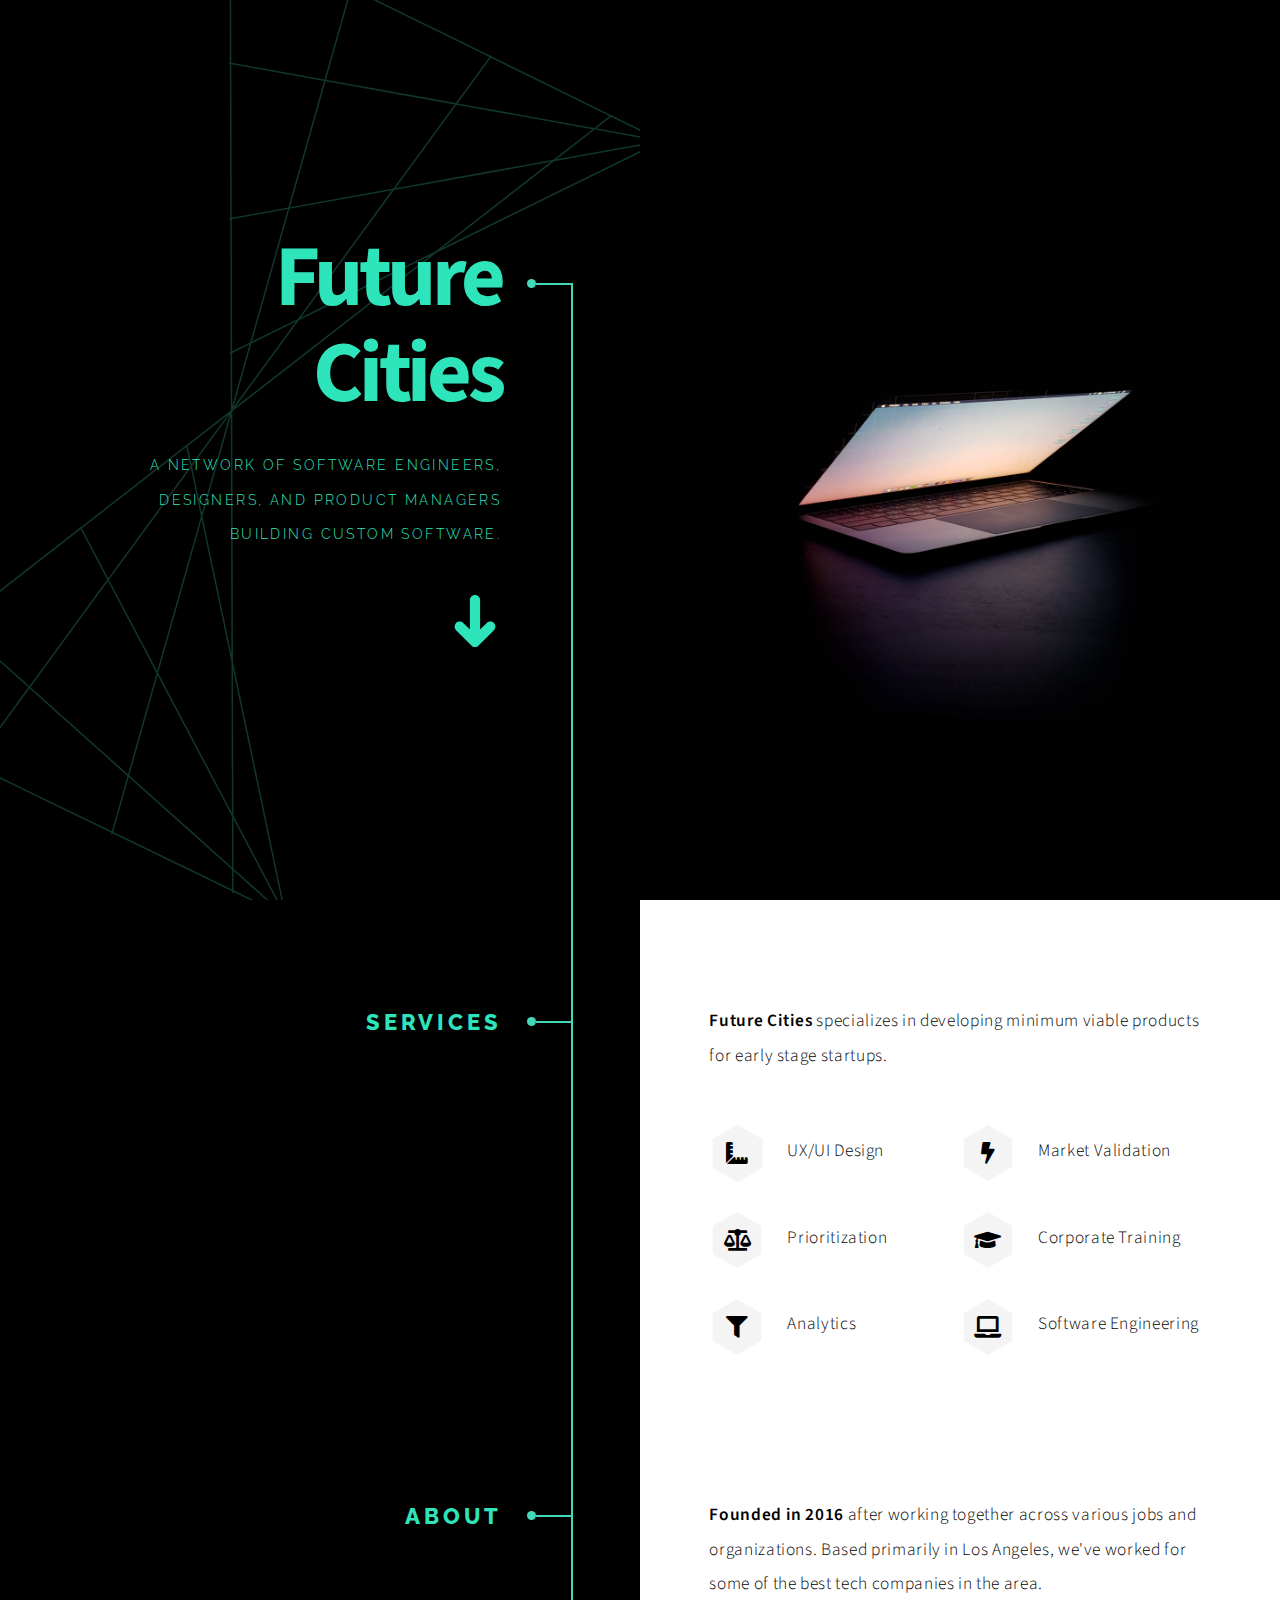
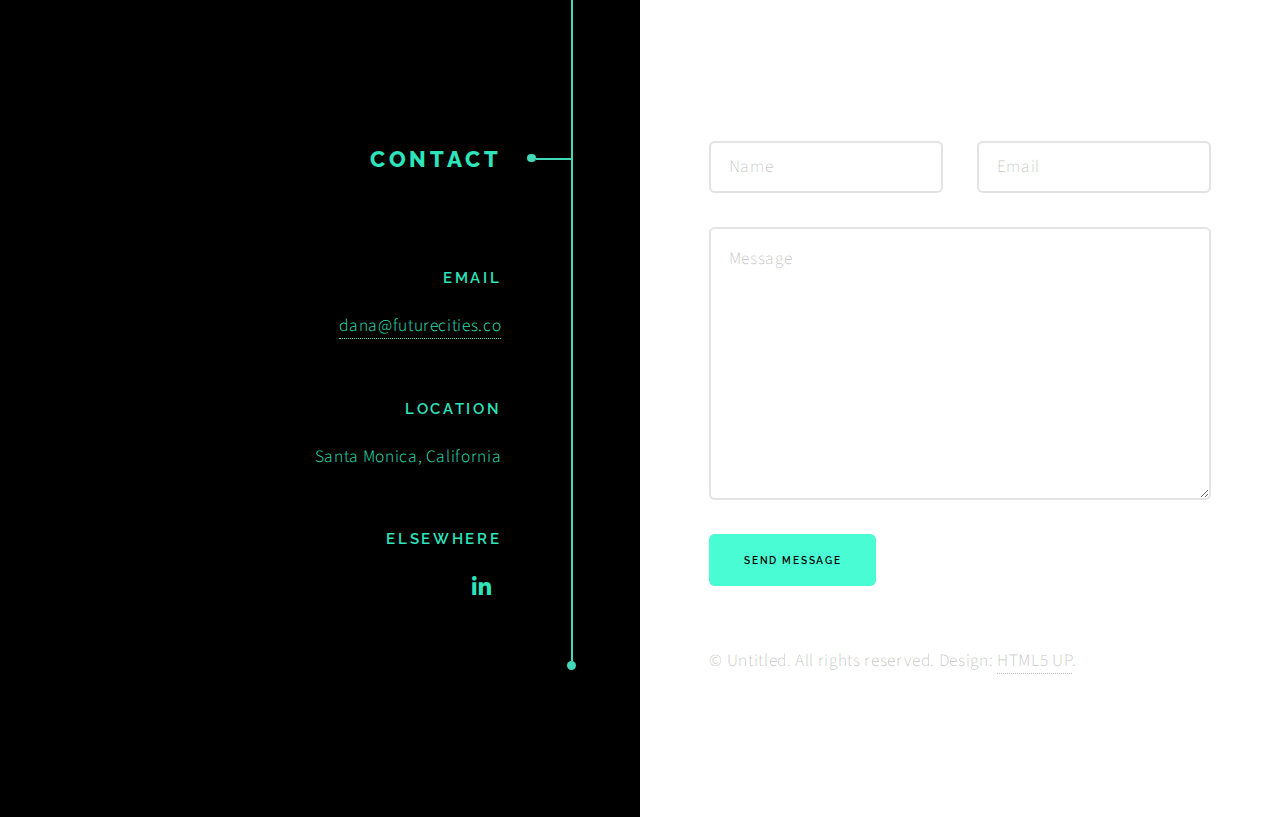
==== commit 63773533: "fixed about content, added email form" ====
--- a/index.html
+++ b/index.html
@@ -56,7 +56,7 @@
 							<h2>About</h2>
 						</header>
 						<div class="content">
-							<p><strong>Founded in 2016</strong> after working together across various jobs and organizations, we decided to form our own organization to continue working together. Based primarily in Los Angeles, we've worked for some of the biggest companies in the area. </p>
+							<p><strong>Founded in 2016</strong> after working together across various jobs and organizations. Based primarily in Los Angeles, we've worked for some of the best tech companies in the area. </p>
 						</div>
 					</section>
 
@@ -66,7 +66,7 @@
 							<h2>Contact</h2>
 						</header>
 						<div class="content">
-							<form>
+							<form action="https://formspree.io/xnqnpzak" method="POST">
 								<div class="fields">
 									<div class="field half">
 										<input type="text" name="name" id="name" placeholder="Name" />
@@ -90,8 +90,8 @@
 									<a href="#">dana@futurecities.co</a>
 								</li>
 								<li>
-									<h3>Address</h3>
-									<span>Santa Monica, CA 90401</span>
+									<h3>Location</h3>
+									<span>Santa Monica, California</span>
 								</li>
 								<li>
 									<h3>Elsewhere</h3>
